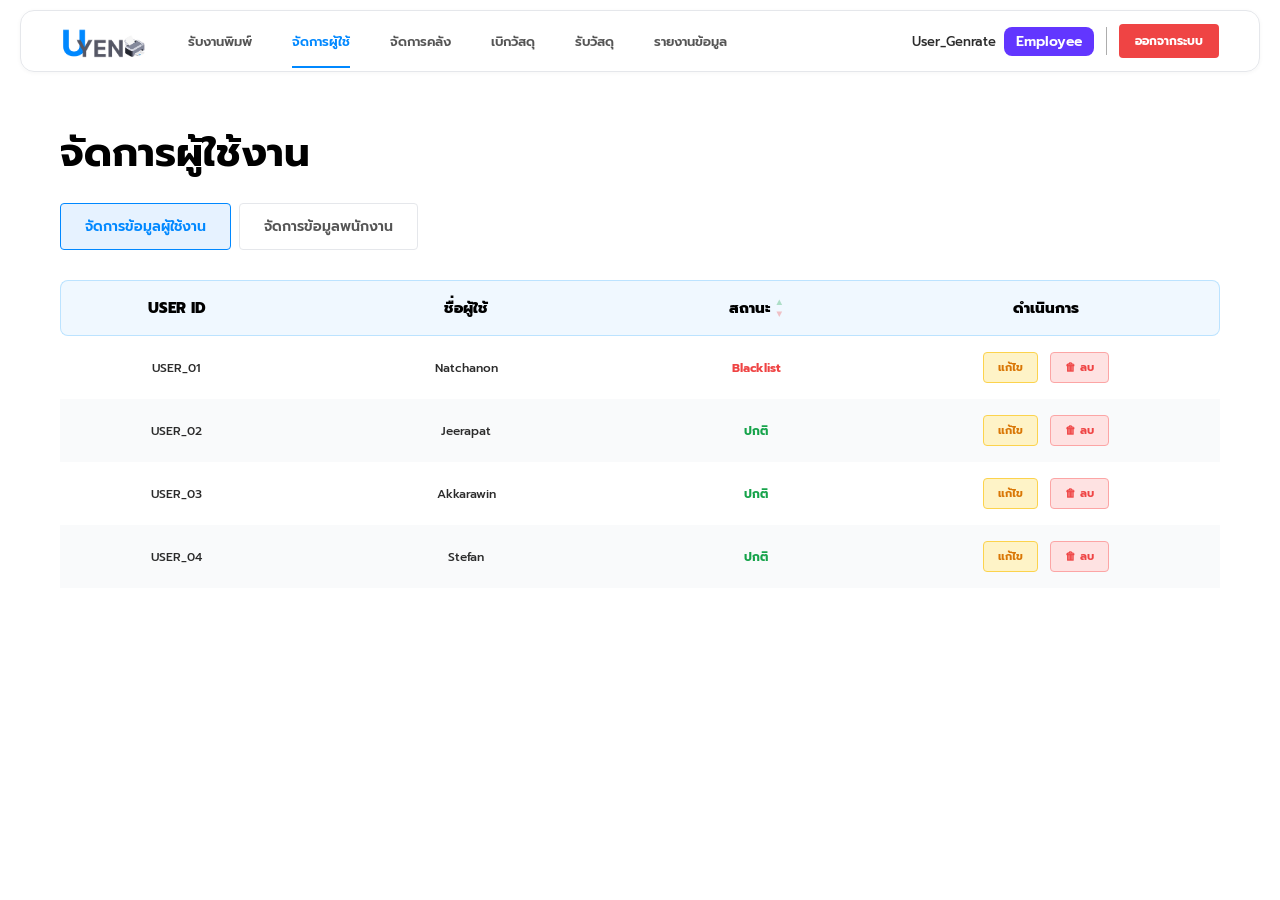
==== dashboard.html @ 2f2b1ad4 "Update code" ====
<!DOCTYPE html>
<html lang="th">

<head>
    <meta charset="UTF-8">
    <meta name="viewport" content="width=device-width, initial-scale=1.0">
    <title>UYEN - Dashboard</title>
    <!-- Fonts: Inter and Montserrat -->
    <link href="https://fonts.googleapis.com/css2?family=Prompt:wght@300;400;500;600;700;800&display=swap"
        rel="stylesheet">
    <link rel="stylesheet" href="./css/dashboard.css">
</head>

<body>
    <!-- Navbar -->
    <nav class="navbar">
        <div class="nav-left">
            <div class="nav-logo">
                <img src="Item/Group%20466.png" alt="logo" style="height: 40px;"
                    onerror="this.src='https://cdn-icons-png.flaticon.com/512/3214/3214341.png'">
            </div>
            <ul class="nav-links">
                <li><a href="receive-print.html">รับงานพิมพ์</a></li>
                <li class="active"><a href="dashboard.html">จัดการผู้ใช้</a></li>
                <li><a href="inventory.html">จัดการคลัง</a></li>
                <li><a href="withdraw.html">เบิกวัสดุ</a></li>
                <li><a href="receive-material.html">รับวัสดุ</a></li>

                <li><a href="report.html">รายงานข้อมูล</a></li>
            </ul>
        </div>
        <div class="nav-right" style="display: flex; align-items: center; gap: 12px;">
            <div style="display: flex; align-items: center; gap: 8px;">
                <span class="username" style="margin: 0; font-weight: 500;">User_Genrate</span>
                <span class="role-badge"
                    style="background-color: #6236FF; color: white; padding: 4px 12px; border-radius: 8px; font-size: 14px; font-weight: 600;">Employee</span>
            </div>
            <div style="width: 1px; height: 28px; background-color: #ADADAD;"></div>
            <button class="btn-logout" onclick="window.location.href='index.html'">ออกจากระบบ</button>
        </div>
    </nav>

    <!-- Main Content -->
    <main class="dashboard-main">
        <!-- Header -->
        <div class="page-header">
            <h1 id="page-title">จัดการผู้ใช้งาน</h1>
        </div>

        <!-- Controls (Tabs + Search) -->
        <div class="page-controls">
            <div class="tabs">
                <button class="tab-btn active" onclick="switchTab(1)" id="tab1-btn">จัดการข้อมูลผู้ใช้งาน</button>
                <button class="tab-btn" onclick="switchTab(2)" id="tab2-btn">จัดการข้อมูลพนักงาน</button>
            </div>
        </div>

        <!-- Table View 1 (Users) -->
        <div class="table-container" id="view-users">
            <table class="data-table">
                <thead>
                    <tr>
                        <th style="width: 20%;">USER ID</th>
                        <th style="width: 30%;">ชื่อผู้ใช้</th>
                        <th style="width: 20%;">
                            <div style="display: flex; align-items: center; justify-content: center; gap: 6px;">
                                สถานะ
                                <div style="display: flex; flex-direction: column; gap: 2px;">
                                    <button class="sort-up" onclick="sortByStatus('asc')" title="ปกติ">▲</button>
                                    <button class="sort-down" onclick="sortByStatus('desc')"
                                        title="Blacklist">▼</button>
                                </div>
                            </div>
                        </th>
                        <th style="width: 30%;">ดำเนินการ</th>
                    </tr>
                </thead>
                <tbody id="users-tbody">
                    <!-- Javascript will render rows here from state -->
                </tbody>
            </table>
        </div>

        <!-- Table View 2 (Employees) -->
        <div class="table-container" id="view-employees" style="display: none;">
            <table class="data-table">
                <thead>
                    <tr>
                        <th style="width: 15%;">USER ID</th>
                        <th style="width: 25%;">ชื่อผู้ใช้</th>
                        <th style="width: 20%;">ตำแหน่ง</th>
                        <th style="width: 15%;">เบอร์</th>
                        <th style="width: 25%;">ดำเนินการ</th>
                    </tr>
                </thead>
                <tbody id="employees-tbody">
                    <!-- Javascript will render rows here from state -->
                </tbody>
            </table>
        </div>
    </main>

    <!-- Modals -->

    <!-- Delete Modal -->
    <div class="modal-overlay" id="modal-delete" style="display: none;">
        <div class="modal delete-modal">
            <div class="modal-header modal-header-red">
                <h2>ยืนยันการลบ</h2>
            </div>
            <div class="modal-body delete-body">
                <p>คุณต้องการลบ ชื่อผู้ใช้ : <span id="delete-username-text" style="font-weight: 700;"></span> หรือไม่?
                </p>
                <div class="modal-actions-right">
                    <button class="btn-action btn-delete btn-delete-confirm" onclick="confirmDelete()">🗑 ลบ</button>
                    <button class="btn-action btn-cancel" onclick="closeModal('modal-delete')">ยกเลิก</button>
                </div>
            </div>
        </div>
    </div>

    <!-- Edit Modal -->
    <div class="modal-overlay" id="modal-edit" style="display: none;">
        <div class="modal" style="padding: 0; max-width: 600px;">
            <div class="modal-header modal-header-blue"
                style="background-color: #4f87ff; padding: 25px 30px; color: white;">
                <h2 id="edit-modal-title" style="font-size: 28px; font-weight: 700; margin-bottom: 5px;">Somyot</h2>
                <p id="edit-modal-subtitle" style="font-size: 14px; font-weight: 500;">แก้ไขผู้ใช้งาน</p>
            </div>
            <div class="modal-body" style="padding: 30px;">
                <form id="edit-form" class="form-grid" style="align-items: end;"
                    onsubmit="event.preventDefault(); confirmSaveUserData();">
                    <div class="input-group">
                        <label>Username</label>
                        <input type="text" id="edit-username" value="Somyot" placeholder="Username" maxlength="50"
                            oninput="validateUsername(this)">
                    </div>
                    <div class="input-group" id="group-role">
                        <label>ตำแหน่งงาน</label>
                        <div class="select-wrapper">
                            <select id="edit-role">
                                <option value="" disabled selected hidden>เลือกตำแหน่งงาน</option>
                                <option value="Admin">Admin</option>
                                <option value="พนักงาน">พนักงาน</option>
                                <option value="เจ้าของร้าน">เจ้าของร้าน</option>
                            </select>
                        </div>
                    </div>
                    <div class="input-group">
                        <label>Email</label>
                        <input type="text" id="edit-email" placeholder="example@email.com" maxlength="100"
                            autocomplete="off" required
                            pattern="^[a-zA-Z0-9\-_]+(\.[a-zA-Z0-9\-_]+)*@[a-zA-Z0-9\-_]+(\.[a-zA-Z0-9\-_]+)*$"
                            title="รูปแบบต้องมี @ และข้อความทั้งหน้าและหลัง @ โดยห้ามมีจุดติดกันหรือจุดหน้า @"
                            oninput="validateEmail(this)">
                    </div>
                    <div class="input-group">
                        <label>Phone No.</label>
                        <input type="tel" id="edit-phone" maxlength="16" placeholder="000 - 000 - 0000"
                            oninput="formatPhoneNumber(this)">
                    </div>
                    <div class="input-group">
                        <label>Password</label>
                        <input type="text" id="edit-password" placeholder="Password" maxlength="100" minlength="5"
                            oninput="validatePassword(this)">
                    </div>

                    <div class="edit-footer"
                        style="display: flex; justify-content: flex-end; align-items: flex-end; gap: 15px; height: 100%;">
                        <div class="input-group" id="status-group-container"
                            style="gap: 12px; margin-right: auto; flex-direction: row; align-items: center; display: none;">
                            <label style="font-size: 14px; color: #333; margin: 0;">สถานะ</label>
                            <div class="toggle-container" style="margin: 0;">
                                <button type="button" class="toggle-btn toggle-normal active"
                                    onclick="setToggle(this)">ปกติ</button>
                                <button type="button" class="toggle-btn toggle-blacklist"
                                    onclick="setToggle(this)">Blacklist</button>
                            </div>
                        </div>

                        <div class="modal-actions-right" style="margin-top: 0; display: flex; gap: 10px;">
                            <button type="submit" class="btn-action"
                                style="background-color: #dcfce7; color: #16a34a; border: 1px solid #22c55e; border-radius: 6px; padding: 8px 20px; font-weight: 700; font-size: 13px;">บันทึก</button>
                            <button type="button" class="btn-action" onclick="confirmCancelEdit()"
                                style="background-color: #fee2e2; color: #ef4444; border: 1px solid #ef4444; border-radius: 6px; padding: 8px 20px; font-weight: 700; font-size: 13px;">ปิด</button>
                        </div>
                    </div>
                </form>
            </div>
        </div>
    </div>



    <!-- Confirm Save Modal -->
    <div class="modal-overlay" id="modal-confirm-save" style="display: none; z-index: 2000;">
        <div class="modal" style="border-radius: 12px; overflow: hidden; border: none; max-width: 380px; padding: 0;">
            <div style="background-color: #26F977; padding: 20px 25px; color: white;">
                <h2 style="font-size: 20px; font-weight: 700; margin: 0;">ยืนยันการบันทึกข้อมูล</h2>
            </div>
            <div style="padding: 30px 25px; background-color: #fff; display: flex; flex-direction: column;">
                <h3
                    style="font-size: 16px; font-weight: 500; color: #000; margin-bottom: 30px; text-align: left; line-height: 1.6;">
                    คุณต้องการบันทึกข้อมูลของ <br> <span id="confirm-username"
                        style="color: #26F977; font-weight: 700;">Username</span> ใช่หรือไม่ ?
                </h3>
                <div class="modal-actions-right" style="display: flex; justify-content: flex-end; gap: 10px;">
                    <button class="btn-action"
                        style="background-color: #dcfce7; color: #16a34a; border: 1px solid #22c55e; border-radius: 6px; padding: 8px 16px; font-weight: 700; font-size: 13px;"
                        onclick="executeSaveUserData()">บันทึกข้อมูลผู้ใช้</button>
                    <button type="button" class="btn-action"
                        style="background-color: #fee2e2; color: #ef4444; border: 1px solid #ef4444; border-radius: 6px; padding: 8px 16px; font-weight: 700; font-size: 13px;"
                        onclick="abortSaveUserData()">ยกเลิก</button>
                </div>
            </div>
        </div>
    </div>

    <!-- Success Modal -->
    <div class="modal-overlay" id="modal-success" style="display: none; z-index: 2000;">
        <div class="modal"
            style="border-radius: 12px; overflow: hidden; border: none; max-width: 260px; text-align: center;">
            <div style="background-color: #26F977; padding: 15px; color: white;">
                <h2 style="font-size: 18px; font-weight: 700; margin: 0;">บันทึกข้อมูลสำเร็จ</h2>
            </div>
            <div
                style="padding: 30px 15px 25px; background-color: #fff; display: flex; flex-direction: column; align-items: center;">
                <div
                    style="width: 50px; height: 50px; border-radius: 50%; background-color: #26F977; display: flex; justify-content: center; align-items: center; margin-bottom: 20px;">
                    <div
                        style="width: 14px; height: 26px; border: solid white; border-width: 0 4px 4px 0; transform: rotate(45deg); margin-bottom: 6px;">
                    </div>
                </div>
                <h3 style="font-size: 16px; font-weight: 700; color: #1f2937; margin-bottom: 8px;">
                    ข้อมูลได้รับการบันทึกแล้ว</h3>
                <p style="color: #9ca3af; font-size: 12px; font-weight: 500;">หน้าต่างจะถูกปิดใน 2 วินาที</p>
            </div>
        </div>
    </div>

    <!-- Cancel Confirm Modal -->
    <div class="modal-overlay" id="modal-cancel-confirm" style="display: none; z-index: 2000;">
        <div class="modal" style="border-radius: 12px; overflow: hidden; border: none; max-width: 380px; padding: 0;">
            <div style="background-color: #F30606; padding: 20px 25px; color: white;">
                <h2 style="font-size: 20px; font-weight: 700; margin: 0;">ยืนยันการยกเลิกบันทึกข้อมูล</h2>
            </div>
            <div style="padding: 30px 25px; background-color: #fff; display: flex; flex-direction: column;">
                <h3
                    style="font-size: 16px; font-weight: 500; color: #000; margin-bottom: 30px; text-align: left; line-height: 1.6;">
                    คุณต้องยืนยันการยกเลิกบันทึกข้อมูลของ <br> <span id="cancel-confirm-username"
                        style="color: #F30606; font-weight: 700;">Username</span> ใช่หรือไม่ ?
                </h3>
                <div class="modal-actions-right" style="display: flex; justify-content: flex-end; gap: 10px;">
                    <button class="btn-action"
                        style="background-color: #fee2e2; color: #ef4444; border: 1px solid #ef4444; border-radius: 6px; padding: 8px 16px; font-weight: 700; font-size: 13px;"
                        onclick="executeCancelEdit()">ยกเลิกบันทึกข้อมูลผู้ใช้</button>
                    <button type="button" class="btn-action"
                        style="background-color: #fff; color: #ef4444; border: 1px solid #ef4444; border-radius: 6px; padding: 8px 16px; font-weight: 700; font-size: 13px;"
                        onclick="abortCancelEdit()">ยกเลิก</button>
                </div>
            </div>
        </div>
    </div>

    <!-- Cancel Success Modal -->
    <div class="modal-overlay" id="modal-cancel-success" style="display: none; z-index: 2000;">
        <div class="modal"
            style="border-radius: 12px; overflow: hidden; border: none; max-width: 260px; text-align: center;">
            <div style="background-color: #F30606; padding: 15px; color: white;">
                <h2 style="font-size: 18px; font-weight: 700; margin: 0;">ยกเลิกการบันทึกข้อมูลสำเร็จ</h2>
            </div>
            <div
                style="padding: 30px 15px 25px; background-color: #fff; display: flex; flex-direction: column; align-items: center;">
                <div
                    style="width: 50px; height: 50px; border-radius: 50%; background-color: #F30606; display: flex; justify-content: center; align-items: center; margin-bottom: 20px;">
                    <svg xmlns="http://www.w3.org/2000/svg" width="26" height="26" viewBox="0 0 24 24" fill="none"
                        stroke="white" stroke-width="2.5" stroke-linecap="round" stroke-linejoin="round">
                        <polyline points="23 4 23 10 17 10"></polyline>
                        <polyline points="1 20 1 14 7 14"></polyline>
                        <path d="M3.51 9a9 9 0 0 1 14.85-3.36L23 10M1 14l4.64 4.36A9 9 0 0 0 20.49 15"></path>
                    </svg>
                </div>
                <h3 style="font-size: 16px; font-weight: 700; color: #1f2937; margin-bottom: 8px;">
                    ยกเลิกการบันทึกข้อมูลสำเร็จ</h3>
                <p style="color: #9ca3af; font-size: 12px; font-weight: 500;">หน้าต่างจะถูกปิดใน 2 วินาที</p>
            </div>
        </div>
    </div>

    <!-- Delete Success Modal -->
    <div class="modal-overlay" id="modal-delete-success" style="display: none; z-index: 2000;">
        <div class="modal"
            style="border-radius: 12px; overflow: hidden; border: none; max-width: 260px; text-align: center;">
            <div style="background-color: #F30606; padding: 15px; color: white;">
                <h2 style="font-size: 18px; font-weight: 700; margin: 0;">ลบข้อมูลสำเร็จ</h2>
            </div>
            <div
                style="padding: 30px 15px 25px; background-color: #fff; display: flex; flex-direction: column; align-items: center;">
                <div
                    style="width: 50px; height: 50px; border-radius: 50%; background-color: #F30606; display: flex; justify-content: center; align-items: center; margin-bottom: 20px;">
                    <svg xmlns="http://www.w3.org/2000/svg" width="26" height="26" viewBox="0 0 24 24" fill="none"
                        stroke="white" stroke-width="2.5" stroke-linecap="round" stroke-linejoin="round">
                        <polyline points="23 4 23 10 17 10"></polyline>
                        <polyline points="1 20 1 14 7 14"></polyline>
                        <path d="M3.51 9a9 9 0 0 1 14.85-3.36L23 10M1 14l4.64 4.36A9 9 0 0 0 20.49 15"></path>
                    </svg>
                </div>
                <h3 style="font-size: 16px; font-weight: 700; color: #1f2937; margin-bottom: 8px;">ลบข้อมูลผู้ใช้สำเร็จ
                </h3>
                <p style="color: #9ca3af; font-size: 12px; font-weight: 500;">หน้าต่างจะถูกปิดใน 2 วินาที</p>
            </div>
        </div>
    </div>

    <!-- Scripts for Tab and Modal functionality -->
    <script>
        // dashboard.js - Javascript State Management (React-like data handling)

        // 1. Define State
        let users = [
            { id: 'USER_01', name: 'Natchanon', status: 'Blacklist', phone: '0622360567', email: 'natchanon@bumail.net', password: '12345' },
            { id: 'USER_02', name: 'Jeerapat', status: 'ปกติ', phone: '0621112222', email: 'jeerapat@bumail.net', password: '12345' },
            { id: 'USER_03', name: 'Akkarawin', status: 'ปกติ', phone: '0623334444', email: 'akkarawin@bumail.net', password: '12345' },
            { id: 'USER_04', name: 'Stefan', status: 'ปกติ', phone: '0625556666', email: 'stefan@bumail.net', password: '12345' }
        ];

        let employees = [
            { id: 'USER_01', name: 'Somporn', role: 'Admin', phone: '0871234550', email: 'somporn@bumail.net', password: '12345' },
            { id: 'USER_02', name: 'Pornchai', role: 'พนักงาน', phone: '0872223333', email: 'pornchai@bumail.net', password: '12345' },
            { id: 'USER_03', name: 'Anutin', role: 'พนักงาน', phone: '0874445555', email: 'anutin@bumail.net', password: '12345' },
            { id: 'USER_04', name: 'Prakob', role: 'พนักงาน', phone: '0876667777', email: 'prakob@bumail.net', password: '12345' }
        ];

        let currentUserEditId = null;
        let currentEditType = null; // 'user' or 'employee'

        // 2. Render Functions (Update UI from State)
        function renderTables() {
            // Render Users Table
            const usersTbody = document.querySelector('#view-users tbody');
            if (usersTbody) {
                usersTbody.innerHTML = '';
                users.forEach(u => {
                    const classStat = u.status === 'Blacklist' ? 'status-blacklist' : 'status-normal';
                    usersTbody.innerHTML += `
                <tr>
                    <td>${u.id}</td>
                    <td>${u.name}</td>
                    <td class="${classStat}">${u.status}</td>
                    <td>
                        <button class="btn-action btn-edit" onclick="openEditModal('user', '${u.id}')">แก้ไข</button>
                        <button class="btn-action btn-delete" onclick="openDeleteModal('user', '${u.id}')">🗑 ลบ</button>
                    </td>
                </tr>
            `;
                });
            }

            // Render Employees Table
            const empTbody = document.querySelector('#view-employees tbody');
            if (empTbody) {
                empTbody.innerHTML = '';
                employees.forEach(e => {
                    empTbody.innerHTML += `
                <tr>
                    <td>${e.id}</td>
                    <td>${e.name}</td>
                    <td>${e.role}</td>
                    <td style="color: #000; font-weight: 500;">
                        ${e.phone && e.phone.length === 10 ? e.phone.substring(0, 3) + ' - ' + e.phone.substring(3, 6) + ' - ' + e.phone.substring(6, 10) : e.phone}
                    </td>
                    <td>
                        <button class="btn-action btn-edit" onclick="openEditModal('employee', '${e.id}')">แก้ไข</button>
                        <button class="btn-action btn-delete" onclick="openDeleteModal('employee', '${e.id}')">🗑 ลบ</button>
                    </td>
                </tr>
            `;
                });
            }


        }

        // 3. Actions (Edit & Save Data)
        function openEditModal(type, id) {
            currentUserEditId = id;
            currentEditType = type;

            let person;
            if (type === 'user') {
                person = users.find(u => u.id === id);
            } else {
                person = employees.find(e => e.id === id);
            }

            if (!person) return;

            // Truncate name for header if > 20 chars
            let headerName = person.name;
            if (headerName.length > 20) {
                headerName = headerName.substring(0, 20) + '...';
            }
            document.getElementById('edit-modal-title').innerText = headerName;
            document.getElementById('edit-username').value = person.name;

            let phoneDigits = person.phone || '';
            if (phoneDigits.length === 10) {
                document.getElementById('edit-phone').value = phoneDigits.substring(0, 3) + ' - ' + phoneDigits.substring(3, 6) + ' - ' + phoneDigits.substring(6, 10);
            } else {
                document.getElementById('edit-phone').value = phoneDigits;
            }

            document.getElementById('edit-email').value = person.email || '';
            document.getElementById('edit-password').value = person.password || '12345';

            // Status Toggles logic section
            const toggleNormal = document.querySelector('.toggle-normal');
            const toggleBlacklist = document.querySelector('.toggle-blacklist');
            const statusGroup = document.getElementById('status-group-container');

            // Role selection
            const roleGroup = document.getElementById('group-role');
            const subtitle = document.getElementById('edit-modal-subtitle');

            if (type === 'user') {
                if (subtitle) subtitle.innerText = 'แก้ไขผู้ใช้งาน';
                if (roleGroup) roleGroup.style.display = 'none';

                if (person.status === 'Blacklist') {
                    toggleBlacklist.classList.add('active');
                    toggleNormal.classList.remove('active');
                } else {
                    toggleNormal.classList.add('active');
                    toggleBlacklist.classList.remove('active');
                }
                if (statusGroup) statusGroup.style.display = 'flex'; // Show status toggle

                // Let it span both columns for user mode
                const editFooter = document.querySelector('.edit-footer');
                if (editFooter) editFooter.style.gridColumn = '1 / -1';

            } else {
                if (subtitle) subtitle.innerText = 'แก้ไขพนักงาน';
                if (roleGroup) {
                    roleGroup.style.display = 'flex';
                    document.getElementById('edit-role').value = person.role || '';
                }
                if (statusGroup) statusGroup.style.display = 'none'; // Hide status toggle for employees

                // Put in the second column alongside the password for employee mode
                const editFooter = document.querySelector('.edit-footer');
                if (editFooter) editFooter.style.gridColumn = 'auto';
            }

            document.getElementById('modal-edit').style.display = 'flex';
        }

        function confirmSaveUserData() {
            if (!currentUserEditId || !currentEditType) return;

            let username = document.getElementById('edit-username').value;
            if (username.length > 20) {
                username = username.substring(0, 20) + '...';
            }
            document.getElementById('confirm-username').innerText = username;

            document.getElementById('modal-edit').style.display = 'none';
            document.getElementById('modal-confirm-save').style.display = 'flex';
        }

        function abortSaveUserData() {
            document.getElementById('modal-confirm-save').style.display = 'none';
            document.getElementById('modal-edit').style.display = 'flex';
        }

        function confirmCancelEdit() {
            if (!currentUserEditId || !currentEditType) return;

            let username = document.getElementById('edit-username').value;
            if (username.length > 20) {
                username = username.substring(0, 20) + '...';
            }
            document.getElementById('cancel-confirm-username').innerText = username;

            document.getElementById('modal-edit').style.display = 'none';
            document.getElementById('modal-cancel-confirm').style.display = 'flex';
        }

        function abortCancelEdit() {
            document.getElementById('modal-cancel-confirm').style.display = 'none';
            document.getElementById('modal-edit').style.display = 'flex';
        }

        function executeCancelEdit() {
            document.getElementById('modal-cancel-confirm').style.display = 'none';

            document.getElementById('modal-cancel-success').style.display = 'flex';
            setTimeout(() => {
                document.getElementById('modal-cancel-success').style.display = 'none';
            }, 2000);
        }

        function executeSaveUserData() {
            if (!currentUserEditId || !currentEditType) return;

            const newName = document.getElementById('edit-username').value;
            const newPhone = document.getElementById('edit-phone').value.replace(/\D/g, ''); // strip to digits before saving
            const newEmail = document.getElementById('edit-email').value;
            const newPass = document.getElementById('edit-password').value;

            let newStatus = 'ปกติ';
            if (document.querySelector('.toggle-blacklist') && document.querySelector('.toggle-blacklist').classList.contains('active')) {
                newStatus = 'Blacklist';
            }

            // Update State
            if (currentEditType === 'user') {
                const idx = users.findIndex(u => u.id === currentUserEditId);
                if (idx !== -1) {
                    users[idx].name = newName;
                    users[idx].phone = newPhone;
                    users[idx].email = newEmail;
                    users[idx].password = newPass;
                    users[idx].status = newStatus;
                }
            } else {
                const idx = employees.findIndex(e => e.id === currentUserEditId);
                if (idx !== -1) {
                    employees[idx].name = newName;
                    employees[idx].phone = newPhone;
                    employees[idx].email = newEmail;
                    employees[idx].password = newPass;
                    const roleEl = document.getElementById('edit-role');
                    if (roleEl && roleEl.value) {
                        employees[idx].role = roleEl.value;
                    }
                }
            }

            // Re-Render interface from state
            renderTables();

            // Close modals
            document.getElementById('modal-confirm-save').style.display = 'none';
            document.getElementById('modal-edit').style.display = 'none';

            // Show success modal
            document.getElementById('modal-success').style.display = 'flex';
            setTimeout(() => {
                document.getElementById('modal-success').style.display = 'none';
            }, 2000);
        }

        let currentDeleteId = null;
        let currentDeleteType = null;

        function openDeleteModal(type, id) {
            currentDeleteId = id;
            currentDeleteType = type;

            let person = type === 'user' ? users.find(u => u.id === id) : employees.find(e => e.id === id);
            if (!person) return;

            document.getElementById('delete-username-text').innerText = person.name;
            document.getElementById('modal-delete').style.display = 'flex';
        }

        function confirmDelete() {
            if (!currentDeleteId || !currentDeleteType) return;

            if (currentDeleteType === 'user') {
                users = users.filter(u => u.id !== currentDeleteId);
            } else {
                employees = employees.filter(e => e.id !== currentDeleteId);
            }

            renderTables();
            document.getElementById('modal-delete').style.display = 'none';

            document.getElementById('modal-delete-success').style.display = 'flex';
            setTimeout(() => {
                document.getElementById('modal-delete-success').style.display = 'none';
            }, 2000);

            currentDeleteId = null;
            currentDeleteType = null;
        }

        // 4. Initialize Data on Screen
        document.addEventListener('DOMContentLoaded', () => {
            renderTables();
        });

    </script>
    <script>
        function switchTab(tabIndex) {
            const btn1 = document.getElementById('tab1-btn');
            const btn2 = document.getElementById('tab2-btn');
            const view1 = document.getElementById('view-users');
            const view2 = document.getElementById('view-employees');
            const title = document.getElementById('page-title');

            if (tabIndex === 1) {
                btn1.classList.add('active');
                btn2.classList.remove('active');
                view1.style.display = 'block';
                view2.style.display = 'none';
                title.innerText = 'จัดการผู้ใช้งาน';
            } else {
                btn2.classList.add('active');
                btn1.classList.remove('active');
                view2.style.display = 'block';
                view1.style.display = 'none';
                title.innerText = 'จัดการข้อมูลพนักงาน';
            }
        }

        function openModal(modalId, username = '', role = '') {
            document.getElementById(modalId).style.display = 'flex';

            if (modalId === 'modal-delete' && username) {
                document.getElementById('delete-username-text').innerText = username;
            }
        }

        function setToggle(btn) {
            const container = btn.parentElement;
            const buttons = container.querySelectorAll('.toggle-btn');
            buttons.forEach(b => b.classList.remove('active'));
            btn.classList.add('active');
        }

        function closeModal(modalId) {
            document.getElementById(modalId).style.display = 'none';
        }

        function formatPhoneNumber(input) {
            let value = input.value.replace(/\D/g, '');
            if (value.length > 0 && value[0] !== '0') {
                value = '';
            }
            if (value.length > 10) {
                value = value.substring(0, 10);
            }
            let formatted = '';
            if (value.length > 0) formatted += value.substring(0, 3);
            if (value.length > 3) formatted += ' - ' + value.substring(3, 6);
            if (value.length > 6) formatted += ' - ' + value.substring(6, 10);
            input.value = formatted;
        }

        function validatePassword(input) {
            let value = input.value.replace(/[^a-zA-Z0-9@#$%&*®™©฿€¥+\-×÷=≠≤≥_ ().,"']/g, '');
            if (value.length > 100) {
                value = value.substring(0, 100);
            }
            input.value = value;
        }

        function validateEmail(input) {
            let value = input.value;

            value = value.replace(/[^a-zA-Z0-9\.@\-_]/g, '');

            // Prevent @ at the beginning
            value = value.replace(/^@/, '');

            const firstAt = value.indexOf('@');
            if (firstAt !== -1) {
                const beforeAt = value.substring(0, firstAt + 1);
                const afterAt = value.substring(firstAt + 1).replace(/@/g, '');
                value = beforeAt + afterAt;
            }

            value = value.replace(/\.{2,}/g, '.');
            value = value.replace(/^\./, '');
            value = value.replace(/\.@/g, '@');

            if (value.length > 100) {
                value = value.substring(0, 100);
            }

            input.value = value;
        }

        function validateUsername(input) {
            let value = input.value.replace(/[^a-zA-Z0-9]/g, '');
            if (value.length > 50) {
                value = value.substring(0, 50);
            }
            input.value = value;
        }

        let activeSortStatus = '';

        function sortByStatus(direction) {
            if (activeSortStatus === direction) {
                activeSortStatus = '';
                document.querySelectorAll('.sort-up, .sort-down').forEach(btn => btn.classList.remove('active'));
                // Restore original order by user ID
                users.sort((a, b) => a.id.localeCompare(b.id));
            } else {
                activeSortStatus = direction;
                document.querySelectorAll('.sort-up, .sort-down').forEach(btn => btn.classList.remove('active'));
                if (direction === 'asc') {
                    document.querySelector('.sort-up').classList.add('active');
                    users.sort((a, b) => {
                        if (a.status === b.status) return a.id.localeCompare(b.id);
                        return a.status === 'ปกติ' ? -1 : 1;
                    });
                } else if (direction === 'desc') {
                    document.querySelector('.sort-down').classList.add('active');
                    users.sort((a, b) => {
                        if (a.status === b.status) return a.id.localeCompare(b.id);
                        return a.status === 'Blacklist' ? -1 : 1;
                    });
                }
            }
            renderTables();
        }
    </script>
</body>

</html>
---- css/dashboard.css ----
:root {
    --primary-blue: #0088ff;
    --tab-bg-active: #e6f2ff;
    --tab-border-active: #0088ff;
    --text-dark: #2b2b2b;
    --text-muted: #555555;
    --bg-gray: #f9fafb;
    --border-gray: #e5e7eb;

    --btn-edit-text: #d97706;
    /* Orange/Amber */
    --btn-edit-bg: #fef3c7;
    --btn-edit-border: #fcd34d;

    --btn-delete-text: #ef4444;
    /* Red */
    --btn-delete-bg: #fee2e2;
    --btn-delete-border: #fca5a5;

    --btn-save-text: #16a34a;
    /* Green */
    --btn-save-bg: #dcfce7;
    --btn-save-border: #86efac;

    --table-header-bg: #f0f8ff;
    /* Light blue header */
    --table-header-border: #bce3ff;
}

/* Global Reset */
* {
    margin: 0;
    padding: 0;
    box-sizing: border-box;
    font-family: 'Prompt', sans-serif;
}

body {
    background-color: #ffffff;
    color: var(--text-dark);
}

/* Navbar */
.navbar {
    display: flex;
    justify-content: space-between;
    align-items: center;
    padding: 10px 40px;
    border: 1px solid var(--border-gray);
    margin: 10px 20px;
    border-radius: 14px;
    box-shadow: 0 1px 4px rgba(0, 0, 0, 0.04);
}

.nav-left,
.nav-right {
    display: flex;
    align-items: center;
    gap: 20px;
}

.nav-logo {
    display: flex;
    align-items: center;
    gap: 5px;
}

.nav-logo img {
    height: 30px;
}

.logo-text {
    font-size: 22px;
    font-weight: 800;
    color: #000;
    letter-spacing: 0.5px;
}

.nav-links {
    display: flex;
    list-style: none;
    gap: 40px;
    margin-left: 20px;
}

.nav-links li a {
    text-decoration: none;
    color: var(--text-muted);
    font-size: 13px;
    font-weight: 600;
    transition: color 0.2s;
}

.nav-links li a:hover {
    color: var(--primary-blue);
}

.nav-links li.active a {
    color: var(--primary-blue);
    border-bottom: 2px solid var(--primary-blue);
    padding-bottom: 15px;
}

.username {
    font-size: 13px;
    font-weight: 600;
    color: var(--text-dark);
}

.btn-logout {
    background-color: #ef4444;
    color: #fff;
    border: none;
    border-radius: 4px;
    padding: 8px 16px;
    font-size: 12px;
    font-weight: 700;
    cursor: pointer;
    transition: background-color 0.2s;
}

.btn-logout:hover {
    background-color: #dc2626;
}

/* Main Dashboard wrapper */
.dashboard-main {
    padding: 40px 60px;
    max-width: 1400px;
    margin: 0 auto;
}

/* Page Header */
.page-header {
    display: flex;
    justify-content: space-between;
    align-items: center;
    margin-bottom: 20px;
}

.page-header h1 {
    font-family: 'Prompt', sans-serif;
    font-size: 40px;
    font-weight: 700;
    color: #000;
}

/* Outline Green Button (Add Employee) */
.btn-outline-green {
    background-color: #f0fdf4;
    color: #16a34a;
    border: 1px solid #4ade80;
    border-radius: 4px;
    padding: 10px 24px;
    font-size: 14px;
    font-weight: 600;
    cursor: pointer;
    transition: all 0.2s;
}

.btn-outline-green:hover {
    background-color: #dcfce7;
}

/* Controls Section (Tabs + Search) */
.page-controls {
    display: flex;
    justify-content: space-between;
    align-items: flex-end;
    margin-bottom: 30px;
}

.tabs {
    display: flex;
    gap: 8px;
}

.tab-btn {
    background: transparent;
    border: 1px solid var(--border-gray);
    color: var(--text-muted);
    padding: 12px 24px;
    font-size: 14px;
    font-weight: 600;
    border-radius: 4px;
    cursor: pointer;
    transition: all 0.2s;
}

.tab-btn.active {
    background-color: var(--tab-bg-active);
    border-color: var(--tab-border-active);
    color: var(--primary-blue);
}


/* Table Styles */
.table-container {
    width: 100%;
    overflow-x: auto;
}

.data-table {
    width: 100%;
    border-collapse: separate;
    border-spacing: 0;
}

.data-table th {
    background-color: var(--table-header-bg);
    padding: 16px;
    font-size: 15px;
    font-weight: 800;
    text-align: center;
    color: #000;
    border-top: 1px solid var(--table-header-border);
    border-bottom: 1px solid var(--table-header-border);
}

.data-table th:first-child {
    border-top-left-radius: 8px;
    border-bottom-left-radius: 8px;
    border-left: 1px solid var(--table-header-border);
}

.data-table th:last-child {
    border-top-right-radius: 8px;
    border-bottom-right-radius: 8px;
    border-right: 1px solid var(--table-header-border);
}

/* Sort Arrows */
.sort-up,
.sort-down {
    background: none;
    border: none;
    cursor: pointer;
    font-size: 10px;
    line-height: 1;
    padding: 0;
    opacity: 0.3;
    transition: opacity 0.2s;
}

.sort-up {
    color: #16a34a;
}

.sort-down {
    color: #ef4444;
}

.sort-up:hover,
.sort-down:hover {
    opacity: 0.8;
}

.sort-up.active,
.sort-down.active {
    opacity: 1;
    transform: scale(1.2);
}

.data-table td {
    padding: 16px;
    font-size: 12px;
    font-weight: 500;
    text-align: center;
    color: var(--text-dark);
}

/* Alternating dark and light striping for table rows */
.data-table tbody tr:nth-child(even) {
    background-color: var(--bg-gray);
}

.status-normal {
    color: #16a34a !important;
    font-weight: 700 !important;
}

.status-blacklist {
    color: #ef4444 !important;
    font-weight: 700 !important;
}

/* Mini Action Buttons inside Table */
.btn-action {
    padding: 6px 14px;
    border-radius: 4px;
    font-size: 11px;
    font-weight: 700;
    cursor: pointer;
    background-color: #fff;
    margin: 0 4px;
    transition: filter 0.2s;
}

.btn-action:hover {
    filter: brightness(0.95);
}

.btn-edit {
    color: var(--btn-edit-text);
    border: 1px solid var(--btn-edit-border);
    background-color: var(--btn-edit-bg);
}

.btn-delete {
    color: var(--btn-delete-text);
    border: 1px solid var(--btn-delete-border);
    background-color: var(--btn-delete-bg);
}

/* Modals Overlay & Standard structure */
.modal-overlay {
    position: fixed;
    top: 0;
    left: 0;
    width: 100%;
    height: 100%;
    background-color: rgba(0, 0, 0, 0.5);
    display: flex;
    justify-content: center;
    align-items: center;
    z-index: 1000;
    backdrop-filter: blur(2px);
}

.modal {
    background-color: #fff;
    border-radius: 12px;
    width: 90%;
    max-width: 500px;
    overflow: hidden;
    box-shadow: 0 10px 30px rgba(0, 0, 0, 0.15);
}

.delete-modal {
    max-width: 420px;
}

/* Modal Headers */
.modal-header {
    padding: 24px 30px;
    color: #fff;
}

.modal-header-red {
    background-color: #ef4444;
}

.modal-header-blue {
    background-color: #3b82f6;
}

.modal-header h2 {
    font-size: 22px;
    font-weight: 800;
    margin-bottom: 4px;
}

.modal-header p {
    font-size: 13px;
    font-weight: 600;
    opacity: 0.9;
}

/* Modal Body */
.modal-body {
    padding: 30px;
}

/* Modal text for Deletion */
.delete-body p {
    font-size: 14px;
    font-weight: 500;
    margin-bottom: 30px;
    color: #333;
}

/* Form layout in Modals */
.form-grid {
    display: grid;
    grid-template-columns: 1fr 1fr;
    gap: 20px;
}

.input-group {
    display: flex;
    flex-direction: column;
    gap: 8px;
}

/* Make the footer span the entire bottom row */
.edit-footer {
    grid-column: 1 / -1;
    width: 100%;
}

.input-group label {
    font-size: 12px;
    font-weight: 700;
    color: #000;
}

.input-group input,
.input-group select {
    font-family: 'Prompt', sans-serif;
    width: 100%;
    padding: 10px 12px;
    border: 1px solid #e1e1e1;
    border-radius: 4px;
    font-size: 13px;
    color: var(--primary-blue);
    outline: none;
    background-color: #fff;
    appearance: none;
}

.input-group input:focus,
.input-group select:focus {
    border-color: var(--primary-blue);
}

.select-wrapper {
    position: relative;
}

.select-wrapper::after {
    content: '\25BC';
    position: absolute;
    top: 50%;
    right: 12px;
    transform: translateY(-50%);
    font-size: 10px;
    color: #888;
    pointer-events: none;
}

/* Save / Close buttons inside Modal footers */
.modal-actions-right {
    display: flex;
    justify-content: flex-end;
    gap: 12px;
}

.modal-actions-center {
    display: flex;
    justify-content: center;
    gap: 15px;
    margin-top: 30px;
}

/* Larger size for Save and Close Buttons */
.btn-save {
    color: var(--btn-save-text);
    border: 1px solid var(--btn-save-border);
    background-color: var(--btn-save-bg);
    padding: 10px 24px;
    font-size: 12px;
}

.btn-close {
    color: var(--btn-delete-text);
    border: 1px solid var(--btn-delete-border);
    background-color: var(--btn-delete-bg);
    padding: 10px 24px;
    font-size: 12px;
}

.btn-cancel {
    color: #333;
    border: 1px solid var(--border-gray);
    background-color: #fff;
    padding: 8px 24px;
    font-size: 12px;
}

.btn-delete-confirm {
    padding: 8px 24px;
}

/* Toggles */
.toggle-container {
    display: flex;
    background-color: #f3f4f6;
    /* Gray-100 */
    border-radius: 50px;
    padding: 3px;
    width: max-content;
}

.toggle-btn {
    border: 1px solid transparent;
    background: transparent;
    border-radius: 50px;
    padding: 8px 26px;
    font-size: 14px;
    font-weight: 700;
    color: #9ca3af;
    /* Gray-400 */
    cursor: pointer;
    transition: all 0.2s;
}

.toggle-normal.active {
    background-color: #dcfce7;
    color: #16a34a;
    border-color: #008714;
    /* Green border as per user request */
}

.toggle-blacklist.active {
    background-color: #fee2e2;
    color: #ef4444;
    border-color: #ef4444;
}

/* --- Responsive Design (Mobile Support) --- */
@media screen and (max-width: 900px) {
    .navbar {
        flex-direction: column;
        gap: 15px;
        padding: 15px;
        margin: 10px;
    }

    .nav-links {
        flex-wrap: wrap;
        justify-content: center;
        gap: 15px;
        margin-left: 0;
        padding: 0;
    }

    .nav-links li a {
        font-size: 13px;
    }

    .nav-right {
        width: 100%;
        justify-content: center;
        flex-wrap: wrap;
    }

    .dashboard-main {
        padding: 20px 15px;
    }

    .page-header {
        flex-direction: column;
        align-items: flex-start;
        gap: 15px;
    }

    .page-header h1 {
        font-size: 28px;
    }

    .page-controls {
        flex-direction: column;
        align-items: flex-start;
        gap: 15px;
        width: 100%;
    }

    .tabs {
        width: 100%;
        overflow-x: auto;
        padding-bottom: 5px;
    }

    .tab-btn {
        flex: 1;
        white-space: nowrap;
        text-align: center;
        font-size: 13px;
        padding: 10px;
    }

    .data-table th,
    .data-table td {
        padding: 10px;
        font-size: 11px;
    }

    .form-grid {
        grid-template-columns: 1fr;
    }

    .modal-actions-right,
    .edit-footer {
        flex-direction: column;
        width: 100%;
        align-items: stretch;
        gap: 10px;
    }

    .modal-actions-right button {
        width: 100%;
        margin: 0;
    }

    .modal-body {
        padding: 20px;
    }
}
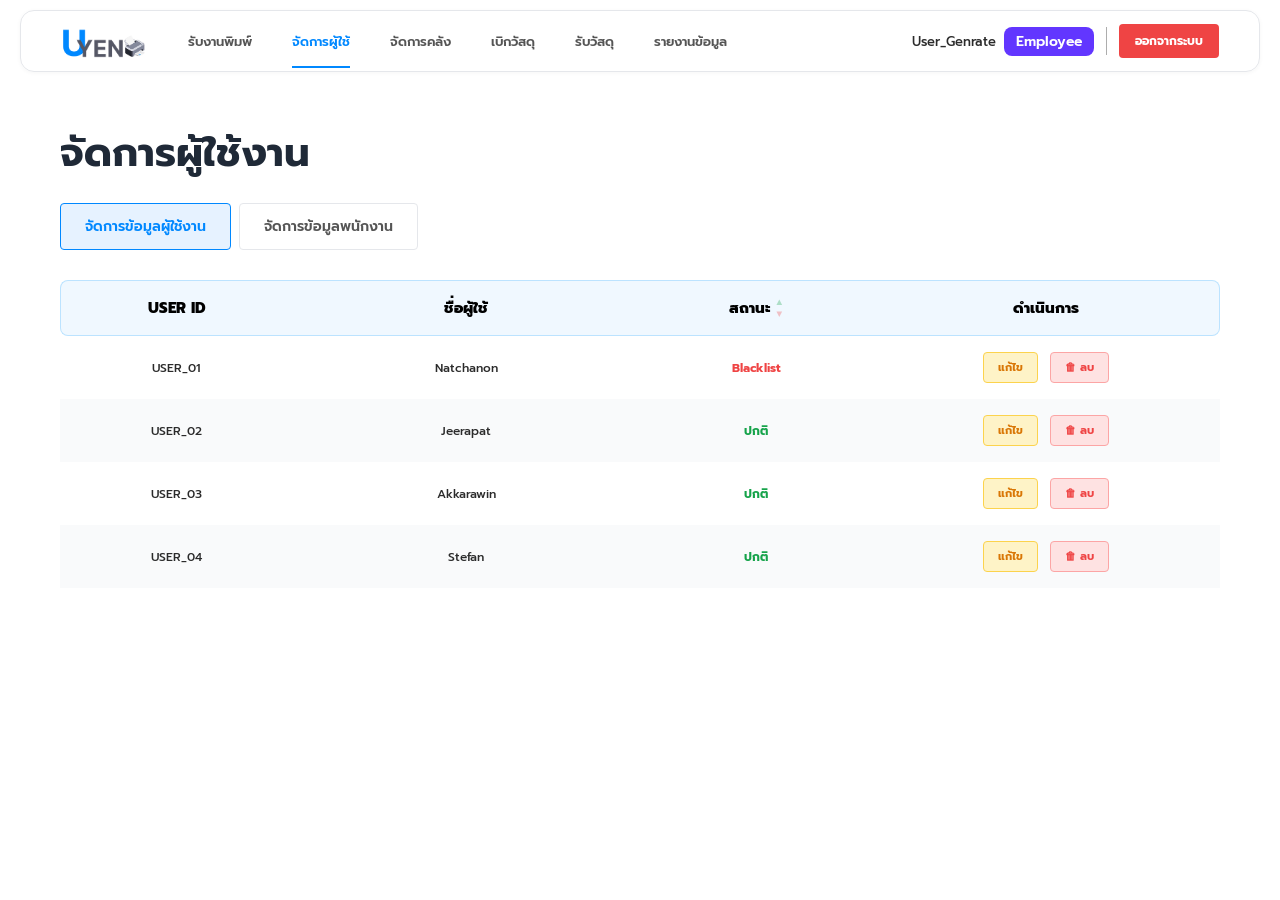
==== commit 02a15786: "Update SW Demo" ====
--- a/dashboard.html
+++ b/dashboard.html
@@ -149,9 +149,7 @@
                     <div class="input-group">
                         <label>Email</label>
                         <input type="text" id="edit-email" placeholder="example@email.com" maxlength="100"
-                            autocomplete="off" required
-                            pattern="^[a-zA-Z0-9\-_]+(\.[a-zA-Z0-9\-_]+)*@[a-zA-Z0-9\-_]+(\.[a-zA-Z0-9\-_]+)*$"
-                            title="รูปแบบต้องมี @ และข้อความทั้งหน้าและหลัง @ โดยห้ามมีจุดติดกันหรือจุดหน้า @"
+                            autocomplete="off"
                             oninput="validateEmail(this)">
                     </div>
                     <div class="input-group">
@@ -312,6 +310,9 @@
         </div>
     </div>
 
+    <!-- utils.js: showValidationError, isValidEmail, validateUsername, validatePassword,
+         validateEmail, formatPhoneNumber -->
+    <script src="utils.js"></script>
     <!-- Scripts for Tab and Modal functionality -->
     <script>
         // dashboard.js - Javascript State Management (React-like data handling)
@@ -458,11 +459,46 @@
         function confirmSaveUserData() {
             if (!currentUserEditId || !currentEditType) return;
 
-            let username = document.getElementById('edit-username').value;
-            if (username.length > 20) {
-                username = username.substring(0, 20) + '...';
-            }
-            document.getElementById('confirm-username').innerText = username;
+            const usernameEl  = document.getElementById('edit-username');
+            const passwordEl  = document.getElementById('edit-password');
+            const phoneEl     = document.getElementById('edit-phone');
+            const emailEl     = document.getElementById('edit-email');
+
+            const username = usernameEl.value.trim();
+            const password = passwordEl.value;
+            const phoneRaw = phoneEl.value.replace(/\D/g, '');
+            const email    = emailEl.value.trim();
+
+            const errors = [];
+
+            // 1. Username
+            if (username.length < 1)
+                errors.push({ input: usernameEl, label: 'Username', message: 'กรุณากรอกอย่างน้อย 1 ตัวอักษร' });
+
+            // 2. Password
+            if (password.length < 5)
+                errors.push({ input: passwordEl, label: 'Password', message: 'ต้องมีอย่างน้อย 5 ตัวอักษร' });
+            else if (password.length > 100)
+                errors.push({ input: passwordEl, label: 'Password', message: 'ยาวได้สูงสุด 100 ตัวอักษร' });
+
+            // 3. Phone (ถ้ากรอก ต้องครบ 10 หลัก)
+            if (phoneRaw.length > 0 && phoneRaw.length !== 10)
+                errors.push({ input: phoneEl,    label: 'Phone',    message: `ต้องมี 10 หลักพอดี (ปัจจุบัน ${phoneRaw.length} หลัก)` });
+
+            // 4. Email (ถ้ากรอก ต้องผ่าน isValidEmail)
+            if (email && !isValidEmail(email))
+                errors.push({ input: emailEl,    label: 'Email',    message: 'รูปแบบไม่ถูกต้อง (เช่น name@example.com)' });
+
+            if (errors.length > 0) {
+                showValidationModal(errors);
+                return;
+            }
+
+            let displayName = username;
+            if (displayName.length > 20) {
+                displayName = displayName.substring(0, 20) + '...';
+            }
+            document.getElementById('confirm-username').innerText = displayName;
 
             document.getElementById('modal-edit').style.display = 'none';
             document.getElementById('modal-confirm-save').style.display = 'flex';
@@ -634,63 +670,6 @@
             document.getElementById(modalId).style.display = 'none';
         }
 
-        function formatPhoneNumber(input) {
-            let value = input.value.replace(/\D/g, '');
-            if (value.length > 0 && value[0] !== '0') {
-                value = '';
-            }
-            if (value.length > 10) {
-                value = value.substring(0, 10);
-            }
-            let formatted = '';
-            if (value.length > 0) formatted += value.substring(0, 3);
-            if (value.length > 3) formatted += ' - ' + value.substring(3, 6);
-            if (value.length > 6) formatted += ' - ' + value.substring(6, 10);
-            input.value = formatted;
-        }
-
-        function validatePassword(input) {
-            let value = input.value.replace(/[^a-zA-Z0-9@#$%&*®™©฿€¥+\-×÷=≠≤≥_ ().,"']/g, '');
-            if (value.length > 100) {
-                value = value.substring(0, 100);
-            }
-            input.value = value;
-        }
-
-        function validateEmail(input) {
-            let value = input.value;
-
-            value = value.replace(/[^a-zA-Z0-9\.@\-_]/g, '');
-
-            // Prevent @ at the beginning
-            value = value.replace(/^@/, '');
-
-            const firstAt = value.indexOf('@');
-            if (firstAt !== -1) {
-                const beforeAt = value.substring(0, firstAt + 1);
-                const afterAt = value.substring(firstAt + 1).replace(/@/g, '');
-                value = beforeAt + afterAt;
-            }
-
-            value = value.replace(/\.{2,}/g, '.');
-            value = value.replace(/^\./, '');
-            value = value.replace(/\.@/g, '@');
-
-            if (value.length > 100) {
-                value = value.substring(0, 100);
-            }
-
-            input.value = value;
-        }
-
-        function validateUsername(input) {
-            let value = input.value.replace(/[^a-zA-Z0-9]/g, '');
-            if (value.length > 50) {
-                value = value.substring(0, 50);
-            }
-            input.value = value;
-        }
-
         let activeSortStatus = '';
 
         function sortByStatus(direction) {
--- a/css/dashboard.css
+++ b/css/dashboard.css
@@ -142,7 +142,7 @@
     font-family: 'Prompt', sans-serif;
     font-size: 40px;
     font-weight: 700;
-    color: #000;
+    color: #1f2937;
 }
 
 /* Outline Green Button (Add Employee) */
@@ -605,4 +605,22 @@
     .modal-body {
         padding: 20px;
     }
+}
+
+/* ─── Input Validation Error State ──────────────────────────────────────────── */
+@keyframes inputShake {
+    0%   { transform: translateX(0); }
+    20%  { transform: translateX(-5px); }
+    40%  { transform: translateX(5px); }
+    60%  { transform: translateX(-4px); }
+    80%  { transform: translateX(4px); }
+    100% { transform: translateX(0); }
+}
+
+.input-error {
+    border-color: #ef4444 !important;
+    box-shadow: 0 0 0 3px rgba(239, 68, 68, 0.2) !important;
+    background-color: #fff5f5 !important;
+    animation: inputShake 0.35s ease;
+    transition: border-color 0.2s, box-shadow 0.2s, background-color 0.2s;
 }
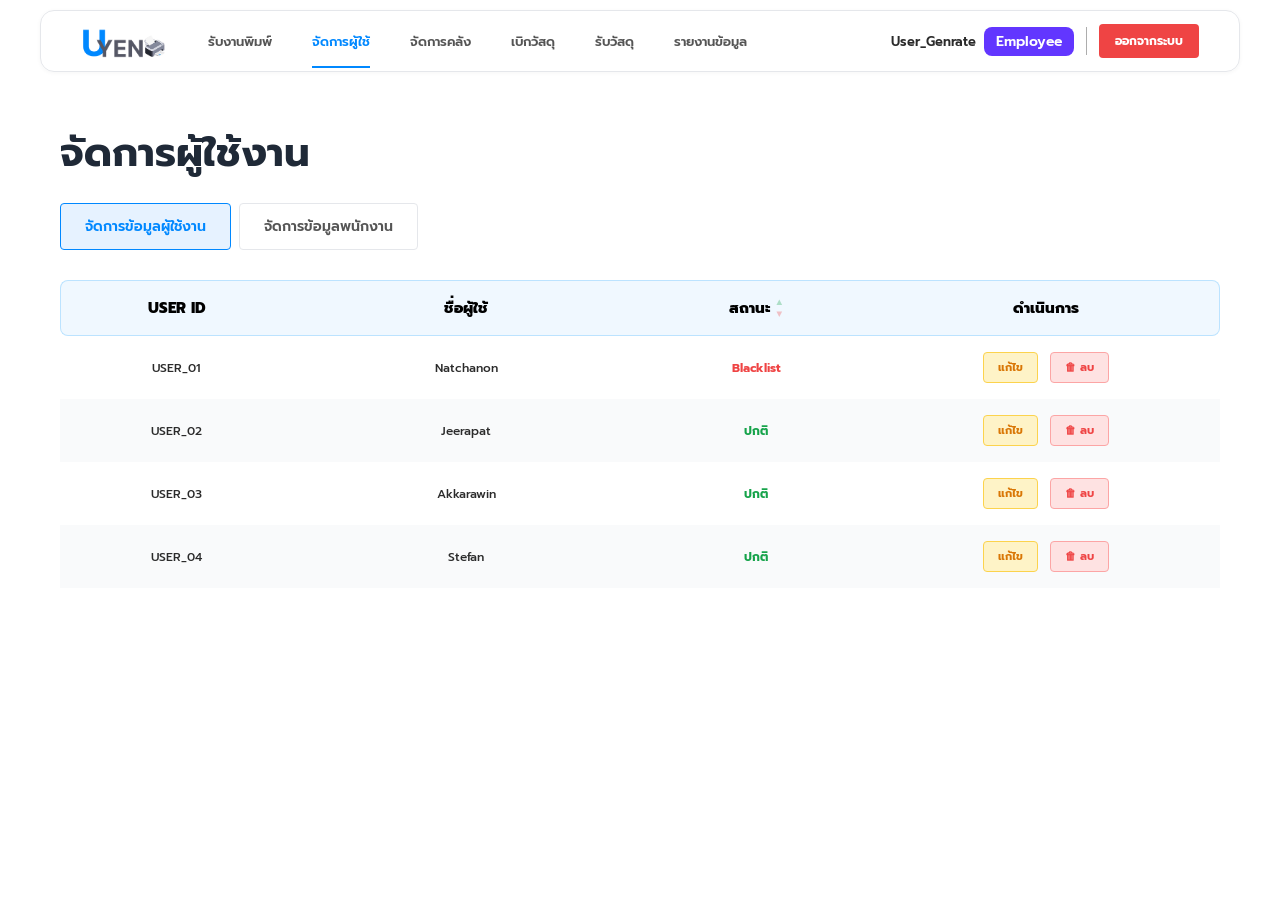
==== commit 85b1447d: "Repair File Highly interconnected and non-editable HTML files.  Repeated code copying: Navbar Modals" ====
--- a/dashboard.html
+++ b/dashboard.html
@@ -9,36 +9,11 @@
     <link href="https://fonts.googleapis.com/css2?family=Prompt:wght@300;400;500;600;700;800&display=swap"
         rel="stylesheet">
     <link rel="stylesheet" href="./css/dashboard.css">
+    <link rel="stylesheet" href="./css/styles.css">
 </head>
 
 <body>
-    <!-- Navbar -->
-    <nav class="navbar">
-        <div class="nav-left">
-            <div class="nav-logo">
-                <img src="Item/Group%20466.png" alt="logo" style="height: 40px;"
-                    onerror="this.src='https://cdn-icons-png.flaticon.com/512/3214/3214341.png'">
-            </div>
-            <ul class="nav-links">
-                <li><a href="receive-print.html">รับงานพิมพ์</a></li>
-                <li class="active"><a href="dashboard.html">จัดการผู้ใช้</a></li>
-                <li><a href="inventory.html">จัดการคลัง</a></li>
-                <li><a href="withdraw.html">เบิกวัสดุ</a></li>
-                <li><a href="receive-material.html">รับวัสดุ</a></li>
-
-                <li><a href="report.html">รายงานข้อมูล</a></li>
-            </ul>
-        </div>
-        <div class="nav-right" style="display: flex; align-items: center; gap: 12px;">
-            <div style="display: flex; align-items: center; gap: 8px;">
-                <span class="username" style="margin: 0; font-weight: 500;">User_Genrate</span>
-                <span class="role-badge"
-                    style="background-color: #6236FF; color: white; padding: 4px 12px; border-radius: 8px; font-size: 14px; font-weight: 600;">Employee</span>
-            </div>
-            <div style="width: 1px; height: 28px; background-color: #ADADAD;"></div>
-            <button class="btn-logout" onclick="window.location.href='index.html'">ออกจากระบบ</button>
-        </div>
-    </nav>
+    <div id="navbar-placeholder"></div>
 
     <!-- Main Content -->
     <main class="dashboard-main">
@@ -60,19 +35,19 @@
             <table class="data-table">
                 <thead>
                     <tr>
-                        <th style="width: 20%;">USER ID</th>
-                        <th style="width: 30%;">ชื่อผู้ใช้</th>
-                        <th style="width: 20%;">
-                            <div style="display: flex; align-items: center; justify-content: center; gap: 6px;">
+                        <th class="w-20">USER ID</th>
+                        <th class="w-30">ชื่อผู้ใช้</th>
+                        <th class="w-20">
+                            <div class="flex-center gap-6">
                                 สถานะ
-                                <div style="display: flex; flex-direction: column; gap: 2px;">
+                                <div class="flex-col gap-2">
                                     <button class="sort-up" onclick="sortByStatus('asc')" title="ปกติ">▲</button>
                                     <button class="sort-down" onclick="sortByStatus('desc')"
                                         title="Blacklist">▼</button>
                                 </div>
                             </div>
                         </th>
-                        <th style="width: 30%;">ดำเนินการ</th>
+                        <th class="w-30">ดำเนินการ</th>
                     </tr>
                 </thead>
                 <tbody id="users-tbody">
@@ -82,15 +57,15 @@
         </div>
 
         <!-- Table View 2 (Employees) -->
-        <div class="table-container" id="view-employees" style="display: none;">
+        <div class="table-container hidden" id="view-employees">
             <table class="data-table">
                 <thead>
                     <tr>
-                        <th style="width: 15%;">USER ID</th>
-                        <th style="width: 25%;">ชื่อผู้ใช้</th>
-                        <th style="width: 20%;">ตำแหน่ง</th>
-                        <th style="width: 15%;">เบอร์</th>
-                        <th style="width: 25%;">ดำเนินการ</th>
+                        <th class="w-15">USER ID</th>
+                        <th class="w-25">ชื่อผู้ใช้</th>
+                        <th class="w-20">ตำแหน่ง</th>
+                        <th class="w-15">เบอร์</th>
+                        <th class="w-25">ดำเนินการ</th>
                     </tr>
                 </thead>
                 <tbody id="employees-tbody">
@@ -103,13 +78,13 @@
     <!-- Modals -->
 
     <!-- Delete Modal -->
-    <div class="modal-overlay" id="modal-delete" style="display: none;">
+    <div class="modal-overlay hidden" id="modal-delete">
         <div class="modal delete-modal">
             <div class="modal-header modal-header-red">
                 <h2>ยืนยันการลบ</h2>
             </div>
             <div class="modal-body delete-body">
-                <p>คุณต้องการลบ ชื่อผู้ใช้ : <span id="delete-username-text" style="font-weight: 700;"></span> หรือไม่?
+                <p>คุณต้องการลบ ชื่อผู้ใช้ : <span id="delete-username-text" class="fw-700"></span> หรือไม่?
                 </p>
                 <div class="modal-actions-right">
                     <button class="btn-action btn-delete btn-delete-confirm" onclick="confirmDelete()">🗑 ลบ</button>
@@ -120,15 +95,14 @@
     </div>
 
     <!-- Edit Modal -->
-    <div class="modal-overlay" id="modal-edit" style="display: none;">
-        <div class="modal" style="padding: 0; max-width: 600px;">
-            <div class="modal-header modal-header-blue"
-                style="background-color: #4f87ff; padding: 25px 30px; color: white;">
-                <h2 id="edit-modal-title" style="font-size: 28px; font-weight: 700; margin-bottom: 5px;">Somyot</h2>
-                <p id="edit-modal-subtitle" style="font-size: 14px; font-weight: 500;">แก้ไขผู้ใช้งาน</p>
-            </div>
-            <div class="modal-body" style="padding: 30px;">
-                <form id="edit-form" class="form-grid" style="align-items: end;"
+    <div class="modal-overlay hidden" id="modal-edit">
+        <div class="modal modal-edit-large p-0">
+            <div class="modal-header modal-header-blue modal-edit-header">
+                <h2 id="edit-modal-title" class="modal-title-edit fw-700 mb-6">Somyot</h2>
+                <p id="edit-modal-subtitle" class="fw-500">แก้ไขผู้ใช้งาน</p>
+            </div>
+            <div class="modal-body p-30">
+                <form id="edit-form" class="form-grid flex-middle-end"
                     onsubmit="event.preventDefault(); confirmSaveUserData();">
                     <div class="input-group">
                         <label>Username</label>
@@ -163,12 +137,10 @@
                             oninput="validatePassword(this)">
                     </div>
 
-                    <div class="edit-footer"
-                        style="display: flex; justify-content: flex-end; align-items: flex-end; gap: 15px; height: 100%;">
-                        <div class="input-group" id="status-group-container"
-                            style="gap: 12px; margin-right: auto; flex-direction: row; align-items: center; display: none;">
-                            <label style="font-size: 14px; color: #333; margin: 0;">สถานะ</label>
-                            <div class="toggle-container" style="margin: 0;">
+                    <div class="edit-footer d-flex flex-middle-end gap-15 h-100">
+                        <div class="input-group edit-footer-status hidden" id="status-group-container">
+                            <label class="modal-label-status m-0">สถานะ</label>
+                            <div class="toggle-container m-0">
                                 <button type="button" class="toggle-btn toggle-normal active"
                                     onclick="setToggle(this)">ปกติ</button>
                                 <button type="button" class="toggle-btn toggle-blacklist"
@@ -176,11 +148,9 @@
                             </div>
                         </div>
 
-                        <div class="modal-actions-right" style="margin-top: 0; display: flex; gap: 10px;">
-                            <button type="submit" class="btn-action"
-                                style="background-color: #dcfce7; color: #16a34a; border: 1px solid #22c55e; border-radius: 6px; padding: 8px 20px; font-weight: 700; font-size: 13px;">บันทึก</button>
-                            <button type="button" class="btn-action" onclick="confirmCancelEdit()"
-                                style="background-color: #fee2e2; color: #ef4444; border: 1px solid #ef4444; border-radius: 6px; padding: 8px 20px; font-weight: 700; font-size: 13px;">ปิด</button>
+                        <div class="modal-actions-right mt-0 d-flex gap-10">
+                            <button type="submit" class="btn-action btn-save-success">บันทึก</button>
+                            <button type="button" class="btn-action btn-close-danger" onclick="confirmCancelEdit()">ปิด</button>
                         </div>
                     </div>
                 </form>
@@ -191,23 +161,20 @@
 
 
     <!-- Confirm Save Modal -->
-    <div class="modal-overlay" id="modal-confirm-save" style="display: none; z-index: 2000;">
-        <div class="modal" style="border-radius: 12px; overflow: hidden; border: none; max-width: 380px; padding: 0;">
-            <div style="background-color: #26F977; padding: 20px 25px; color: white;">
-                <h2 style="font-size: 20px; font-weight: 700; margin: 0;">ยืนยันการบันทึกข้อมูล</h2>
-            </div>
-            <div style="padding: 30px 25px; background-color: #fff; display: flex; flex-direction: column;">
-                <h3
-                    style="font-size: 16px; font-weight: 500; color: #000; margin-bottom: 30px; text-align: left; line-height: 1.6;">
+    <div class="modal-overlay hidden z-2000" id="modal-confirm-save">
+        <div class="modal modal-confirm-small p-0">
+            <div class="modal-header-confirm modal-header-save">
+                <h2 class="modal-title-confirm">ยืนยันการบันทึกข้อมูล</h2>
+            </div>
+            <div class="modal-body-standard d-flex flex-col">
+                <h3 class="modal-h3-confirm">
                     คุณต้องการบันทึกข้อมูลของ <br> <span id="confirm-username"
-                        style="color: #26F977; font-weight: 700;">Username</span> ใช่หรือไม่ ?
+                        class="text-save fw-700">Username</span> ใช่หรือไม่ ?
                 </h3>
-                <div class="modal-actions-right" style="display: flex; justify-content: flex-end; gap: 10px;">
-                    <button class="btn-action"
-                        style="background-color: #dcfce7; color: #16a34a; border: 1px solid #22c55e; border-radius: 6px; padding: 8px 16px; font-weight: 700; font-size: 13px;"
+                <div class="modal-actions-right d-flex gap-10">
+                    <button class="btn-action btn-save-action"
                         onclick="executeSaveUserData()">บันทึกข้อมูลผู้ใช้</button>
-                    <button type="button" class="btn-action"
-                        style="background-color: #fee2e2; color: #ef4444; border: 1px solid #ef4444; border-radius: 6px; padding: 8px 16px; font-weight: 700; font-size: 13px;"
+                    <button type="button" class="btn-action btn-close-danger-action"
                         onclick="abortSaveUserData()">ยกเลิก</button>
                 </div>
             </div>
@@ -215,45 +182,36 @@
     </div>
 
     <!-- Success Modal -->
-    <div class="modal-overlay" id="modal-success" style="display: none; z-index: 2000;">
-        <div class="modal"
-            style="border-radius: 12px; overflow: hidden; border: none; max-width: 260px; text-align: center;">
-            <div style="background-color: #26F977; padding: 15px; color: white;">
-                <h2 style="font-size: 18px; font-weight: 700; margin: 0;">บันทึกข้อมูลสำเร็จ</h2>
-            </div>
-            <div
-                style="padding: 30px 15px 25px; background-color: #fff; display: flex; flex-direction: column; align-items: center;">
-                <div
-                    style="width: 50px; height: 50px; border-radius: 50%; background-color: #26F977; display: flex; justify-content: center; align-items: center; margin-bottom: 20px;">
-                    <div
-                        style="width: 14px; height: 26px; border: solid white; border-width: 0 4px 4px 0; transform: rotate(45deg); margin-bottom: 6px;">
-                    </div>
-                </div>
-                <h3 style="font-size: 16px; font-weight: 700; color: #1f2937; margin-bottom: 8px;">
-                    ข้อมูลได้รับการบันทึกแล้ว</h3>
-                <p style="color: #9ca3af; font-size: 12px; font-weight: 500;">หน้าต่างจะถูกปิดใน 2 วินาที</p>
+    <div class="modal-overlay hidden z-2000" id="modal-success">
+        <div class="modal modal-status-mini">
+            <div class="modal-header-status-success modal-header-compact">
+                <h2 class="modal-title-status-smaller">บันทึกข้อมูลสำเร็จ</h2>
+            </div>
+            <div class="modal-body-status-compact">
+                <div class="modal-icon-circle-large-success mb-20">
+                    <div class="modal-checkmark-white"></div>
+                </div>
+                <h3 class="modal-h3-status fw-700">ข้อมูลได้รับการบันทึกแล้ว</h3>
+                <p class="modal-p-timer">หน้าต่างจะถูกปิดใน 2 วินาที</p>
             </div>
         </div>
     </div>
 
     <!-- Cancel Confirm Modal -->
-    <div class="modal-overlay" id="modal-cancel-confirm" style="display: none; z-index: 2000;">
-        <div class="modal" style="border-radius: 12px; overflow: hidden; border: none; max-width: 380px; padding: 0;">
-            <div style="background-color: #F30606; padding: 20px 25px; color: white;">
-                <h2 style="font-size: 20px; font-weight: 700; margin: 0;">ยืนยันการยกเลิกบันทึกข้อมูล</h2>
-            </div>
-            <div style="padding: 30px 25px; background-color: #fff; display: flex; flex-direction: column;">
-                <h3
-                    style="font-size: 16px; font-weight: 500; color: #000; margin-bottom: 30px; text-align: left; line-height: 1.6;">
+    <div class="modal-overlay hidden z-2000" id="modal-cancel-confirm">
+        <div class="modal modal-confirm-small p-0">
+            <div class="modal-header-confirm modal-header-cancel">
+                <h2 class="modal-title-confirm">ยืนยันการยกเลิกบันทึกข้อมูล</h2>
+            </div>
+            <div class="modal-body-standard d-flex flex-col">
+                <h3 class="modal-h3-confirm">
                     คุณต้องยืนยันการยกเลิกบันทึกข้อมูลของ <br> <span id="cancel-confirm-username"
-                        style="color: #F30606; font-weight: 700;">Username</span> ใช่หรือไม่ ?
+                        class="text-cancel fw-700">Username</span> ใช่หรือไม่ ?
                 </h3>
-                <div class="modal-actions-right" style="display: flex; justify-content: flex-end; gap: 10px;">
-                    <button class="btn-action"
-                        style="background-color: #fee2e2; color: #ef4444; border: 1px solid #ef4444; border-radius: 6px; padding: 8px 16px; font-weight: 700; font-size: 13px;"
+                <div class="modal-actions-right d-flex gap-10">
+                    <button class="btn-action btn-cancel-confirm-action"
                         onclick="executeCancelEdit()">ยกเลิกบันทึกข้อมูลผู้ใช้</button>
-                    <button type="button" class="btn-action"
-                        style="background-color: #fff; color: #ef4444; border: 1px solid #ef4444; border-radius: 6px; padding: 8px 16px; font-weight: 700; font-size: 13px;"
+                    <button type="button" class="btn-action btn-cancel-abort-action"
                         onclick="abortCancelEdit()">ยกเลิก</button>
                 </div>
             </div>
@@ -261,16 +219,13 @@
     </div>
 
     <!-- Cancel Success Modal -->
-    <div class="modal-overlay" id="modal-cancel-success" style="display: none; z-index: 2000;">
-        <div class="modal"
-            style="border-radius: 12px; overflow: hidden; border: none; max-width: 260px; text-align: center;">
-            <div style="background-color: #F30606; padding: 15px; color: white;">
-                <h2 style="font-size: 18px; font-weight: 700; margin: 0;">ยกเลิกการบันทึกข้อมูลสำเร็จ</h2>
-            </div>
-            <div
-                style="padding: 30px 15px 25px; background-color: #fff; display: flex; flex-direction: column; align-items: center;">
-                <div
-                    style="width: 50px; height: 50px; border-radius: 50%; background-color: #F30606; display: flex; justify-content: center; align-items: center; margin-bottom: 20px;">
+    <div class="modal-overlay hidden z-2000" id="modal-cancel-success">
+        <div class="modal modal-status-mini">
+            <div class="modal-header-status-error modal-header-compact">
+                <h2 class="modal-title-status-smaller">ยกเลิกการบันทึกข้อมูลสำเร็จ</h2>
+            </div>
+            <div class="modal-body-status-compact">
+                <div class="modal-icon-circle-large-error mb-20">
                     <svg xmlns="http://www.w3.org/2000/svg" width="26" height="26" viewBox="0 0 24 24" fill="none"
                         stroke="white" stroke-width="2.5" stroke-linecap="round" stroke-linejoin="round">
                         <polyline points="23 4 23 10 17 10"></polyline>
@@ -278,24 +233,20 @@
                         <path d="M3.51 9a9 9 0 0 1 14.85-3.36L23 10M1 14l4.64 4.36A9 9 0 0 0 20.49 15"></path>
                     </svg>
                 </div>
-                <h3 style="font-size: 16px; font-weight: 700; color: #1f2937; margin-bottom: 8px;">
-                    ยกเลิกการบันทึกข้อมูลสำเร็จ</h3>
-                <p style="color: #9ca3af; font-size: 12px; font-weight: 500;">หน้าต่างจะถูกปิดใน 2 วินาที</p>
+                <h3 class="modal-h3-status fw-700">ยกเลิกการบันทึกข้อมูลสำเร็จ</h3>
+                <p class="modal-p-timer">หน้าต่างจะถูกปิดใน 2 วินาที</p>
             </div>
         </div>
     </div>
 
     <!-- Delete Success Modal -->
-    <div class="modal-overlay" id="modal-delete-success" style="display: none; z-index: 2000;">
-        <div class="modal"
-            style="border-radius: 12px; overflow: hidden; border: none; max-width: 260px; text-align: center;">
-            <div style="background-color: #F30606; padding: 15px; color: white;">
-                <h2 style="font-size: 18px; font-weight: 700; margin: 0;">ลบข้อมูลสำเร็จ</h2>
-            </div>
-            <div
-                style="padding: 30px 15px 25px; background-color: #fff; display: flex; flex-direction: column; align-items: center;">
-                <div
-                    style="width: 50px; height: 50px; border-radius: 50%; background-color: #F30606; display: flex; justify-content: center; align-items: center; margin-bottom: 20px;">
+    <div class="modal-overlay hidden z-2000" id="modal-delete-success">
+        <div class="modal modal-status-mini">
+            <div class="modal-header-status-error modal-header-compact">
+                <h2 class="modal-title-status-smaller">ลบข้อมูลสำเร็จ</h2>
+            </div>
+            <div class="modal-body-status-compact">
+                <div class="modal-icon-circle-large-error mb-20">
                     <svg xmlns="http://www.w3.org/2000/svg" width="26" height="26" viewBox="0 0 24 24" fill="none"
                         stroke="white" stroke-width="2.5" stroke-linecap="round" stroke-linejoin="round">
                         <polyline points="23 4 23 10 17 10"></polyline>
@@ -303,9 +254,8 @@
                         <path d="M3.51 9a9 9 0 0 1 14.85-3.36L23 10M1 14l4.64 4.36A9 9 0 0 0 20.49 15"></path>
                     </svg>
                 </div>
-                <h3 style="font-size: 16px; font-weight: 700; color: #1f2937; margin-bottom: 8px;">ลบข้อมูลผู้ใช้สำเร็จ
-                </h3>
-                <p style="color: #9ca3af; font-size: 12px; font-weight: 500;">หน้าต่างจะถูกปิดใน 2 วินาที</p>
+                <h3 class="modal-h3-status fw-700">ลบข้อมูลผู้ใช้สำเร็จ</h3>
+                <p class="modal-p-timer">หน้าต่างจะถูกปิดใน 2 วินาที</p>
             </div>
         </div>
     </div>
@@ -313,391 +263,9 @@
     <!-- utils.js: showValidationError, isValidEmail, validateUsername, validatePassword,
          validateEmail, formatPhoneNumber -->
     <script src="utils.js"></script>
-    <!-- Scripts for Tab and Modal functionality -->
-    <script>
-        // dashboard.js - Javascript State Management (React-like data handling)
-
-        // 1. Define State
-        let users = [
-            { id: 'USER_01', name: 'Natchanon', status: 'Blacklist', phone: '0622360567', email: 'natchanon@bumail.net', password: '12345' },
-            { id: 'USER_02', name: 'Jeerapat', status: 'ปกติ', phone: '0621112222', email: 'jeerapat@bumail.net', password: '12345' },
-            { id: 'USER_03', name: 'Akkarawin', status: 'ปกติ', phone: '0623334444', email: 'akkarawin@bumail.net', password: '12345' },
-            { id: 'USER_04', name: 'Stefan', status: 'ปกติ', phone: '0625556666', email: 'stefan@bumail.net', password: '12345' }
-        ];
-
-        let employees = [
-            { id: 'USER_01', name: 'Somporn', role: 'Admin', phone: '0871234550', email: 'somporn@bumail.net', password: '12345' },
-            { id: 'USER_02', name: 'Pornchai', role: 'พนักงาน', phone: '0872223333', email: 'pornchai@bumail.net', password: '12345' },
-            { id: 'USER_03', name: 'Anutin', role: 'พนักงาน', phone: '0874445555', email: 'anutin@bumail.net', password: '12345' },
-            { id: 'USER_04', name: 'Prakob', role: 'พนักงาน', phone: '0876667777', email: 'prakob@bumail.net', password: '12345' }
-        ];
-
-        let currentUserEditId = null;
-        let currentEditType = null; // 'user' or 'employee'
-
-        // 2. Render Functions (Update UI from State)
-        function renderTables() {
-            // Render Users Table
-            const usersTbody = document.querySelector('#view-users tbody');
-            if (usersTbody) {
-                usersTbody.innerHTML = '';
-                users.forEach(u => {
-                    const classStat = u.status === 'Blacklist' ? 'status-blacklist' : 'status-normal';
-                    usersTbody.innerHTML += `
-                <tr>
-                    <td>${u.id}</td>
-                    <td>${u.name}</td>
-                    <td class="${classStat}">${u.status}</td>
-                    <td>
-                        <button class="btn-action btn-edit" onclick="openEditModal('user', '${u.id}')">แก้ไข</button>
-                        <button class="btn-action btn-delete" onclick="openDeleteModal('user', '${u.id}')">🗑 ลบ</button>
-                    </td>
-                </tr>
-            `;
-                });
-            }
-
-            // Render Employees Table
-            const empTbody = document.querySelector('#view-employees tbody');
-            if (empTbody) {
-                empTbody.innerHTML = '';
-                employees.forEach(e => {
-                    empTbody.innerHTML += `
-                <tr>
-                    <td>${e.id}</td>
-                    <td>${e.name}</td>
-                    <td>${e.role}</td>
-                    <td style="color: #000; font-weight: 500;">
-                        ${e.phone && e.phone.length === 10 ? e.phone.substring(0, 3) + ' - ' + e.phone.substring(3, 6) + ' - ' + e.phone.substring(6, 10) : e.phone}
-                    </td>
-                    <td>
-                        <button class="btn-action btn-edit" onclick="openEditModal('employee', '${e.id}')">แก้ไข</button>
-                        <button class="btn-action btn-delete" onclick="openDeleteModal('employee', '${e.id}')">🗑 ลบ</button>
-                    </td>
-                </tr>
-            `;
-                });
-            }
-
-
-        }
-
-        // 3. Actions (Edit & Save Data)
-        function openEditModal(type, id) {
-            currentUserEditId = id;
-            currentEditType = type;
-
-            let person;
-            if (type === 'user') {
-                person = users.find(u => u.id === id);
-            } else {
-                person = employees.find(e => e.id === id);
-            }
-
-            if (!person) return;
-
-            // Truncate name for header if > 20 chars
-            let headerName = person.name;
-            if (headerName.length > 20) {
-                headerName = headerName.substring(0, 20) + '...';
-            }
-            document.getElementById('edit-modal-title').innerText = headerName;
-            document.getElementById('edit-username').value = person.name;
-
-            let phoneDigits = person.phone || '';
-            if (phoneDigits.length === 10) {
-                document.getElementById('edit-phone').value = phoneDigits.substring(0, 3) + ' - ' + phoneDigits.substring(3, 6) + ' - ' + phoneDigits.substring(6, 10);
-            } else {
-                document.getElementById('edit-phone').value = phoneDigits;
-            }
-
-            document.getElementById('edit-email').value = person.email || '';
-            document.getElementById('edit-password').value = person.password || '12345';
-
-            // Status Toggles logic section
-            const toggleNormal = document.querySelector('.toggle-normal');
-            const toggleBlacklist = document.querySelector('.toggle-blacklist');
-            const statusGroup = document.getElementById('status-group-container');
-
-            // Role selection
-            const roleGroup = document.getElementById('group-role');
-            const subtitle = document.getElementById('edit-modal-subtitle');
-
-            if (type === 'user') {
-                if (subtitle) subtitle.innerText = 'แก้ไขผู้ใช้งาน';
-                if (roleGroup) roleGroup.style.display = 'none';
-
-                if (person.status === 'Blacklist') {
-                    toggleBlacklist.classList.add('active');
-                    toggleNormal.classList.remove('active');
-                } else {
-                    toggleNormal.classList.add('active');
-                    toggleBlacklist.classList.remove('active');
-                }
-                if (statusGroup) statusGroup.style.display = 'flex'; // Show status toggle
-
-                // Let it span both columns for user mode
-                const editFooter = document.querySelector('.edit-footer');
-                if (editFooter) editFooter.style.gridColumn = '1 / -1';
-
-            } else {
-                if (subtitle) subtitle.innerText = 'แก้ไขพนักงาน';
-                if (roleGroup) {
-                    roleGroup.style.display = 'flex';
-                    document.getElementById('edit-role').value = person.role || '';
-                }
-                if (statusGroup) statusGroup.style.display = 'none'; // Hide status toggle for employees
-
-                // Put in the second column alongside the password for employee mode
-                const editFooter = document.querySelector('.edit-footer');
-                if (editFooter) editFooter.style.gridColumn = 'auto';
-            }
-
-            document.getElementById('modal-edit').style.display = 'flex';
-        }
-
-        function confirmSaveUserData() {
-            if (!currentUserEditId || !currentEditType) return;
-
-            const usernameEl  = document.getElementById('edit-username');
-            const passwordEl  = document.getElementById('edit-password');
-            const phoneEl     = document.getElementById('edit-phone');
-            const emailEl     = document.getElementById('edit-email');
-
-            const username = usernameEl.value.trim();
-            const password = passwordEl.value;
-            const phoneRaw = phoneEl.value.replace(/\D/g, '');
-            const email    = emailEl.value.trim();
-
-            const errors = [];
-
-            // 1. Username
-            if (username.length < 1)
-                errors.push({ input: usernameEl, label: 'Username', message: 'กรุณากรอกอย่างน้อย 1 ตัวอักษร' });
-
-            // 2. Password
-            if (password.length < 5)
-                errors.push({ input: passwordEl, label: 'Password', message: 'ต้องมีอย่างน้อย 5 ตัวอักษร' });
-            else if (password.length > 100)
-                errors.push({ input: passwordEl, label: 'Password', message: 'ยาวได้สูงสุด 100 ตัวอักษร' });
-
-            // 3. Phone (ถ้ากรอก ต้องครบ 10 หลัก)
-            if (phoneRaw.length > 0 && phoneRaw.length !== 10)
-                errors.push({ input: phoneEl,    label: 'Phone',    message: `ต้องมี 10 หลักพอดี (ปัจจุบัน ${phoneRaw.length} หลัก)` });
-
-            // 4. Email (ถ้ากรอก ต้องผ่าน isValidEmail)
-            if (email && !isValidEmail(email))
-                errors.push({ input: emailEl,    label: 'Email',    message: 'รูปแบบไม่ถูกต้อง (เช่น name@example.com)' });
-
-            if (errors.length > 0) {
-                showValidationModal(errors);
-                return;
-            }
-
-            let displayName = username;
-            if (displayName.length > 20) {
-                displayName = displayName.substring(0, 20) + '...';
-            }
-            document.getElementById('confirm-username').innerText = displayName;
-
-            document.getElementById('modal-edit').style.display = 'none';
-            document.getElementById('modal-confirm-save').style.display = 'flex';
-        }
-
-        function abortSaveUserData() {
-            document.getElementById('modal-confirm-save').style.display = 'none';
-            document.getElementById('modal-edit').style.display = 'flex';
-        }
-
-        function confirmCancelEdit() {
-            if (!currentUserEditId || !currentEditType) return;
-
-            let username = document.getElementById('edit-username').value;
-            if (username.length > 20) {
-                username = username.substring(0, 20) + '...';
-            }
-            document.getElementById('cancel-confirm-username').innerText = username;
-
-            document.getElementById('modal-edit').style.display = 'none';
-            document.getElementById('modal-cancel-confirm').style.display = 'flex';
-        }
-
-        function abortCancelEdit() {
-            document.getElementById('modal-cancel-confirm').style.display = 'none';
-            document.getElementById('modal-edit').style.display = 'flex';
-        }
-
-        function executeCancelEdit() {
-            document.getElementById('modal-cancel-confirm').style.display = 'none';
-
-            document.getElementById('modal-cancel-success').style.display = 'flex';
-            setTimeout(() => {
-                document.getElementById('modal-cancel-success').style.display = 'none';
-            }, 2000);
-        }
-
-        function executeSaveUserData() {
-            if (!currentUserEditId || !currentEditType) return;
-
-            const newName = document.getElementById('edit-username').value;
-            const newPhone = document.getElementById('edit-phone').value.replace(/\D/g, ''); // strip to digits before saving
-            const newEmail = document.getElementById('edit-email').value;
-            const newPass = document.getElementById('edit-password').value;
-
-            let newStatus = 'ปกติ';
-            if (document.querySelector('.toggle-blacklist') && document.querySelector('.toggle-blacklist').classList.contains('active')) {
-                newStatus = 'Blacklist';
-            }
-
-            // Update State
-            if (currentEditType === 'user') {
-                const idx = users.findIndex(u => u.id === currentUserEditId);
-                if (idx !== -1) {
-                    users[idx].name = newName;
-                    users[idx].phone = newPhone;
-                    users[idx].email = newEmail;
-                    users[idx].password = newPass;
-                    users[idx].status = newStatus;
-                }
-            } else {
-                const idx = employees.findIndex(e => e.id === currentUserEditId);
-                if (idx !== -1) {
-                    employees[idx].name = newName;
-                    employees[idx].phone = newPhone;
-                    employees[idx].email = newEmail;
-                    employees[idx].password = newPass;
-                    const roleEl = document.getElementById('edit-role');
-                    if (roleEl && roleEl.value) {
-                        employees[idx].role = roleEl.value;
-                    }
-                }
-            }
-
-            // Re-Render interface from state
-            renderTables();
-
-            // Close modals
-            document.getElementById('modal-confirm-save').style.display = 'none';
-            document.getElementById('modal-edit').style.display = 'none';
-
-            // Show success modal
-            document.getElementById('modal-success').style.display = 'flex';
-            setTimeout(() => {
-                document.getElementById('modal-success').style.display = 'none';
-            }, 2000);
-        }
-
-        let currentDeleteId = null;
-        let currentDeleteType = null;
-
-        function openDeleteModal(type, id) {
-            currentDeleteId = id;
-            currentDeleteType = type;
-
-            let person = type === 'user' ? users.find(u => u.id === id) : employees.find(e => e.id === id);
-            if (!person) return;
-
-            document.getElementById('delete-username-text').innerText = person.name;
-            document.getElementById('modal-delete').style.display = 'flex';
-        }
-
-        function confirmDelete() {
-            if (!currentDeleteId || !currentDeleteType) return;
-
-            if (currentDeleteType === 'user') {
-                users = users.filter(u => u.id !== currentDeleteId);
-            } else {
-                employees = employees.filter(e => e.id !== currentDeleteId);
-            }
-
-            renderTables();
-            document.getElementById('modal-delete').style.display = 'none';
-
-            document.getElementById('modal-delete-success').style.display = 'flex';
-            setTimeout(() => {
-                document.getElementById('modal-delete-success').style.display = 'none';
-            }, 2000);
-
-            currentDeleteId = null;
-            currentDeleteType = null;
-        }
-
-        // 4. Initialize Data on Screen
-        document.addEventListener('DOMContentLoaded', () => {
-            renderTables();
-        });
-
-    </script>
-    <script>
-        function switchTab(tabIndex) {
-            const btn1 = document.getElementById('tab1-btn');
-            const btn2 = document.getElementById('tab2-btn');
-            const view1 = document.getElementById('view-users');
-            const view2 = document.getElementById('view-employees');
-            const title = document.getElementById('page-title');
-
-            if (tabIndex === 1) {
-                btn1.classList.add('active');
-                btn2.classList.remove('active');
-                view1.style.display = 'block';
-                view2.style.display = 'none';
-                title.innerText = 'จัดการผู้ใช้งาน';
-            } else {
-                btn2.classList.add('active');
-                btn1.classList.remove('active');
-                view2.style.display = 'block';
-                view1.style.display = 'none';
-                title.innerText = 'จัดการข้อมูลพนักงาน';
-            }
-        }
-
-        function openModal(modalId, username = '', role = '') {
-            document.getElementById(modalId).style.display = 'flex';
-
-            if (modalId === 'modal-delete' && username) {
-                document.getElementById('delete-username-text').innerText = username;
-            }
-        }
-
-        function setToggle(btn) {
-            const container = btn.parentElement;
-            const buttons = container.querySelectorAll('.toggle-btn');
-            buttons.forEach(b => b.classList.remove('active'));
-            btn.classList.add('active');
-        }
-
-        function closeModal(modalId) {
-            document.getElementById(modalId).style.display = 'none';
-        }
-
-        let activeSortStatus = '';
-
-        function sortByStatus(direction) {
-            if (activeSortStatus === direction) {
-                activeSortStatus = '';
-                document.querySelectorAll('.sort-up, .sort-down').forEach(btn => btn.classList.remove('active'));
-                // Restore original order by user ID
-                users.sort((a, b) => a.id.localeCompare(b.id));
-            } else {
-                activeSortStatus = direction;
-                document.querySelectorAll('.sort-up, .sort-down').forEach(btn => btn.classList.remove('active'));
-                if (direction === 'asc') {
-                    document.querySelector('.sort-up').classList.add('active');
-                    users.sort((a, b) => {
-                        if (a.status === b.status) return a.id.localeCompare(b.id);
-                        return a.status === 'ปกติ' ? -1 : 1;
-                    });
-                } else if (direction === 'desc') {
-                    document.querySelector('.sort-down').classList.add('active');
-                    users.sort((a, b) => {
-                        if (a.status === b.status) return a.id.localeCompare(b.id);
-                        return a.status === 'Blacklist' ? -1 : 1;
-                    });
-                }
-            }
-            renderTables();
-        }
-    </script>
+    <!-- Dashboard logic -->
+    <script src="dashboard.js"></script>
+    <script src="navbar.js"></script>
 </body>
 
 </html>
--- a/css/dashboard.css
+++ b/css/dashboard.css
@@ -38,6 +38,12 @@
 body {
     background-color: #ffffff;
     color: var(--text-dark);
+}
+
+/* Navbar Placeholder (prevents layout shift during load) */
+#navbar-placeholder {
+    min-height: 72px;
+    margin: 10px 20px;
 }
 
 /* Navbar */
--- a/css/styles.css
+++ b/css/styles.css
@@ -0,0 +1,2418 @@
+/* Base Layout */
+* {
+    margin: 0;
+    padding: 0;
+    box-sizing: border-box;
+    font-family: 'Prompt', sans-serif;
+}
+
+.login-body {
+    background-color: #f8fafc;
+    /* Slate 50 */
+    display: flex;
+    justify-content: center;
+    align-items: center;
+    min-height: 100vh;
+    padding: 20px;
+}
+
+.container {
+    width: 100%;
+    max-width: 480px;
+}
+
+.card {
+    background: #ffffff;
+    border-radius: 12px;
+    padding: 50px 40px;
+    box-shadow: 0 10px 25px rgba(0, 0, 0, 0.05);
+}
+
+.logo-section {
+    text-align: center;
+    margin-bottom: 35px;
+}
+
+.logo-img {
+    height: 70px;
+    object-fit: contain;
+}
+
+.subtitle {
+    display: flex;
+    align-items: center;
+    margin-top: 20px;
+}
+
+.line {
+    flex: 1;
+    height: 1px;
+    background-color: #e5e7eb;
+}
+
+.subtitle-text {
+    margin: 0 15px;
+    font-weight: 700;
+    color: #1f2937;
+    font-size: 14px;
+    letter-spacing: 0.5px;
+}
+
+.form {
+    display: flex;
+    flex-direction: column;
+    gap: 20px;
+}
+
+.input-group {
+    display: flex;
+    flex-direction: column;
+    gap: 8px;
+}
+
+.input-group label {
+    font-size: 12px;
+    font-weight: 700;
+    color: #4b5563;
+}
+
+.input-group input,
+.select-wrapper select {
+    width: 100%;
+    padding: 12px 15px;
+    border: 1px solid #d1d5db;
+    border-radius: 8px;
+    font-size: 14px;
+    outline: none;
+    transition: border-color 0.2s;
+    background-color: #f9fafb;
+    color: #1f2937;
+}
+
+.input-group input:focus,
+.select-wrapper select:focus {
+    border-color: #3b82f6;
+    background-color: #fff;
+}
+
+.password-wrapper {
+    position: relative;
+}
+
+.show-text {
+    position: absolute;
+    right: 15px;
+    top: 50%;
+    transform: translateY(-50%);
+    font-size: 12px;
+    font-weight: 800;
+    color: #6b7280;
+    cursor: pointer;
+    transition: color 0.2s;
+}
+
+.show-text:hover {
+    color: #3b82f6;
+}
+
+.select-wrapper {
+    position: relative;
+}
+
+.select-wrapper::after {
+    content: '\25BC';
+    position: absolute;
+    top: 50%;
+    right: 15px;
+    transform: translateY(-50%);
+    font-size: 10px;
+    color: #9ca3af;
+    pointer-events: none;
+}
+
+select {
+    appearance: none;
+}
+
+.btn-primary {
+    background-color: #3b82f6;
+    color: white;
+    padding: 15px;
+    border: none;
+    border-radius: 8px;
+    font-weight: 700;
+    font-size: 15px;
+    cursor: pointer;
+    transition: background-color 0.2s, transform 0.1s;
+    width: 100%;
+}
+
+.btn-primary:active {
+    transform: scale(0.98);
+}
+
+.btn-primary:hover {
+    background-color: #2563eb;
+}
+
+.divider {
+    border: none;
+    border-top: 1px solid #e5e7eb;
+    margin: 35px 0 25px 0;
+}
+
+.footer-link {
+    text-align: center;
+    font-size: 14px;
+    font-weight: 500;
+    color: #6b7280;
+}
+
+.footer-link a {
+    color: #3b82f6;
+    font-weight: 700;
+    text-decoration: none;
+    margin-left: 5px;
+}
+
+.footer-link a:hover {
+    text-decoration: underline;
+}
+
+/* Responsive Login/Signup */
+@media screen and (max-width: 600px) {
+    .card {
+        padding: 40px 25px;
+    }
+
+    .logo-img {
+        height: 50px;
+    }
+
+    .subtitle-text {
+        font-size: 12px;
+    }
+}
+
+/* Subtitle */
+.inventory-subtitle {
+    font-size: 20px;
+    font-weight: 800;
+    margin-top: 15px;
+    color: #000;
+}
+
+.inventory-subtitle span {
+    color: #0ea5e9;
+    /* Light blue number */
+}
+
+/* Filter Bar */
+.filter-bar {
+    display: flex;
+    justify-content: space-between;
+    align-items: center;
+    border: 1px solid #60a5fa;
+    /* Blueish border */
+    border-radius: 4px;
+    padding: 8px 16px;
+    margin-bottom: 30px;
+    background-color: #f8fafc;
+    /* faint grayish-blue */
+}
+
+.sort-section {
+    font-size: 14px;
+    font-weight: 500;
+    color: #000;
+}
+
+.sort-item {
+    color: #9ca3af;
+    /* Gray initially */
+    cursor: pointer;
+    margin-left: 20px;
+    transition: color 0.2s;
+    font-weight: 600;
+}
+
+.sort-item:hover {
+    color: #0ea5e9;
+    /* Turns blue on hover as per F(x) instruction */
+}
+
+.sort-arrows {
+    font-size: 11px;
+    opacity: 0.8;
+    margin-left: 4px;
+}
+
+/* Inventory Table specific overrides */
+.inventory-table th {
+    font-size: 14px !important;
+    font-weight: 700 !important;
+    color: #1f2937 !important;
+    padding: 15px 10px;
+    border-bottom: 1px solid #bae6fd !important;
+    text-align: center;
+}
+
+.inventory-table td {
+    padding: 15px 10px;
+    text-align: center;
+    font-size: 13px;
+    font-weight: 500;
+    /* Adjusted to 500 for normal consistent thickness */
+    color: #1f2937;
+    border-bottom: 1px solid #f8fafc;
+}
+
+.inventory-table tr:last-child td {
+    border-bottom: none;
+}
+
+.item-img {
+    width: 40px;
+    height: 40px;
+    object-fit: contain;
+    border: 1px solid #e5e7eb;
+    border-radius: 6px;
+    padding: 2px;
+}
+
+.item-name,
+.item-type,
+.item-unit,
+.item-price {
+    font-weight: 500;
+    color: #1f2937;
+}
+
+/* Data stylings */
+.qty-remaining {
+    font-size: 14px;
+    /* Slightly adjusted to match others better */
+    font-weight: 500;
+    color: #1f2937;
+}
+
+.status-instock {
+    color: #3b82f6 !important;
+    /* blue */
+    font-weight: 500 !important;
+}
+
+.status-low {
+    color: #f59e0b !important;
+    /* orange (ใกล้หมด) */
+    font-weight: 500 !important;
+}
+
+.status-out {
+    color: #ef4444 !important;
+    /* red (หมด) */
+    font-weight: 500 !important;
+}
+
+/* Utility Classes */
+.hidden { display: none !important; }
+.z-2000 { z-index: 2000 !important; }
+.p-30 { padding: 30px !important; }
+.gap-12 { gap: 12px !important; }
+.me-auto { margin-right: auto !important; }
+
+/* Dashboard Component Styles */
+.edit-footer-status {
+    gap: 12px;
+    margin-right: auto;
+    flex-direction: row;
+    align-items: center;
+}
+
+/* Inventory Component Styles (Moved from inventory.html) */
+.custom-table-row {
+    transition: all 0.2s;
+}
+
+.custom-table-row:hover {
+    background-color: #f1f5f9 !important;
+}
+
+.custom-btn-edit {
+    color: #f59e0b;
+    border: 1px solid #fcd34d;
+    background-color: #fff;
+    border-radius: 4px;
+    padding: 6px 16px;
+    font-weight: 700;
+    cursor: pointer;
+    margin-right: 5px;
+    transition: all 0.2s;
+}
+
+.custom-btn-edit:hover {
+    background-color: #fef3c7;
+}
+
+.custom-btn-delete {
+    color: #ef4444;
+    border: 1px solid #fca5a5;
+    background-color: #fff;
+    border-radius: 4px;
+    padding: 6px 16px;
+    font-weight: 700;
+    cursor: pointer;
+    transition: all 0.2s;
+}
+
+.custom-btn-delete:hover {
+    background-color: #fee2e2;
+}
+
+/* Buttons */
+.btn-del {
+    background-color: transparent;
+    border: 1px solid #fca5a5;
+    color: #ef4444;
+    padding: 6px 14px;
+    border-radius: 4px;
+    font-size: 13px;
+    font-weight: 500;
+    cursor: pointer;
+    transition: all 0.2s;
+}
+
+.btn-del:hover {
+    background-color: #fef2f2;
+}
+
+.settings-gear {
+    font-size: 20px;
+    cursor: pointer;
+    color: #1f2937;
+    display: inline-block;
+    transition: transform 0.2s;
+}
+
+.settings-gear:hover {
+    transform: rotate(45deg);
+}
+
+/* Image Upload Box */
+.img-upload-box {
+    border: 2px dashed #cbd5e1;
+    border-radius: 12px;
+    width: 100%;
+    margin: 0 auto 10px auto;
+    padding: 15px;
+    text-align: center;
+    position: relative;
+    background-color: #fff;
+    cursor: pointer;
+    min-height: 100px;
+    display: flex;
+    flex-direction: column;
+    justify-content: center;
+    align-items: center;
+}
+
+.img-upload-text {
+    font-size: 14px;
+    font-weight: 500;
+    color: #9ca3af;
+    margin-bottom: 4px;
+}
+
+.img-upload-subtext {
+    font-size: 12px;
+    color: #cbd5e1;
+}
+
+.btn-upload-edit {
+    padding: 6px 18px;
+    border: 1px solid #cbd5e1;
+    border-radius: 6px;
+    background-color: #f8fafc;
+    color: #64748b;
+    font-weight: 600;
+    font-size: 13px;
+    margin-top: 5px;
+    cursor: pointer;
+}
+
+/* Specific inputs for inventory modal */
+.inventory-modal-body {
+    padding: 15px 25px;
+}
+
+.inventory-form-group {
+    display: flex;
+    flex-direction: column;
+    gap: 4px;
+    margin-bottom: 10px;
+}
+
+.inventory-form-group label {
+    font-size: 13px;
+    font-weight: 700;
+    color: #000;
+}
+
+.inventory-form-group input.blue-input {
+    padding: 6px 12px;
+    height: 36px;
+    border: 1px solid #e2e8f0;
+    border-radius: 6px;
+    font-size: 14px;
+    color: #3b82f6;
+    /* Blue text */
+    outline: none;
+}
+
+.inventory-form-group input.blue-input:focus {
+    border-color: #3b82f6;
+}
+
+/* Status Modals */
+.status-modal {
+    width: 440px;
+    text-align: center;
+    border-radius: 12px;
+    overflow: hidden;
+    padding: 0;
+}
+
+.status-header {
+    padding: 25px;
+    color: #fff;
+}
+
+.status-header h2 {
+    font-size: 28px;
+    font-weight: 700;
+    margin: 0;
+}
+
+.bg-green {
+    background-color: #22c55e;
+}
+
+.bg-red {
+    background-color: #ef4444;
+}
+
+.bg-orange {
+    background-color: #f59e0b;
+}
+
+.status-body {
+    padding: 50px 20px 40px;
+    background-color: #fff;
+    display: flex;
+    flex-direction: column;
+    align-items: center;
+}
+
+.status-icon {
+    width: 90px;
+    height: 90px;
+    border-radius: 50%;
+    color: #fff;
+    font-size: 45px;
+    display: flex;
+    justify-content: center;
+    align-items: center;
+    margin-bottom: 25px;
+}
+
+/* Buttons for inventory modal (to override dashboard defaults if any) */
+.btn-outline-green {
+    border: 1px solid #22c55e;
+    color: #22c55e;
+    background-color: #fff;
+    border-radius: 4px;
+    cursor: pointer;
+    transition: all 0.2s;
+}
+
+.btn-outline-green:hover {
+    background-color: #f0fdf4;
+}
+
+.btn-outline-red {
+    border: 1px solid #ef4444;
+    color: #ef4444;
+    background-color: #fff;
+    border-radius: 4px;
+    cursor: pointer;
+    transition: all 0.2s;
+}
+
+.btn-outline-red:hover {
+    background-color: #fef2f2;
+}
+
+/* Delete Modal Styles */
+.modal-header-red {
+    background-color: #ef4444;
+    color: white;
+}
+
+.gray-input {
+    padding: 6px 12px;
+    height: 36px;
+    border: 1px solid #e2e8f0;
+    border-radius: 6px;
+    font-size: 14px;
+    color: #6b7280;
+    background-color: #f9fafb;
+    outline: none;
+}
+
+.btn-outline-gray {
+    border: 1px solid #d1d5db;
+    color: #6b7280;
+    background-color: #fff;
+    border-radius: 4px;
+    cursor: pointer;
+    transition: all 0.2s;
+}
+
+.btn-outline-gray:hover {
+    background-color: #f3f4f6;
+}
+
+/* --- Responsive Design --- */
+@media screen and (max-width: 900px) {
+    .filter-bar {
+        flex-direction: column;
+        align-items: flex-start;
+        gap: 10px;
+    }
+
+    .sort-section {
+        display: flex;
+        flex-direction: column;
+        gap: 10px;
+    }
+
+    .sort-item {
+        margin-left: 0;
+    }
+
+    .inventory-table {
+        display: block;
+        overflow-x: auto;
+        white-space: nowrap;
+    }
+
+    .img-upload-box {
+        min-height: 80px;
+    }
+
+    .status-modal,
+    .inventory-modal {
+        width: 90%;
+        margin: 0 auto;
+        text-align: center;
+    }
+}
+
+.receive-material-main,
+.receive-main {
+    display: flex !important;
+    flex-direction: row !important;
+    gap: 30px;
+    align-items: flex-start;
+    max-width: 100%;
+    margin: 0 auto;
+    padding: 20px 40px;
+}
+
+.receive-sidebar {
+    width: 380px;
+    background-color: #fff;
+    border: 1px solid #e2e8f0;
+    border-radius: 12px;
+    padding: 35px 25px;
+    box-shadow: 0 5px 15px rgba(0, 0, 0, 0.05);
+    flex-shrink: 0;
+}
+
+.receive-title {
+    font-size: 28px;
+    font-weight: 700;
+    margin-bottom: 25px;
+    color: #1f2937;
+}
+
+.receive-content {
+    flex: 1;
+    background-color: #fff;
+    border-radius: 12px;
+    padding: 10px 0;
+    min-width: 0;
+}
+
+.receive-table-title {
+    font-size: 32px;
+    font-weight: 700;
+    margin-bottom: 20px;
+    color: #1f2937;
+}
+
+.receive-form-group {
+    display: flex;
+    flex-direction: column;
+    gap: 8px;
+    margin-bottom: 20px;
+}
+
+.receive-form-group label {
+    font-size: 15px;
+    font-weight: 700;
+    color: #334155;
+}
+
+.receive-input,
+.receive-select {
+    padding: 12px 14px;
+    border: 1px solid #e2e8f0;
+    border-radius: 6px;
+    font-size: 16px;
+    outline: none;
+    background-color: #fff;
+    color: #1f2937;
+    transition: border-color 0.2s;
+}
+
+.receive-input.disabled {
+    background-color: #f8fafc;
+    color: #9ca3af;
+    cursor: not-allowed;
+}
+
+.receive-select {
+    appearance: none;
+    background-image: url('data:image/svg+xml;charset=US-ASCII,%3Csvg%20width%3D%2220%22%20height%3D%2220%22%20xmlns%3D%22http%3A%2F%2Fwww.w3.org%2F2000%2Fsvg%22%3E%3Cpath%20d%3D%22M5%208l5%205%205-5%22%20stroke%3D%22%239ca3af%22%20stroke-width%3D%222%22%20fill%3D%22none%22%20fill-rule%3D%22evenodd%22%20stroke-linecap%3D%22round%22%20stroke-linejoin%3D%22round%22%2F%3E%3C%2Fsvg%3E');
+    background-repeat: no-repeat;
+    background-position: right 10px center;
+    padding-right: 30px;
+    color: #3b82f6;
+    text-align-last: center;
+}
+
+.receive-input.blue-text {
+    color: #3b82f6;
+    border-color: #eef2ff;
+}
+
+.receive-input.red-text {
+    color: #ef4444;
+    border-color: #fef2f2;
+}
+
+.receive-input:focus,
+.receive-select:focus {
+    border-color: #3b82f6;
+}
+
+.receive-input.red-text:focus {
+    border-color: #ef4444;
+}
+
+/* Calendar Widget */
+.calendar-widget {
+    border: 1px solid #f1f5f9;
+    border-radius: 12px;
+    padding: 20px 15px;
+    background-color: #fff;
+    box-shadow: 0 2px 10px rgba(0, 0, 0, 0.02);
+}
+
+.calendar-header {
+    display: flex;
+    justify-content: space-between;
+    align-items: center;
+    margin-bottom: 20px;
+    padding: 0 5px;
+}
+
+.calendar-header .prev-month {
+    color: #ef4444;
+    font-size: 16px;
+    cursor: pointer;
+    font-weight: 500;
+}
+
+.calendar-header .next-month {
+    color: #3b82f6;
+    font-size: 16px;
+    cursor: pointer;
+    font-weight: 500;
+}
+
+.calendar-header .current-month {
+    font-size: 16px;
+    font-weight: 600;
+    color: #1e293b;
+}
+
+.calendar-grid {
+    display: grid;
+    grid-template-columns: repeat(7, 1fr);
+    text-align: center;
+    gap: 8px 4px;
+}
+
+.calendar-day-header {
+    font-size: 15px;
+    font-weight: 500;
+    color: #1e293b;
+    margin-bottom: 10px;
+}
+
+.calendar-day-header.sunday {
+    color: #ef4444;
+}
+
+.calendar-day {
+    font-size: 15px;
+    font-weight: 500;
+    color: #1e293b;
+    width: 32px;
+    height: 32px;
+    display: flex;
+    align-items: center;
+    justify-content: center;
+    margin: 0 auto;
+    border-radius: 50%;
+    cursor: pointer;
+}
+
+.calendar-day.sunday {
+    color: #ef4444;
+}
+
+.calendar-day.active {
+    background-color: #3b82f6;
+    color: white;
+}
+
+.btn-submit-receive {
+    width: 100%;
+    padding: 15px;
+    background-color: #f0fdf4;
+    color: #16a34a;
+    border: 1px solid #86efac;
+    border-radius: 8px;
+    font-size: 22px;
+    font-weight: 700;
+    cursor: pointer;
+    transition: all 0.2s;
+    margin-top: 20px;
+}
+
+.btn-submit-receive:hover {
+    background-color: #dcfce7;
+}
+
+/* Table */
+.receive-table-container {
+    width: 100%;
+    overflow-x: auto;
+}
+
+.receive-table {
+    width: 100%;
+    border-collapse: separate;
+    border-spacing: 0;
+}
+
+.receive-table th {
+    background-color: #f0f9ff;
+    color: #111827;
+    font-weight: 800;
+    padding: 15px 15px;
+    text-align: center;
+    font-size: 18px;
+    border-top: 1px solid #bae6fd;
+    border-bottom: 1px solid #bae6fd;
+}
+
+.receive-table th:first-child {
+    border-top-left-radius: 8px;
+    border-bottom-left-radius: 8px;
+    border-left: 1px solid #bae6fd;
+}
+
+.receive-table th:last-child {
+    border-top-right-radius: 8px;
+    border-bottom-right-radius: 8px;
+    border-right: 1px solid #bae6fd;
+}
+
+.receive-table td {
+    padding: 18px 15px;
+    text-align: center;
+    color: #4b5563;
+    font-size: 16px;
+    font-weight: 500;
+    border: none;
+}
+
+.receive-table td.dash-red {
+    color: #ef4444;
+}
+
+.receive-table tr {
+    background-color: #fff;
+}
+
+.receive-table tr.alt-row {
+    background-color: #f8fafc;
+}
+
+/* --- Responsive Design --- */
+@media screen and (max-width: 1000px) {
+    .receive-main {
+        flex-direction: column !important;
+        padding: 15px !important;
+    }
+
+    .receive-sidebar {
+        width: 100%;
+    }
+
+    .receive-content {
+        width: 100%;
+        padding-left: 0 !important;
+        margin-top: 30px;
+    }
+
+    .receive-table {
+        display: block;
+        overflow-x: auto;
+        white-space: nowrap;
+    }
+}
+
+/* Receive Print Job Specific Styles */
+
+/* Base Layout */
+.receive-print-main {
+    padding: 30px;
+}
+
+.page-header {
+    display: flex;
+    flex-direction: column;
+    align-items: flex-start;
+    margin-bottom: 20px;
+    margin-top: -10px;
+    /* ย้ายขึ้นไปข้างบนนิดนึงตามรีเควส */
+}
+
+.page-title {
+    font-size: 28px;
+    font-weight: 700;
+    margin-bottom: 12px;
+    /* ลด margin เพื่อให้ปุ่มอยู่ใกล้คำว่ารับงานพิมพ์ */
+    color: #1f2937;
+}
+
+/* Toggles Segmented Control */
+.toggle-group {
+    display: inline-flex;
+    background-color: #f1f5f9;
+    /* Slate 100 bg */
+    border-radius: 50px;
+    padding: 3px;
+    gap: 0;
+    /* ติดกัน */
+}
+
+.btn-toggle {
+    padding: 6px 30px;
+    border-radius: 50px;
+    font-weight: 500;
+    font-size: 15px;
+    cursor: pointer;
+    background: transparent;
+    transition: all 0.2s ease;
+    border: 1px solid transparent;
+    color: #94a3b8;
+    /* Slate 400 */
+}
+
+/* Online Theme Default Variables */
+:root {
+    --theme-primary: #3b82f6;
+    /* Blue */
+    --theme-light: #eff6ff;
+    --theme-border: #bfdbfe;
+    --theme-text: #2563eb;
+}
+
+/* Walk In Theme Override */
+body.theme-walkin {
+    --theme-primary: #f97316;
+    /* Orange */
+    --theme-light: #fff7ed;
+    --theme-border: #fdba74;
+    --theme-text: #ea580c;
+}
+
+/* Toggle Active States */
+body.theme-online .btn-toggle.online {
+    background-color: #ffffff;
+    color: var(--theme-text);
+    border-color: var(--theme-primary);
+    box-shadow: 0 1px 3px rgba(0, 0, 0, 0.05);
+}
+
+body.theme-online .btn-toggle.walkin {
+    color: #94a3b8;
+    border-color: transparent;
+}
+
+body.theme-walkin .btn-toggle.walkin {
+    background-color: #ffffff;
+    color: var(--theme-text);
+    border-color: var(--theme-primary);
+    box-shadow: 0 1px 3px rgba(0, 0, 0, 0.05);
+}
+
+body.theme-walkin .btn-toggle.online {
+    color: #94a3b8;
+    border-color: transparent;
+}
+
+/* Filters */
+.filters-row {
+    display: flex;
+    align-items: center;
+    justify-content: space-between;
+    margin-bottom: 25px;
+    font-size: 12px;
+}
+
+.filters-left {
+    display: flex;
+    align-items: center;
+    gap: 15px;
+}
+
+.filter-group {
+    display: flex;
+    align-items: center;
+    gap: 6px;
+}
+
+.filter-input,
+.filter-select {
+    border: 1px solid #e5e7eb;
+    border-radius: 6px;
+    padding: 6px 10px;
+    font-size: 12px;
+    color: #4b5563;
+    outline: none;
+}
+
+.filter-input[type="date"] {
+    padding: 5px 10px;
+}
+
+
+/* Job Cards */
+.job-card {
+    background: #fff;
+    border: 1px solid var(--theme-border);
+    border-radius: 8px;
+    margin-bottom: 20px;
+    overflow: hidden;
+}
+
+.job-header {
+    background-color: var(--theme-light);
+    padding: 12px 20px;
+    display: flex;
+    align-items: center;
+    gap: 15px;
+    border-bottom: 1px solid var(--theme-border);
+    font-size: 14px;
+}
+
+.job-header-item {
+    display: flex;
+    align-items: center;
+    font-weight: 500;
+}
+
+.job-header-label {
+    color: #1f2937;
+    margin-right: 8px;
+}
+
+.job-header-value {
+    color: var(--theme-text);
+}
+
+.job-header-divider {
+    width: 1px;
+    height: 15px;
+    background-color: #d1d5db;
+}
+
+.job-header-right {
+    margin-left: auto;
+}
+
+/* Job Table */
+.job-table {
+    width: 100%;
+    border-collapse: collapse;
+}
+
+.job-table th {
+    font-size: 13px;
+    font-weight: 600;
+    color: #1f2937;
+    text-align: center;
+    padding: 15px 10px;
+}
+
+.job-table td {
+    padding: 15px 10px;
+    text-align: center;
+    font-size: 13px;
+    font-weight: 400;
+    color: #1f2937;
+}
+
+.job-table td:last-child {
+    color: #ef4444;
+    position: relative;
+    max-width: 120px;
+}
+
+/* Remark content styling */
+.remark-content {
+    display: block;
+    white-space: nowrap;
+    overflow: hidden;
+    text-overflow: ellipsis;
+    cursor: pointer;
+}
+
+/* Tooltip Styling */
+.job-table td:last-child::after {
+    display: none;
+    content: attr(data-fulltext);
+    position: absolute;
+    top: 100%;
+    left: 50%;
+    transform: translateX(-50%);
+    background: #333;
+    color: #fff;
+    padding: 10px 14px;
+    border-radius: 8px;
+    font-size: 11px;
+    white-space: normal;
+    width: 250px;
+    z-index: 1000;
+    box-shadow: 0 5px 15px rgba(0, 0, 0, 0.3);
+    margin-top: 10px;
+    pointer-events: none;
+    line-height: 1.5;
+    text-align: left;
+}
+
+.job-table td:last-child.has-overflow:hover::after {
+    display: block;
+}
+
+/* Tooltip arrow */
+.job-table td:last-child::before {
+    display: none;
+    content: '';
+    position: absolute;
+    top: 100%;
+    left: 50%;
+    transform: translateX(-50%);
+    border: 8px solid transparent;
+    border-bottom-color: #333;
+    margin-top: -6px;
+    z-index: 1001;
+    pointer-events: none;
+}
+
+.job-table td:last-child.has-overflow:hover::before {
+    display: block;
+}
+
+/* Badges & Buttons */
+.badge-status {
+    padding: 4px 12px;
+    border-radius: 4px;
+    font-size: 12px;
+    color: white;
+}
+
+.bg-orange {
+    background-color: #f97316;
+}
+
+.bg-blue {
+    background-color: #3b82f6;
+}
+
+.bg-green {
+    background-color: #22c55e;
+}
+
+.btn-confirm-success {
+    background-color: #22c55e;
+    color: white;
+    border: none;
+    border-radius: 4px;
+    padding: 6px 15px;
+    font-weight: 500;
+    font-size: 13px;
+    cursor: pointer;
+}
+
+.btn-confirm-success:disabled {
+    background-color: #f3f4f6;
+    color: #9ca3af;
+    cursor: not-allowed;
+}
+
+.btn-download {
+    background-color: #9ca3af;
+    color: white;
+    border: none;
+    border-radius: 4px;
+    padding: 6px 12px;
+    font-weight: 700;
+    font-size: 12px;
+    cursor: pointer;
+    display: inline-flex;
+    align-items: center;
+    gap: 5px;
+}
+
+.btn-download.downloaded {
+    background-color: #22c55e;
+}
+
+.btn-download.finished {
+    background-color: #ef4444;
+    cursor: not-allowed;
+    pointer-events: none;
+}
+
+.text-color-green {
+    color: #22c55e;
+}
+
+.text-color-purple {
+    color: #a855f7;
+}
+
+.text-color-blue {
+    color: #3b82f6;
+}
+
+.text-color-red {
+    color: #ef4444;
+}
+
+/* --- Responsive Design --- */
+@media screen and (max-width: 900px) {
+    .receive-print-main {
+        padding: 15px;
+    }
+
+    .page-title {
+        font-size: 24px;
+    }
+
+    .filters-row {
+        flex-direction: column;
+        align-items: stretch;
+        gap: 15px;
+    }
+
+    .filters-left {
+        flex-direction: column;
+        align-items: stretch;
+        width: 100%;
+        gap: 10px;
+    }
+
+    .filter-group {
+        width: 100%;
+        flex-direction: column;
+        align-items: stretch;
+        gap: 5px;
+    }
+
+    .filter-input,
+    .filter-select {
+        width: 100%;
+    }
+
+    .job-header {
+        flex-direction: column;
+        align-items: flex-start;
+        gap: 10px;
+    }
+
+    .job-header-divider {
+        display: none;
+    }
+
+    .job-header-right {
+        margin-left: 0;
+        width: 100%;
+    }
+
+    .btn-confirm-success {
+        width: 100%;
+    }
+
+    .job-table {
+        display: block;
+        overflow-x: auto;
+        white-space: nowrap;
+    }
+
+    .job-table th,
+    .job-table td {
+        padding: 10px 5px;
+    }
+
+    .toggle-group {
+        width: 100%;
+        display: flex;
+    }
+
+    .btn-toggle {
+        flex: 1;
+        text-align: center;
+    }
+}
+
+/* Styling specific to the Reports Page */
+
+/* Tabs */
+.report-tabs {
+    display: flex;
+    gap: 8px;
+    margin-bottom: 25px;
+}
+
+.report-tab-btn {
+    padding: 10px 20px;
+    font-size: 15px;
+    font-weight: 400;
+    color: #9ca3af;
+    background-color: #fff;
+    border: 1px solid #d1d5db;
+    border-radius: 4px;
+    cursor: pointer;
+    transition: all 0.2s;
+    font-family: 'Prompt', sans-serif;
+}
+
+.report-tab-btn.active {
+    background-color: #eff6ff;
+    color: #3b82f6;
+    border-color: #3b82f6;
+    font-weight: 800;
+}
+
+/* Summary Row */
+.report-summary-bar {
+    display: flex;
+    justify-content: space-between;
+    align-items: center;
+    background-color: #f8fafc;
+    padding: 12px 20px;
+    border-radius: 8px;
+    margin-bottom: 20px;
+}
+
+.report-summary-text {
+    font-size: 16px;
+    font-weight: 700;
+    color: #1f2937;
+}
+
+.report-summary-value {
+    color: #3b82f6;
+    margin: 0 5px;
+}
+
+.summary-divider {
+    color: #d1d5db;
+    margin: 0 10px;
+}
+
+/* Print Button */
+.btn-print {
+    background-color: #fff;
+    border: 1px solid #4ade80;
+    color: #16a34a;
+    padding: 8px 16px;
+    border-radius: 4px;
+    font-size: 16px;
+    font-weight: 700;
+    cursor: pointer;
+    display: flex;
+    align-items: center;
+    gap: 8px;
+    transition: all 0.2s;
+}
+
+.btn-print:hover {
+    background-color: #f0fdf4;
+}
+
+/* Filters */
+.report-filter-row {
+    margin-bottom: 20px;
+    display: flex;
+    align-items: center;
+    gap: 15px;
+}
+
+.report-filter-label {
+    font-size: 20px;
+    font-weight: 700;
+    color: #1f2937;
+}
+
+.report-date-input,
+.report-select {
+    padding: 8px 12px;
+    border: 1px solid #d1d5db;
+    border-radius: 6px;
+    font-size: 18px;
+    font-weight: 700;
+    color: #1f2937;
+    font-family: 'Prompt', sans-serif;
+    outline: none;
+}
+
+.report-date-input {
+    padding: 6px 10px;
+    border: 1px solid #e5e7eb;
+    font-size: 13px;
+    font-weight: 400;
+    color: #4b5563;
+}
+
+/* Table */
+.report-table-wrapper {
+    border: 1px solid #bae6fd;
+    border-radius: 8px;
+    overflow: hidden;
+    background-color: #fff;
+}
+
+.report-table {
+    width: 100%;
+    border-collapse: collapse;
+}
+
+.report-table th {
+    background-color: #f0f9ff;
+    border-bottom: 1px solid #bae6fd;
+    padding: 15px 20px;
+    text-align: center;
+    font-size: 15px;
+    font-weight: 800;
+    color: #1f2937;
+}
+
+.report-table td {
+    padding: 20px;
+    text-align: center;
+    font-size: 13px;
+    font-weight: 500;
+    color: #1f2937;
+    border-bottom: 1px solid #f8fafc;
+}
+
+.report-table tr:last-child td {
+    border-bottom: none;
+}
+
+.text-blue {
+    color: #3b82f6;
+}
+
+.text-red {
+    color: #ef4444;
+}
+
+/* View Container */
+.report-view {
+    display: none;
+}
+
+.report-view.active {
+    display: block;
+}
+
+/* --- Responsive Design --- */
+@media screen and (max-width: 900px) {
+    .report-tabs {
+        flex-wrap: wrap;
+    }
+
+    .report-tab-btn {
+        flex: 1;
+        text-align: center;
+    }
+
+    .report-summary-bar {
+        flex-direction: column;
+        align-items: stretch;
+        gap: 10px;
+        text-align: center;
+    }
+
+    .btn-print {
+        justify-content: center;
+        width: 100%;
+    }
+
+    .report-filter-row {
+        flex-direction: column;
+        align-items: stretch;
+    }
+
+    .report-date-input,
+    .report-select {
+        width: 100%;
+    }
+
+    .report-table {
+        display: block;
+        overflow-x: auto;
+        white-space: nowrap;
+    }
+}
+
+.withdraw-main {
+    display: flex !important;
+    flex-direction: row !important;
+    gap: 30px;
+    align-items: flex-start;
+    max-width: 100%;
+    margin: 0 auto;
+    padding: 20px 40px;
+}
+
+.withdraw-sidebar {
+    width: 380px;
+    background-color: #fff;
+    border: 1px solid #e2e8f0;
+    border-radius: 12px;
+    padding: 35px 25px;
+    box-shadow: 0 5px 15px rgba(0, 0, 0, 0.05);
+    flex-shrink: 0;
+}
+
+.withdraw-title {
+    font-size: 28px;
+    font-weight: 700;
+    margin-bottom: 25px;
+    color: #1f2937;
+}
+
+.withdraw-content {
+    flex: 1;
+    background-color: #fff;
+    border-radius: 12px;
+    padding: 10px 0;
+    min-width: 0;
+}
+
+.withdraw-table-title {
+    font-size: 32px;
+    font-weight: 700;
+    margin-bottom: 20px;
+    color: #1f2937;
+}
+
+.withdraw-form-group {
+    display: flex;
+    flex-direction: column;
+    gap: 8px;
+    margin-bottom: 20px;
+}
+
+.withdraw-form-group label {
+    font-size: 13px;
+    font-weight: 700;
+    color: #4b5563;
+}
+
+.withdraw-input,
+.withdraw-select {
+    padding: 12px 14px;
+    border: 1px solid #fff1f2;
+    /* Faint pink/red border from mockup */
+    border-radius: 6px;
+    font-size: 14px;
+    outline: none;
+    background-color: #fcfcfc;
+    color: #1f2937;
+    transition: border-color 0.2s;
+}
+
+.withdraw-select {
+    appearance: none;
+    background-image: url('data:image/svg+xml;charset=US-ASCII,%3Csvg%20width%3D%2220%22%20height%3D%2220%22%20xmlns%3D%22http%3A%2F%2Fwww.w3.org%2F2000%2Fsvg%22%3E%3Cpath%20d%3D%22M5%208l5%205%205-5%22%20stroke%3D%22%239ca3af%22%20stroke-width%3D%222%22%20fill%3D%22none%22%20fill-rule%3D%22evenodd%22%20stroke-linecap%3D%22round%22%20stroke-linejoin%3D%22round%22%2F%3E%3C%2Fsvg%3E');
+    background-repeat: no-repeat;
+    background-position: right 10px center;
+    padding-right: 30px;
+}
+
+.withdraw-input.blue-text,
+.withdraw-select.blue-text {
+    color: #3b82f6;
+}
+
+.withdraw-input:focus,
+.withdraw-select:focus {
+    border-color: #3b82f6;
+}
+
+/* Summary Section */
+.withdraw-summary-section {
+    margin-top: 40px;
+}
+
+.summary-title {
+    text-align: center;
+    margin-bottom: 20px;
+    font-size: 20px;
+    font-weight: 700;
+    color: #4b5563;
+}
+
+.summary-grid {
+    display: flex;
+    justify-content: space-between;
+    align-items: flex-end;
+    margin-bottom: 25px;
+    gap: 15px;
+}
+
+.summary-left {
+    display: flex;
+    flex-direction: column;
+    align-items: center;
+    flex: 1;
+}
+
+.summary-right {
+    display: flex;
+    flex-direction: column;
+    align-items: center;
+    width: 40%;
+}
+
+.summary-label {
+    font-size: 14px;
+    font-weight: 700;
+    color: #1f2937;
+}
+
+.mt-10 {
+    margin-top: 15px;
+    margin-bottom: 5px;
+}
+
+.mb-5 {
+    margin-bottom: 10px;
+}
+
+.summary-box {
+    border: 1px solid #bfdbfe;
+    border-radius: 8px;
+    padding: 10px 15px;
+    font-size: 14px;
+    font-weight: 600;
+    color: #6b7280;
+    width: 100%;
+    text-align: center;
+    background-color: #eff6ff;
+}
+
+.unit-text {
+    font-size: 12px;
+    color: #3b82f6;
+}
+
+.qty-display-box {
+    border: 1px solid #93c5fd;
+    border-radius: 8px;
+    width: 100%;
+    height: 85px;
+    display: flex;
+    justify-content: center;
+    align-items: center;
+    font-size: 48px;
+    font-weight: 500;
+    color: #3b82f6;
+    background-color: #fff;
+}
+
+.btn-submit-withdraw {
+    width: 100%;
+    padding: 15px;
+    background-color: #dcfce7;
+    color: #16a34a;
+    border: 1px solid #86efac;
+    border-radius: 8px;
+    font-size: 18px;
+    font-weight: 700;
+    cursor: pointer;
+    transition: all 0.2s;
+}
+
+.btn-submit-withdraw:hover {
+    background-color: #bbf7d0;
+}
+
+
+.withdraw-table-container {
+    width: 100%;
+    overflow-x: auto;
+}
+
+.withdraw-table {
+    width: 100%;
+    /* Inherit border-collapse: separate from .data-table for border-radius */
+}
+
+.withdraw-table th {
+    background-color: #f0f9ff;
+    color: #111827;
+    font-weight: 800;
+    padding: 15px 15px;
+    text-align: center;
+    border: none;
+    font-size: 18px;
+    border-top: 1px solid #bae6fd;
+    border-bottom: 1px solid #bae6fd;
+}
+
+.withdraw-table th:first-child {
+    border-top-left-radius: 8px;
+    border-bottom-left-radius: 8px;
+    border-left: 1px solid #bae6fd;
+}
+
+.withdraw-table th:last-child {
+    border-top-right-radius: 8px;
+    border-bottom-right-radius: 8px;
+    border-right: 1px solid #bae6fd;
+}
+
+.withdraw-table th .arrow-icon {
+    color: #7dd3fc;
+    font-size: 12px;
+    margin-left: 5px;
+}
+
+.withdraw-table td {
+    padding: 18px 15px;
+    text-align: center;
+    color: #1f2937;
+    font-size: 16px;
+    border: none;
+    position: relative;
+}
+
+.mat-id {
+    font-weight: 700;
+    color: #4b5563;
+}
+
+.bold-text {
+    font-weight: 700;
+}
+
+.withdraw-table tr {
+    background-color: #fff;
+}
+
+.withdraw-table tr.alt-row {
+    background-color: #f9fafb;
+}
+
+.row-indicator {
+    position: absolute;
+    right: 0;
+    top: 15%;
+    bottom: 15%;
+    width: 5px;
+    background-color: #60a5fa;
+    border-radius: 4px;
+}
+
+/* Modals */
+.confirm-modal-body {
+    padding: 35px 50px;
+    text-align: left;
+}
+
+.gray-input {
+    width: 100%;
+    padding: 12px 15px;
+    border: 1px solid #e2e8f0;
+    border-radius: 6px;
+    font-size: 16px;
+    color: #9ca3af;
+    background-color: #f3f4f6;
+    outline: none;
+}
+
+/* --- Responsive Design --- */
+@media screen and (max-width: 900px) {
+    .withdraw-main {
+        flex-direction: column !important;
+        padding: 15px !important;
+    }
+
+    .withdraw-sidebar {
+        width: 100%;
+    }
+
+    .withdraw-content {
+        width: 100%;
+    }
+
+    .summary-grid {
+        flex-direction: column;
+        align-items: stretch;
+        gap: 15px;
+    }
+
+    .summary-right {
+        width: 100%;
+    }
+
+    .withdraw-table {
+        display: block;
+        overflow-x: auto;
+        white-space: nowrap;
+    }
+}
+
+/* ─── Input Validation Error State ──────────────────────────────────────────── */
+@keyframes inputShake {
+    0%   { transform: translateX(0); }
+    20%  { transform: translateX(-5px); }
+    40%  { transform: translateX(5px); }
+    60%  { transform: translateX(-4px); }
+    80%  { transform: translateX(4px); }
+    100% { transform: translateX(0); }
+}
+
+.input-error {
+    border-color: #ef4444 !important;
+    box-shadow: 0 0 0 3px rgba(239, 68, 68, 0.2) !important;
+    background-color: #fff5f5 !important;
+    animation: inputShake 0.35s ease;
+    transition: border-color 0.2s, box-shadow 0.2s, background-color 0.2s;
+}
+
+.withdraw-main {
+    display: flex !important;
+    flex-direction: row !important;
+    gap: 30px;
+    align-items: flex-start;
+    max-width: 100%;
+    margin: 0 auto;
+    padding: 20px 40px;
+}
+
+.withdraw-sidebar {
+    width: 380px;
+    background-color: #fff;
+    border: 1px solid #e2e8f0;
+    border-radius: 12px;
+    padding: 35px 25px;
+    box-shadow: 0 5px 15px rgba(0, 0, 0, 0.05);
+    flex-shrink: 0;
+}
+
+.withdraw-title {
+    font-size: 28px;
+    font-weight: 700;
+    margin-bottom: 25px;
+    color: #1f2937;
+}
+
+.withdraw-content {
+    flex: 1;
+    background-color: #fff;
+    border-radius: 12px;
+    padding: 10px 0;
+    min-width: 0;
+}
+
+.withdraw-table-title {
+    font-size: 32px;
+    font-weight: 700;
+    margin-bottom: 20px;
+    color: #1f2937;
+}
+
+.withdraw-form-group {
+    display: flex;
+    flex-direction: column;
+    gap: 8px;
+    margin-bottom: 20px;
+}
+
+.withdraw-form-group label {
+    font-size: 13px;
+    font-weight: 700;
+    color: #4b5563;
+}
+
+.withdraw-input,
+.withdraw-select {
+    padding: 12px 14px;
+    border: 1px solid #fff1f2;
+    /* Faint pink/red border from mockup */
+    border-radius: 6px;
+    font-size: 14px;
+    outline: none;
+    background-color: #fcfcfc;
+    color: #1f2937;
+    transition: border-color 0.2s;
+}
+
+.withdraw-select {
+    appearance: none;
+    background-image: url('data:image/svg+xml;charset=US-ASCII,%3Csvg%20width%3D%2220%22%20height%3D%2220%22%20xmlns%3D%22http%3A%2F%2Fwww.w3.org%2F2000%2Fsvg%22%3E%3Cpath%20d%3D%22M5%208l5%205%205-5%22%20stroke%3D%22%239ca3af%22%20stroke-width%3D%222%22%20fill%3D%22none%22%20fill-rule%3D%22evenodd%22%20stroke-linecap%3D%22round%22%20stroke-linejoin%3D%22round%22%2F%3E%3C%2Fsvg%3E');
+    background-repeat: no-repeat;
+    background-position: right 10px center;
+    padding-right: 30px;
+}
+
+.withdraw-input.blue-text,
+.withdraw-select.blue-text {
+    color: #3b82f6;
+}
+
+.withdraw-input:focus,
+.withdraw-select:focus {
+    border-color: #3b82f6;
+}
+
+/* Summary Section */
+.withdraw-summary-section {
+    margin-top: 40px;
+}
+
+.summary-title {
+    text-align: center;
+    margin-bottom: 20px;
+    font-size: 20px;
+    font-weight: 700;
+    color: #4b5563;
+}
+
+.summary-grid {
+    display: flex;
+    justify-content: space-between;
+    align-items: flex-end;
+    margin-bottom: 25px;
+    gap: 15px;
+}
+
+.summary-left {
+    display: flex;
+    flex-direction: column;
+    align-items: center;
+    flex: 1;
+}
+
+.summary-right {
+    display: flex;
+    flex-direction: column;
+    align-items: center;
+    width: 40%;
+}
+
+.summary-label {
+    font-size: 14px;
+    font-weight: 700;
+    color: #1f2937;
+}
+
+.mt-10 {
+    margin-top: 15px;
+    margin-bottom: 5px;
+}
+
+.mb-5 {
+    margin-bottom: 10px;
+}
+
+.summary-box {
+    border: 1px solid #bfdbfe;
+    border-radius: 8px;
+    padding: 10px 15px;
+    font-size: 14px;
+    font-weight: 600;
+    color: #6b7280;
+    width: 100%;
+    text-align: center;
+    background-color: #eff6ff;
+}
+
+.unit-text {
+    font-size: 12px;
+    color: #3b82f6;
+}
+
+.qty-display-box {
+    border: 1px solid #93c5fd;
+    border-radius: 8px;
+    width: 100%;
+    height: 85px;
+    display: flex;
+    justify-content: center;
+    align-items: center;
+    font-size: 48px;
+    font-weight: 500;
+    color: #3b82f6;
+    background-color: #fff;
+}
+
+.btn-submit-withdraw {
+    width: 100%;
+    padding: 15px;
+    background-color: #dcfce7;
+    color: #16a34a;
+    border: 1px solid #86efac;
+    border-radius: 8px;
+    font-size: 18px;
+    font-weight: 700;
+    cursor: pointer;
+    transition: all 0.2s;
+}
+
+.btn-submit-withdraw:hover {
+    background-color: #bbf7d0;
+}
+
+
+.withdraw-table-container {
+    width: 100%;
+    overflow-x: auto;
+}
+
+.withdraw-table {
+    width: 100%;
+    /* Inherit border-collapse: separate from .data-table for border-radius */
+}
+
+.withdraw-table th {
+    background-color: #f0f9ff;
+    color: #111827;
+    font-weight: 800;
+    padding: 15px 15px;
+    text-align: center;
+    border: none;
+    font-size: 18px;
+    border-top: 1px solid #bae6fd;
+    border-bottom: 1px solid #bae6fd;
+}
+
+.withdraw-table th:first-child {
+    border-top-left-radius: 8px;
+    border-bottom-left-radius: 8px;
+    border-left: 1px solid #bae6fd;
+}
+
+.withdraw-table th:last-child {
+    border-top-right-radius: 8px;
+    border-bottom-right-radius: 8px;
+    border-right: 1px solid #bae6fd;
+}
+
+.withdraw-table th .arrow-icon {
+    color: #7dd3fc;
+    font-size: 12px;
+    margin-left: 5px;
+}
+
+.withdraw-table td {
+    padding: 18px 15px;
+    text-align: center;
+    color: #1f2937;
+    font-size: 16px;
+    border: none;
+    position: relative;
+}
+
+.mat-id {
+    font-weight: 700;
+    color: #4b5563;
+}
+
+.bold-text {
+    font-weight: 700;
+}
+
+.withdraw-table tr {
+    background-color: #fff;
+}
+
+.withdraw-table tr.alt-row {
+    background-color: #f9fafb;
+}
+
+.row-indicator {
+    position: absolute;
+    right: 0;
+    top: 15%;
+    bottom: 15%;
+    width: 5px;
+    background-color: #60a5fa;
+    border-radius: 4px;
+}
+
+/* Modals */
+.confirm-modal-body {
+    padding: 35px 50px;
+    text-align: left;
+}
+
+.gray-input {
+    width: 100%;
+    padding: 12px 15px;
+    border: 1px solid #e2e8f0;
+    border-radius: 6px;
+    font-size: 16px;
+    color: #9ca3af;
+    background-color: #f3f4f6;
+    outline: none;
+}
+
+/* --- Responsive Design --- */
+@media screen and (max-width: 900px) {
+    .withdraw-main {
+        flex-direction: column !important;
+        padding: 15px !important;
+    }
+
+    .withdraw-sidebar {
+        width: 100%;
+    }
+
+    .withdraw-content {
+        width: 100%;
+    }
+
+    .summary-grid {
+        flex-direction: column;
+        align-items: stretch;
+        gap: 15px;
+    }
+
+    .summary-right {
+        width: 100%;
+    }
+/* --- Online / Walk-in Toggle Separation --- */
+.theme-online .job-walkin {
+    display: none;
+}
+
+.theme-walkin .job-online {
+    display: none;
+}
+
+/* Toggle Button Active States */
+.btn-toggle {
+    transition: all 0.2s;
+}
+
+.theme-online .btn-toggle.online {
+    background-color: #3b82f6;
+    color: white;
+}
+
+.theme-walkin .btn-toggle.walkin {
+    background-color: #3b82f6;
+    color: white;
+}
+
+    .withdraw-table {
+        display: block;
+        overflow-x: auto;
+        white-space: nowrap;
+    }
+}
+
+/* --- Utility Classes for Refactoring --- */
+.d-flex { display: flex; }
+.flex-middle { display: flex; align-items: center; }
+.flex-middle-start { display: flex; align-items: flex-start; }
+.flex-middle-end { display: flex; align-items: center; justify-content: flex-end; }
+.flex-center { display: flex; align-items: center; justify-content: center; }
+.flex-between { display: flex; justify-content: space-between; align-items: center; }
+.flex-baseline { display: flex; align-items: baseline; }
+.flex-col { display: flex; flex-direction: column; }
+.text-center { text-align: center; }
+.text-right { text-align: right; }
+
+.h-40 { height: 40px !important; }
+.h-100 { height: 100% !important; }
+.lh-1 { line-height: 1 !important; }
+
+.gap-1 { gap: 1px; }
+.gap-2 { gap: 2px; }
+.gap-4 { gap: 4px; }
+.gap-6 { gap: 6px; }
+.gap-8 { gap: 8px; }
+.gap-12 { gap: 12px; }
+.gap-15 { gap: 15px; }
+.gap-20 { gap: 20px; }
+
+.w-10 { width: 10%; }
+.w-15 { width: 15%; }
+.w-20 { width: 20%; }
+.w-25 { width: 25%; }
+.w-30 { width: 30%; }
+.w-35 { width: 35%; }
+.w-40 { width: 40%; }
+.w-45 { width: 45%; }
+.w-100 { width: 100%; }
+
+.m-0 { margin: 0 !important; }
+.mt-0 { margin-top: 0 !important; }
+.mt-20 { margin-top: 20px; }
+.mb-6 { margin-bottom: 6px; }
+.mb-10 { margin-bottom: 10px; }
+.mb-15 { margin-bottom: 15px; }
+.mb-20 { margin-bottom: 20px; }
+.mb-25 { margin-bottom: 25px; }
+.mb-30 { margin-bottom: 30px; }
+
+.fw-800 { font-weight: 800; }
+
+.f-11 { font-size: 11px; }
+.f-12 { font-size: 12px; }
+.f-13 { font-size: 13px; }
+.f-14 { font-size: 14px; }
+.f-30 { font-size: 30px; }
+
+.text-purple-accent { color: #460BF9; }
+.text-red { color: #ef4444; }
+.text-gray-muted { color: #9ca3af; }
+.text-white { color: #fff; }
+.text-blue { color: #3b82f6; }
+.text-orange { color: #f59e0b; }
+
+.bg-white { background-color: #fff; }
+.bg-red-light { background-color: #fff1f0; }
+
+.border-red { border: 1px solid #ff4d4f; }
+.border-gray-light { border: 1px solid #e2e8f0; }
+
+.cursor-pointer { cursor: pointer; }
+.nowrap { white-space: nowrap; }
+.relative { position: relative; }
+.absolute { position: absolute; }
+.box-border { box-sizing: border-box; }
+
+.right-8 { right: 8px; }
+.pr-28 { padding-right: 28px; }
+
+.inline-flex-middle { display: inline-flex; align-items: center; }
+.inline-flex-stretch { display: inline-flex; align-items: stretch; }
+
+.p-0 { padding: 0 !important; }
+
+/* Navbar Component Styles */
+.nav-right-container { display: flex; align-items: center; gap: 12px; }
+.nav-profile-info { display: flex; align-items: center; gap: 8px; }
+.nav-role-badge-purple { background-color: #6236FF; color: white; padding: 4px 12px; border-radius: 8px; font-size: 14px; font-weight: 600; }
+.nav-v-divider { width: 1px; height: 28px; background-color: #ADADAD; }
+
+/* Page Header Component */
+.inventory-header { display: flex; flex-direction: column; align-items: flex-start; margin-bottom: 25px; }
+.title-32 { font-size: 32px; margin-bottom: 5px; font-weight: 800; color: #1f2937; }
+.subtitle-11 { font-size: 11px; color: #6b7280; font-weight: 500; }
+
+/* Summary Component */
+.summary-count-group { display: flex; align-items: baseline; gap: 8px; }
+.text-20-bold { font-size: 20px; font-weight: 800; color: #1a1a1a; }
+.count-28-red { font-size: 28px; font-weight: 800; color: #ef4444; line-height: 1; }
+
+.btn-reset-outline { background-color: #ffffff; color: #ff4d4f; border: 1px solid #ff4d4f; border-radius: 6px; padding: 6px 12px; font-size: 12px; font-weight: 500; cursor: pointer; display: inline-flex; align-items: center; justify-content: center; gap: 4px; transition: all 0.2s; font-family: 'Prompt', sans-serif; white-space: nowrap; box-sizing: border-box; }
+.btn-reset-outline:hover { background-color: #fff1f0; }
+
+
+/* Table Components */
+.table-wrapper-blue { width: 100%; border: 1px solid #93c5fd; border-radius: 8px; overflow: hidden; background-color: #fff; }
+.table-inventory-header { background-color: #f0f9ff; border-bottom: 1px solid #93c5fd; }
+.table-th-inventory { color: #111827; font-size: 14px; padding-top: 15px; padding-bottom: 15px; }
+.table-th-left-30 { text-align: left; padding-left: 30px; }
+.table-td-left-30 { text-align: left; padding-left: 30px; word-break: break-word; overflow-wrap: break-word; }
+
+.sort-arrows-vertical { display: inline-flex; flex-direction: column; gap: 1px; line-height: 1; cursor: pointer; }
+.sort-arrow-up { font-size: 10px; color: #bbf7d0; cursor: pointer; user-select: none; transition: color 0.2s; }
+.sort-arrow-down { font-size: 10px; color: #fecaca; cursor: pointer; user-select: none; transition: color 0.2s; }
+.sort-arrow-blue { color: #bae6fd; }
+
+.item-name-bold { font-weight: 600; color: #111827; }
+.item-type-muted { font-weight: 600; color: #4b5563; }
+
+/* Modal specific for Inventory */
+.modal-header-blue-dark { background-color: #3b6592; padding: 25px 30px; color: white; }
+.modal-title-center-24 { font-size: 24px; font-weight: 700; margin: 0; text-align: center; }
+.modal-input-group-gap-20 { display: flex; flex-direction: column; gap: 20px; }
+.modal-input-wrapper-blue { display: flex; align-items: center; border: 1px solid #e2e8f0; border-radius: 6px; padding: 10px; background-color: #fff; box-sizing: border-box; }
+.modal-input-borderless-blue { border: none; outline: none; color: #0ea5e9; font-weight: 400; flex: 1; min-width: 0; }
+.modal-input-text-blue { color: #0ea5e9; font-weight: 400; width: 100%; border: 1px solid #e2e8f0; border-radius: 6px; padding: 10px; cursor: pointer; box-sizing: border-box; outline: none; background-color: white; }
+
+.dropdown-list-standard { display: none; position: absolute; top: 100%; left: 0; z-index: 9999; width: 100%; max-height: 280px; overflow-y: auto; background: white; border: 1px solid #cbd5e1; border-radius: 6px; box-shadow: 0 10px 15px -3px rgba(0,0,0,0.1); padding: 0; margin: 4px 0 0 0; list-style: none; }
+.modal-edit-large { width: 90%; max-width: 600px; border-radius: 12px; overflow: hidden; box-shadow: 0 10px 30px rgba(0,0,0,0.15); }
+.modal-confirm-small { width: 90%; max-width: 380px; border-radius: 12px; overflow: hidden; box-shadow: 0 10px 30px rgba(0,0,0,0.15); }
+.modal-status-mini { width: 90%; max-width: 260px; border-radius: 12px; overflow: hidden; text-align: center; box-shadow: 0 10px 30px rgba(0,0,0,0.15); }
+
+.modal-header-confirm { padding: 20px 25px; color: white; }
+.modal-header-save { background-color: #26F977; }
+.modal-header-cancel { background-color: #F30606; }
+.modal-header-error { background-color: #F30606; }
+.modal-header-blue { background-color: #3b82f6; color: white; }
+.modal-edit-header { background-color: #4f87ff; padding: 25px 30px; }
+
+.modal-header-status-success { background-color: #26F977; color: white; }
+.modal-header-status-error { background-color: #F30606; color: white; }
+.modal-header-compact { padding: 15px; }
+
+.modal-title-confirm { font-size: 20px; font-weight: 700; margin: 0; }
+.modal-title-edit { font-size: 28px; }
+.modal-title-status-smaller { font-size: 18px; font-weight: 700; margin: 0; }
+
+.modal-body-standard { background-color: #fff; padding: 30px 25px; }
+.modal-body-status-compact { padding: 30px 15px 25px; background-color: #fff; display: flex; flex-direction: column; align-items: center; }
+
+.modal-h3-confirm { font-size: 16px; font-weight: 500; color: #000; margin-bottom: 30px; text-align: left; line-height: 1.6; }
+.modal-h3-status { font-size: 16px; color: #1f2937; margin-bottom: 8px; }
+.modal-p-timer { color: #9ca3af; font-size: 12px; font-weight: 500; margin-bottom: 0; }
+
+.modal-label-standard { font-size: 12px; font-weight: 700; color: #1e293b; margin-bottom: 6px; display: block; }
+.modal-label-status { font-size: 14px; color: #333; }
+
+.modal-input-readonly-gray { width:100%; height: 38px; background-color: #f1f5f9; border: none; border-radius: 6px; padding: 0 15px; font-size: 13px; color: #94a3b8; }
+
+.modal-icon-circle-large-success { width: 50px; height: 50px; border-radius: 50%; background-color: #26F977; display: flex; justify-content: center; align-items: center; }
+.modal-icon-circle-large-error { width: 50px; height: 50px; border-radius: 50%; background-color: #F30606; display: flex; justify-content: center; align-items: center; }
+
+.modal-checkmark-white { width: 14px; height: 26px; border: solid white; border-width: 0 4px 4px 0; transform: rotate(45deg); margin-bottom: 6px; }
+
+.text-save { color: #26F977; }
+.text-cancel { color: #F30606; }
+
+/* Buttons in Modals */
+.btn-save-success { background-color: #dcfce7; color: #16a34a; border: 1px solid #22c55e; border-radius: 6px; padding: 8px 20px; font-weight: 700; font-size: 13px; transition: all 0.2s; }
+.btn-save-success:hover { background-color: #bbf7d0; }
+
+.btn-close-danger { background-color: #fee2e2; color: #ef4444; border: 1px solid #ef4444; border-radius: 6px; padding: 8px 20px; font-weight: 700; font-size: 13px; transition: all 0.2s; }
+.btn-close-danger:hover { background-color: #fecaca; }
+
+.btn-save-action { background-color: #dcfce7; color: #16a34a; border: 1px solid #22c55e; border-radius: 6px; padding: 8px 16px; font-weight: 700; font-size: 13px; }
+.btn-close-danger-action { background-color: #fee2e2; color: #ef4444; border: 1px solid #ef4444; border-radius: 6px; padding: 8px 16px; font-weight: 700; font-size: 13px; }
+
+.btn-cancel-confirm-action { background-color: #fee2e2; color: #ef4444; border: 1px solid #ef4444; border-radius: 6px; padding: 8px 16px; font-weight: 700; font-size: 13px; }
+.btn-cancel-abort-action { background-color: #fff; color: #ef4444; border: 1px solid #ef4444; border-radius: 6px; padding: 8px 16px; font-weight: 700; font-size: 13px; }
+
+/* Receive Material Component Styles */
+.receive-content-area { padding-left: 30px; }
+.modal-receive-header { background-color: #335e8d; color: white; padding: 20px; text-align: center; }
+.modal-receive-title { font-size: 22px; font-weight: 600; margin: 0; color: white; }
+.modal-receive-body { padding: 30px; background-color: white; }
+.modal-receive-footer { display: flex; justify-content: flex-end; gap: 12px; margin-top: 15px; }
+
+.btn-confirm-receive-action { background-color: #dcfce7; color: #16a34a; border: 1px solid #22c55e; border-radius: 6px; padding: 8px 30px; font-weight: 700; font-size: 14px; cursor: pointer; transition: background-color 0.2s; }
+.btn-confirm-receive-action:hover { background-color: #bbf7d0; }
+
+.btn-cancel-receive-action { background-color: white; color: #ef4444; border: 1px solid #ef4444; border-radius: 6px; padding: 8px 30px; font-weight: 700; font-size: 14px; cursor: pointer; transition: background-color 0.2s; }
+.btn-cancel-receive-action:hover { background-color: #fee2e2; }
+
+/* Report Component Styles */
+.report-header-container { flex-direction: column; align-items: flex-start; margin-bottom: 25px; }
+.report-page-title { font-size: 40px; margin-bottom: 20px; font-weight: 800; color: #1a1a1a; }
+.report-summary-bar-inline { background-color: transparent; padding: 0; }
+.report-filter-label-std { font-size: 14px; margin-right: 8px; }
+.report-date-container { display: inline-flex; align-items: stretch; gap: 8px; }
+.report-relative-flex { position: relative; display: inline-flex; align-items: center; }
+.report-date-input-std { width: 140px; padding-right: 28px; cursor: pointer; background-color: #fff; box-sizing: border-box; }
+.report-calendar-icon { position: absolute; right: 8px; color: #9ca3af; pointer-events: none; font-size: 13px; }
+
+.btn-report-reset { background-color: #ffffff; color: #ff4d4f; border: 1px solid #ff4d4f; border-radius: 6px; padding: 6px 12px; font-size: 12px; font-weight: 500; cursor: pointer; display: inline-flex; align-items: center; justify-content: center; gap: 4px; transition: all 0.2s; font-family: 'Prompt', sans-serif; white-space: nowrap; box-sizing: border-box; }
+.btn-report-reset:hover { background-color: #fff1f0; }
+.btn-report-reset .reset-icon { font-size: 13px; font-weight: bold; line-height: 1; }
+
+.report-th-left-padded { text-align: left; padding-left: 40px; }
+.report-td-left-padded { text-align: left; padding-left: 40px; }
+.report-th-left-wide-padded { text-align: left; padding-left: 60px; }
+.report-td-left-wide-padded { text-align: left; padding-left: 60px; }
+
+.report-checkbox-label { display: flex; align-items: center; gap: 8px; font-size: 15px; font-weight: 700; margin-left: 10px; cursor: pointer; }
+.report-checkbox-std { width: 18px; height: 18px; cursor: pointer; border: 1px solid #9ca3af; border-radius: 4px; }
+.report-select-std { width: 120px; font-size: 14px; font-weight: 500; color: #3b82f6; padding: 6px 12px; }
+
+
+
+/* Withdraw Component Styles */
+.withdraw-label-std { color: #334155; font-size: 15px; display: block; margin-bottom: 8px; }
+.withdraw-input-readonly { font-size: 16px; color: #9ca3af; background-color: #f8fafc; border: 1px solid #d1d5db; outline: none; cursor: not-allowed; }
+.withdraw-input-blue { font-size: 16px; color: #0088FF; background-color: #fff; border: 1px solid #e2e8f0; }
+.withdraw-select-center { text-align-last: center; }
+
+.withdraw-summary-inner { background-color: #F4FAFF; border-radius: 12px; padding: 25px 20px; }
+.withdraw-summary-box { border: 1px solid #0088FF; background-color: #fff; border-radius: 10px; padding: 15px; font-size: 18px; color: #1e293b; text-align: center; }
+.withdraw-summary-grid { display: flex; gap: 15px; align-items: flex-start; }
+.withdraw-summary-item { flex: 1; display: flex; flex-direction: column; align-items: center; }
+.withdraw-summary-label { font-size: 18px; font-weight: 800; color: #0f172a; margin-bottom: 12px; }
+.withdraw-stock-box { padding: 20px 10px; display: flex; flex-direction: column; align-items: center; justify-content: center; height: 120px; border: 1px solid #0088FF; border-radius: 10px; background-color: #fff; width: 100%; box-sizing: border-box; }
+.withdraw-qty-box { width: 100%; height: 120px; display: flex; justify-content: center; align-items: center; border: 1px solid #0088FF; border-radius: 10px; font-size: 56px; font-weight: 500; color: #0088FF; background-color: #fff; box-sizing: border-box; }
+
+.btn-withdraw-action { margin-top: 20px; background-color: #f0fdf4; color: #16a34a; border: 1px solid #22c55e; border-radius: 10px; font-size: 22px; font-weight: 800; padding: 15px; width: 100%; cursor: pointer; transition: all 0.2s; }
+.btn-withdraw-action:hover { background-color: #dcfce7; }
+
+/* Withdraw Table Styles */
+.withdraw-td-std { color: #4b5563; padding: 20px 10px; border-bottom: 1px solid #fff; }
+.withdraw-alt-td { border-bottom: 1px solid #f8fafc; }
+
+/* Withdraw Modals */
+.modal-withdraw-confirm { width: 90%; max-width: 450px; border-radius: 12px; overflow: hidden; box-shadow: 0 10px 25px rgba(0,0,0,0.1); }
+.modal-withdraw-header-blue { background-color: #335e8d; color: white; padding: 20px; text-align: center; }
+.modal-withdraw-title { font-size: 22px; font-weight: 600; margin: 0; color: white; }
+.modal-withdraw-body { padding: 30px; background-color: #fff; }
+.modal-withdraw-footer { display: flex; justify-content: flex-end; gap: 12px; margin-top: 15px; }
+
+.modal-status-large { width: 90%; max-width: 450px; border-radius: 12px; overflow: hidden; text-align: center; box-shadow: 0 10px 25px rgba(0,0,0,0.1); }
+.modal-status-body-large { padding: 40px 30px; background-color: #fff; }
+.modal-icon-circle-success-large { width: 100px; height: 100px; border-radius: 50%; background-color: #22c55e; color: white; display: flex; align-items: center; justify-content: center; font-size: 60px; font-weight: bold; margin: 0 auto 25px; }
+.modal-icon-circle-error-large { width: 100px; height: 100px; border-radius: 50%; background-color: #e60000; color: white; display: flex; align-items: center; justify-content: center; font-size: 60px; font-weight: bold; margin: 0 auto 25px; }
+.modal-status-title-large { font-size: 26px; font-weight: 700; margin: 0; color: white; }
+.modal-status-h3-large { font-size: 22px; font-weight: 700; color: #000; margin-bottom: 10px; }
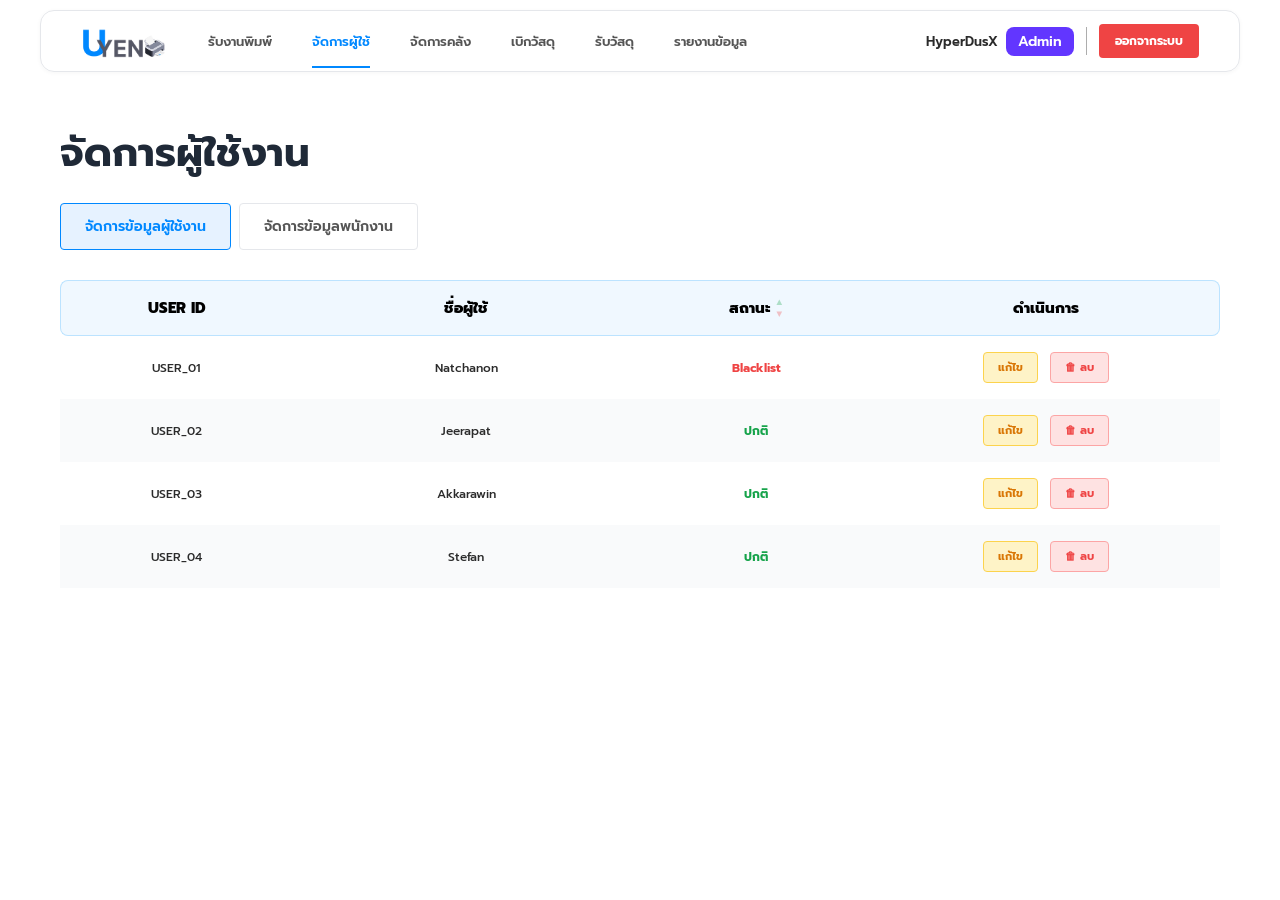
==== commit ba29aedf: "Pretest Demo WebApp" ====
--- a/dashboard.html
+++ b/dashboard.html
@@ -4,7 +4,7 @@
 <head>
     <meta charset="UTF-8">
     <meta name="viewport" content="width=device-width, initial-scale=1.0">
-    <title>UYEN - Dashboard</title>
+    <title>U-YEN | Dashboard</title>
     <!-- Fonts: Inter and Montserrat -->
     <link href="https://fonts.googleapis.com/css2?family=Prompt:wght@300;400;500;600;700;800&display=swap"
         rel="stylesheet">
--- a/css/styles.css
+++ b/css/styles.css
@@ -640,7 +640,7 @@
 }
 
 .receive-title {
-    font-size: 28px;
+    font-size: 40px;
     font-weight: 700;
     margin-bottom: 25px;
     color: #1f2937;
@@ -655,7 +655,7 @@
 }
 
 .receive-table-title {
-    font-size: 32px;
+    font-size: 40px;
     font-weight: 700;
     margin-bottom: 20px;
     color: #1f2937;
@@ -914,7 +914,7 @@
 }
 
 .page-title {
-    font-size: 28px;
+    font-size: 40px;
     font-weight: 700;
     margin-bottom: 12px;
     /* ลด margin เพื่อให้ปุ่มอยู่ใกล้คำว่ารับงานพิมพ์ */
@@ -1856,7 +1856,7 @@
 }
 
 .withdraw-title {
-    font-size: 28px;
+    font-size: 40px;
     font-weight: 700;
     margin-bottom: 25px;
     color: #1f2937;
@@ -1871,7 +1871,7 @@
 }
 
 .withdraw-table-title {
-    font-size: 32px;
+    font-size: 40px;
     font-weight: 700;
     margin-bottom: 20px;
     color: #1f2937;
@@ -2256,7 +2256,7 @@
 
 /* Page Header Component */
 .inventory-header { display: flex; flex-direction: column; align-items: flex-start; margin-bottom: 25px; }
-.title-32 { font-size: 32px; margin-bottom: 5px; font-weight: 800; color: #1f2937; }
+.title-32 { font-size: 40px; margin-bottom: 5px; font-weight: 800; color: #1f2937; }
 .subtitle-11 { font-size: 11px; color: #6b7280; font-weight: 500; }
 
 /* Summary Component */
@@ -2289,12 +2289,14 @@
 .modal-input-group-gap-20 { display: flex; flex-direction: column; gap: 20px; }
 .modal-input-wrapper-blue { display: flex; align-items: center; border: 1px solid #e2e8f0; border-radius: 6px; padding: 10px; background-color: #fff; box-sizing: border-box; }
 .modal-input-borderless-blue { border: none; outline: none; color: #0ea5e9; font-weight: 400; flex: 1; min-width: 0; }
-.modal-input-text-blue { color: #0ea5e9; font-weight: 400; width: 100%; border: 1px solid #e2e8f0; border-radius: 6px; padding: 10px; cursor: pointer; box-sizing: border-box; outline: none; background-color: white; }
-
-.dropdown-list-standard { display: none; position: absolute; top: 100%; left: 0; z-index: 9999; width: 100%; max-height: 280px; overflow-y: auto; background: white; border: 1px solid #cbd5e1; border-radius: 6px; box-shadow: 0 10px 15px -3px rgba(0,0,0,0.1); padding: 0; margin: 4px 0 0 0; list-style: none; }
-.modal-edit-large { width: 90%; max-width: 600px; border-radius: 12px; overflow: hidden; box-shadow: 0 10px 30px rgba(0,0,0,0.15); }
-.modal-confirm-small { width: 90%; max-width: 380px; border-radius: 12px; overflow: hidden; box-shadow: 0 10px 30px rgba(0,0,0,0.15); }
-.modal-status-mini { width: 90%; max-width: 260px; border-radius: 12px; overflow: hidden; text-align: center; box-shadow: 0 10px 30px rgba(0,0,0,0.15); }
+.modal-input-text-blue { color: #0ea5e9; font-weight: 400; width: 100%; border: 1px solid #e2e8f0; border-radius: 6px; padding: 10px; padding-right: 35px; cursor: pointer; box-sizing: border-box; outline: none; background-color: white; }
+.dropdown-arrow-icon { position: absolute; right: 12px; top: 72%; transform: translateY(-50%); pointer-events: none; transition: transform 0.2s; }
+.custom-dropdown-container.open .dropdown-arrow-icon { transform: translateY(-50%) rotate(180deg); }
+
+.dropdown-list-standard { position: absolute; top: 100%; left: 0; z-index: 9999; width: 100%; max-height: 280px; overflow-y: auto; background: white; border: 1px solid #cbd5e1; border-radius: 6px; box-shadow: 0 10px 15px -3px rgba(0,0,0,0.1); padding: 0; margin: 4px 0 0 0; list-style: none; }
+.modal-edit-large { width: 90%; max-width: 600px; border-radius: 12px; overflow: visible; box-shadow: 0 10px 30px rgba(0,0,0,0.15); }
+.modal-confirm-small { width: 90%; max-width: 380px; border-radius: 12px; overflow: visible; box-shadow: 0 10px 30px rgba(0,0,0,0.15); }
+.modal-status-mini { width: 90%; max-width: 260px; border-radius: 12px; overflow: visible; text-align: center; box-shadow: 0 10px 30px rgba(0,0,0,0.15); }
 
 .modal-header-confirm { padding: 20px 25px; color: white; }
 .modal-header-save { background-color: #26F977; }
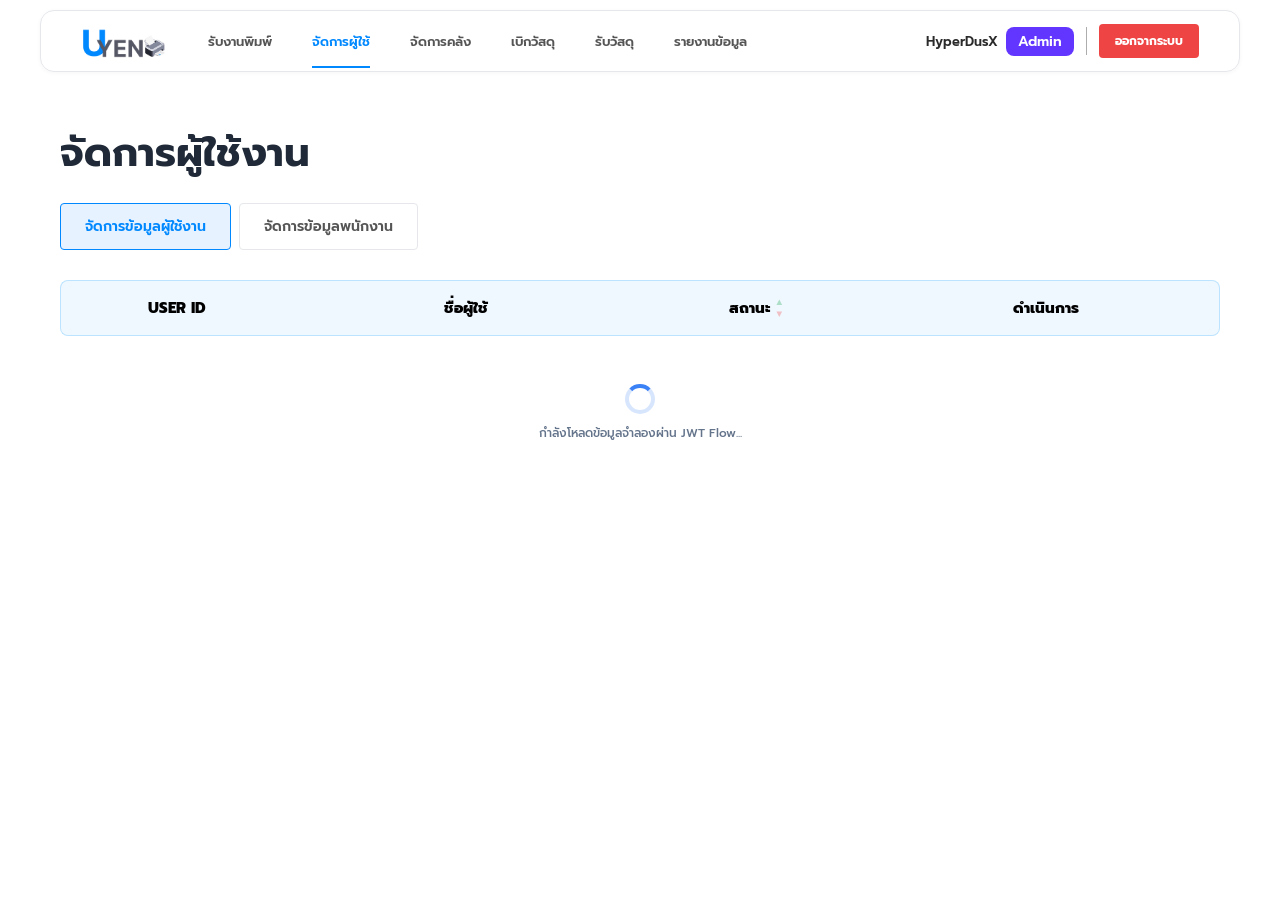
==== commit 466a1d1c: "Update HTML CSS JAVA V2 Hardcoded UI HTML files are highly interconnected and non-modifiable. There " ====
--- a/dashboard.html
+++ b/dashboard.html
@@ -99,47 +99,49 @@
         <div class="modal modal-edit-large p-0">
             <div class="modal-header modal-header-blue modal-edit-header">
                 <h2 id="edit-modal-title" class="modal-title-edit fw-700 mb-6">Somyot</h2>
-                <p id="edit-modal-subtitle" class="fw-500">แก้ไขผู้ใช้งาน</p>
+                <p id="edit-modal-subtitle" class="fw-500">แก้ไขข้อมูลผู้ใช้งาน</p>
             </div>
             <div class="modal-body p-30">
-                <form id="edit-form" class="form-grid flex-middle-end"
+                <form id="edit-form" class="form-grid"
                     onsubmit="event.preventDefault(); confirmSaveUserData();">
                     <div class="input-group">
-                        <label>Username</label>
-                        <input type="text" id="edit-username" value="Somyot" placeholder="Username" maxlength="50"
+                        <label for="edit-username">ชื่อผู้ใช้ (Username)</label>
+                        <input type="text" id="edit-username" value="Somyot" placeholder="กรอกชื่อผู้ใช้" maxlength="50"
                             oninput="validateUsername(this)">
                     </div>
+                    <div class="input-group">
+                        <label for="edit-email">อีเมล (Email)</label>
+                        <input type="text" id="edit-email" placeholder="example@email.com" maxlength="100"
+                            autocomplete="off"
+                            oninput="validateEmail(this)">
+                    </div>
+                    <div class="input-group">
+                        <label for="edit-phone">เบอร์โทรศัพท์ (Phone No.)</label>
+                        <input type="tel" id="edit-phone" maxlength="16" placeholder="000 - 000 - 0000"
+                            oninput="formatPhoneNumber(this)">
+                    </div>
+                    <div class="input-group">
+                        <label for="edit-password">รหัสผ่าน (Password)</label>
+                        <div class="password-wrapper">
+                            <input type="text" id="edit-password" placeholder="กรอกรหัสผ่านใหม่" maxlength="100" minlength="5"
+                                oninput="validatePassword(this)">
+                        </div>
+                    </div>
                     <div class="input-group" id="group-role">
-                        <label>ตำแหน่งงาน</label>
+                        <label for="edit-role">ตำแหน่งงาน (Role)</label>
                         <div class="select-wrapper">
                             <select id="edit-role">
                                 <option value="" disabled selected hidden>เลือกตำแหน่งงาน</option>
-                                <option value="Admin">Admin</option>
+
                                 <option value="พนักงาน">พนักงาน</option>
                                 <option value="เจ้าของร้าน">เจ้าของร้าน</option>
                             </select>
                         </div>
                     </div>
-                    <div class="input-group">
-                        <label>Email</label>
-                        <input type="text" id="edit-email" placeholder="example@email.com" maxlength="100"
-                            autocomplete="off"
-                            oninput="validateEmail(this)">
-                    </div>
-                    <div class="input-group">
-                        <label>Phone No.</label>
-                        <input type="tel" id="edit-phone" maxlength="16" placeholder="000 - 000 - 0000"
-                            oninput="formatPhoneNumber(this)">
-                    </div>
-                    <div class="input-group">
-                        <label>Password</label>
-                        <input type="text" id="edit-password" placeholder="Password" maxlength="100" minlength="5"
-                            oninput="validatePassword(this)">
-                    </div>
-
-                    <div class="edit-footer d-flex flex-middle-end gap-15 h-100">
+
+                    <div class="edit-footer d-flex flex-middle-between gap-15 mt-10">
                         <div class="input-group edit-footer-status hidden" id="status-group-container">
-                            <label class="modal-label-status m-0">สถานะ</label>
+                            <label class="modal-label-status m-0">สถานะการใช้งาน</label>
                             <div class="toggle-container m-0">
                                 <button type="button" class="toggle-btn toggle-normal active"
                                     onclick="setToggle(this)">ปกติ</button>
@@ -148,9 +150,9 @@
                             </div>
                         </div>
 
-                        <div class="modal-actions-right mt-0 d-flex gap-10">
-                            <button type="submit" class="btn-action btn-save-success">บันทึก</button>
-                            <button type="button" class="btn-action btn-close-danger" onclick="confirmCancelEdit()">ปิด</button>
+                        <div class="modal-actions-right d-flex gap-12">
+                            <button type="submit" class="btn-action btn-save-success">บันทึกข้อมูล</button>
+                            <button type="button" class="btn-action btn-close-danger" onclick="confirmCancelEdit()">ยกเลิก</button>
                         </div>
                     </div>
                 </form>
@@ -262,10 +264,11 @@
 
     <!-- utils.js: showValidationError, isValidEmail, validateUsername, validatePassword,
          validateEmail, formatPhoneNumber -->
-    <script src="utils.js"></script>
+    <script src="js/mock-api.js"></script>
+    <script src="js/utils.js"></script>
     <!-- Dashboard logic -->
-    <script src="dashboard.js"></script>
-    <script src="navbar.js"></script>
+    <script src="js/dashboard.js"></script>
+    <script src="js/navbar.js"></script>
 </body>
 
 </html>
--- a/css/dashboard.css
+++ b/css/dashboard.css
@@ -335,11 +335,15 @@
 
 .modal {
     background-color: #fff;
-    border-radius: 12px;
+    border-radius: 16px;
     width: 90%;
     max-width: 500px;
     overflow: hidden;
-    box-shadow: 0 10px 30px rgba(0, 0, 0, 0.15);
+    box-shadow: 0 20px 50px rgba(0, 0, 0, 0.15);
+}
+
+.modal-edit-large {
+    max-width: 650px;
 }
 
 .delete-modal {
@@ -357,7 +361,8 @@
 }
 
 .modal-header-blue {
-    background-color: #3b82f6;
+    background: linear-gradient(135deg, #3b82f6 0%, #1d4ed8 100%);
+    box-shadow: 0 4px 12px rgba(59, 130, 246, 0.3);
 }
 
 .modal-header h2 {
@@ -405,28 +410,36 @@
 }
 
 .input-group label {
-    font-size: 12px;
+    font-size: 13px;
     font-weight: 700;
-    color: #000;
+    color: #374151;
+    margin-bottom: 2px;
 }
 
 .input-group input,
 .input-group select {
     font-family: 'Prompt', sans-serif;
     width: 100%;
-    padding: 10px 12px;
-    border: 1px solid #e1e1e1;
-    border-radius: 4px;
-    font-size: 13px;
-    color: var(--primary-blue);
+    padding: 12px 14px;
+    border: 1px solid #d1d5db;
+    border-radius: 8px;
+    font-size: 14px;
+    color: #1f2937;
     outline: none;
-    background-color: #fff;
+    background-color: #f9fafb;
+    transition: all 0.2s cubic-bezier(0.4, 0, 0.2, 1);
     appearance: none;
 }
 
 .input-group input:focus,
 .input-group select:focus {
     border-color: var(--primary-blue);
+    background-color: #fff;
+    box-shadow: 0 0 0 4px rgba(0, 136, 255, 0.1);
+}
+
+.grid-full {
+    grid-column: 1 / -1;
 }
 
 .select-wrapper {
@@ -444,10 +457,24 @@
     pointer-events: none;
 }
 
+/* Utility Classes for Flex */
+.flex-middle-between {
+    display: flex;
+    justify-content: space-between;
+    align-items: center;
+}
+
+.flex-middle-end {
+    display: flex;
+    justify-content: flex-end;
+    align-items: center;
+}
+
 /* Save / Close buttons inside Modal footers */
 .modal-actions-right {
     display: flex;
     justify-content: flex-end;
+    align-items: center;
     gap: 12px;
 }
 
--- a/css/styles.css
+++ b/css/styles.css
@@ -833,11 +833,12 @@
     background-color: #f0f9ff;
     color: #111827;
     font-weight: 800;
-    padding: 15px 15px;
+    padding: 18px 15px; /* Increased to match td for even lines */
     text-align: center;
     font-size: 18px;
     border-top: 1px solid #bae6fd;
     border-bottom: 1px solid #bae6fd;
+    vertical-align: middle;
 }
 
 .receive-table th:first-child {
@@ -859,6 +860,7 @@
     font-size: 16px;
     font-weight: 500;
     border: none;
+    vertical-align: middle;
 }
 
 .receive-table td.dash-red {
@@ -2334,17 +2336,17 @@
 .text-cancel { color: #F30606; }
 
 /* Buttons in Modals */
-.btn-save-success { background-color: #dcfce7; color: #16a34a; border: 1px solid #22c55e; border-radius: 6px; padding: 8px 20px; font-weight: 700; font-size: 13px; transition: all 0.2s; }
+.btn-save-success { background-color: #dcfce7; color: #16a34a; border: 1px solid #22c55e; border-radius: 6px; padding: 8px 20px; font-weight: 700; font-size: 13px; transition: all 0.2s; cursor: pointer; }
 .btn-save-success:hover { background-color: #bbf7d0; }
 
-.btn-close-danger { background-color: #fee2e2; color: #ef4444; border: 1px solid #ef4444; border-radius: 6px; padding: 8px 20px; font-weight: 700; font-size: 13px; transition: all 0.2s; }
+.btn-close-danger { background-color: #fee2e2; color: #ef4444; border: 1px solid #ef4444; border-radius: 6px; padding: 8px 20px; font-weight: 700; font-size: 13px; transition: all 0.2s; cursor: pointer; }
 .btn-close-danger:hover { background-color: #fecaca; }
 
 .btn-save-action { background-color: #dcfce7; color: #16a34a; border: 1px solid #22c55e; border-radius: 6px; padding: 8px 16px; font-weight: 700; font-size: 13px; }
 .btn-close-danger-action { background-color: #fee2e2; color: #ef4444; border: 1px solid #ef4444; border-radius: 6px; padding: 8px 16px; font-weight: 700; font-size: 13px; }
 
-.btn-cancel-confirm-action { background-color: #fee2e2; color: #ef4444; border: 1px solid #ef4444; border-radius: 6px; padding: 8px 16px; font-weight: 700; font-size: 13px; }
-.btn-cancel-abort-action { background-color: #fff; color: #ef4444; border: 1px solid #ef4444; border-radius: 6px; padding: 8px 16px; font-weight: 700; font-size: 13px; }
+.btn-cancel-confirm-action { background-color: #fee2e2; color: #ef4444; border: 1px solid #ef4444; border-radius: 6px; padding: 8px 16px; font-weight: 700; font-size: 13px; cursor: pointer; }
+.btn-cancel-abort-action { background-color: #fff; color: #ef4444; border: 1px solid #ef4444; border-radius: 6px; padding: 8px 16px; font-weight: 700; font-size: 13px; cursor: pointer; }
 
 /* Receive Material Component Styles */
 .receive-content-area { padding-left: 30px; }
@@ -2417,4 +2419,101 @@
 .modal-icon-circle-success-large { width: 100px; height: 100px; border-radius: 50%; background-color: #22c55e; color: white; display: flex; align-items: center; justify-content: center; font-size: 60px; font-weight: bold; margin: 0 auto 25px; }
 .modal-icon-circle-error-large { width: 100px; height: 100px; border-radius: 50%; background-color: #e60000; color: white; display: flex; align-items: center; justify-content: center; font-size: 60px; font-weight: bold; margin: 0 auto 25px; }
 .modal-status-title-large { font-size: 26px; font-weight: 700; margin: 0; color: white; }
-.modal-status-h3-large { font-size: 22px; font-weight: 700; color: #000; margin-bottom: 10px; }+.modal-status-h3-large { font-size: 22px; font-weight: 700; color: #000; margin-bottom: 10px; }
+
+/* Custom Dropdown for Receive Material */
+.custom-dropdown-container {
+    position: relative;
+    width: 100%;
+}
+
+.custom-dropdown-box {
+    width: 100%;
+    padding: 12px 14px;
+    border: 1px solid #e2e8f0;
+    border-radius: 6px;
+    font-size: 16px;
+    background-color: #fff;
+    color: #3b82f6;
+    cursor: pointer;
+    display: flex;
+    justify-content: center;
+    align-items: center;
+    position: relative;
+    transition: border-color 0.2s, box-shadow 0.2s;
+    min-height: 48px;
+    text-align: center;
+}
+
+.custom-dropdown-box::after {
+    content: '\25BC';
+    position: absolute;
+    right: 15px;
+    top: 50%;
+    transform: translateY(-50%);
+    font-size: 10px;
+    color: #9ca3af;
+    transition: transform 0.2s;
+}
+
+.custom-dropdown-container.open .custom-dropdown-box {
+    border-color: #3b82f6;
+    box-shadow: 0 0 0 3px rgba(59, 130, 246, 0.1);
+}
+
+.custom-dropdown-container.open .custom-dropdown-box::after {
+    transform: translateY(-50%) rotate(180deg);
+}
+
+.custom-dropdown-list {
+    position: absolute;
+    top: calc(100% + 5px);
+    left: 0;
+    width: 100%;
+    background-color: #fff;
+    border: 1px solid #e2e8f0;
+    border-radius: 8px;
+    box-shadow: 0 10px 25px rgba(0, 0, 0, 0.1);
+    z-index: 1000;
+    max-height: 300px;
+    overflow-y: auto;
+    list-style: none;
+    padding: 5px 0;
+    margin: 0;
+    /* Ensure it opens downward */
+    transform-origin: top;
+    animation: dropdownFadeIn 0.2s ease-out;
+}
+
+@keyframes dropdownFadeIn {
+    from { opacity: 0; transform: translateY(-10px); }
+    to { opacity: 1; transform: translateY(0); }
+}
+
+.custom-dropdown-list li {
+    padding: 12px 20px;
+    font-size: 15px;
+    color: #1e293b;
+    cursor: pointer;
+    transition: background-color 0.2s, color 0.2s;
+    text-align: center;
+    font-weight: 500;
+}
+
+.custom-dropdown-list li:hover {
+    background-color: #eff6ff;
+    color: #3b82f6;
+}
+
+.custom-dropdown-list li.selected {
+    background-color: #3b82f6;
+    color: #fff;
+}
+
+.custom-dropdown-list li:not(:last-child) {
+    border-bottom: 1px solid #f1f5f9;
+}
+
+.hidden {
+    display: none !important;
+}
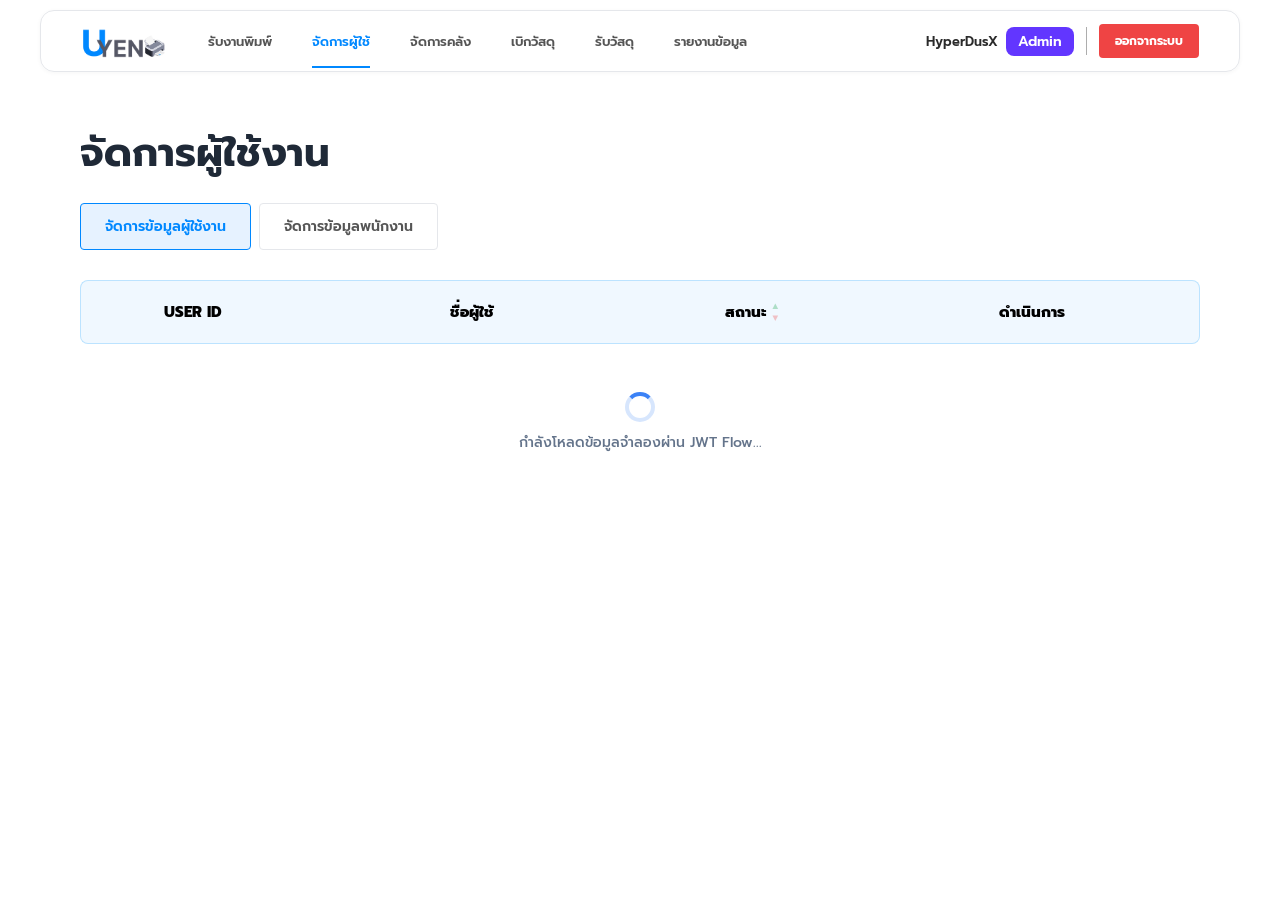
==== commit 57913b9b: "Bug Fixes UI/UX Modernization Workflow Efficiency Data Updates" ====
--- a/dashboard.html
+++ b/dashboard.html
@@ -28,6 +28,8 @@
                 <button class="tab-btn active" onclick="switchTab(1)" id="tab1-btn">จัดการข้อมูลผู้ใช้งาน</button>
                 <button class="tab-btn" onclick="switchTab(2)" id="tab2-btn">จัดการข้อมูลพนักงาน</button>
             </div>
+            <button class="btn-outline-green hidden" id="btn-add-employee"
+                onclick="showRegisterEmployeeModal()">ลงทะเบียนพนักงาน</button>
         </div>
 
         <!-- Table View 1 (Users) -->
@@ -79,16 +81,19 @@
 
     <!-- Delete Modal -->
     <div class="modal-overlay hidden" id="modal-delete">
-        <div class="modal delete-modal">
-            <div class="modal-header modal-header-red">
-                <h2>ยืนยันการลบ</h2>
-            </div>
-            <div class="modal-body delete-body">
-                <p>คุณต้องการลบ ชื่อผู้ใช้ : <span id="delete-username-text" class="fw-700"></span> หรือไม่?
-                </p>
-                <div class="modal-actions-right">
-                    <button class="btn-action btn-delete btn-delete-confirm" onclick="confirmDelete()">🗑 ลบ</button>
-                    <button class="btn-action btn-cancel" onclick="closeModal('modal-delete')">ยกเลิก</button>
+        <div class="modal modal-confirm-small p-0">
+            <div class="modal-header-confirm modal-header-cancel">
+                <h2 class="modal-title-confirm">ยืนยันการลบข้อมูล</h2>
+            </div>
+            <div class="modal-body-standard d-flex flex-col align-center text-center">
+                <h3 class="modal-h3-confirm" style="text-align: center;">
+                    คุณต้องการลบชื่อผู้ใช้ : <br>
+                    <span id="delete-username-text" class="text-cancel fw-700">Username</span> ใช่หรือไม่ ?
+                </h3>
+                <div class="modal-actions-center d-flex gap-10 mt-25">
+                    <button class="btn-action btn-close" onclick="confirmDelete()">ยืนยันการลบ</button>
+                    <button type="button" class="btn-action btn-cancel"
+                        onclick="closeModal('modal-delete')">ยกเลิก</button>
                 </div>
             </div>
         </div>
@@ -102,8 +107,7 @@
                 <p id="edit-modal-subtitle" class="fw-500">แก้ไขข้อมูลผู้ใช้งาน</p>
             </div>
             <div class="modal-body p-30">
-                <form id="edit-form" class="form-grid"
-                    onsubmit="event.preventDefault(); confirmSaveUserData();">
+                <form id="edit-form" class="form-grid" onsubmit="event.preventDefault(); confirmSaveUserData();">
                     <div class="input-group">
                         <label for="edit-username">ชื่อผู้ใช้ (Username)</label>
                         <input type="text" id="edit-username" value="Somyot" placeholder="กรอกชื่อผู้ใช้" maxlength="50"
@@ -112,8 +116,7 @@
                     <div class="input-group">
                         <label for="edit-email">อีเมล (Email)</label>
                         <input type="text" id="edit-email" placeholder="example@email.com" maxlength="100"
-                            autocomplete="off"
-                            oninput="validateEmail(this)">
+                            autocomplete="off" oninput="validateEmail(this)">
                     </div>
                     <div class="input-group">
                         <label for="edit-phone">เบอร์โทรศัพท์ (Phone No.)</label>
@@ -123,25 +126,15 @@
                     <div class="input-group">
                         <label for="edit-password">รหัสผ่าน (Password)</label>
                         <div class="password-wrapper">
-                            <input type="text" id="edit-password" placeholder="กรอกรหัสผ่านใหม่" maxlength="100" minlength="5"
-                                oninput="validatePassword(this)">
-                        </div>
-                    </div>
-                    <div class="input-group" id="group-role">
-                        <label for="edit-role">ตำแหน่งงาน (Role)</label>
-                        <div class="select-wrapper">
-                            <select id="edit-role">
-                                <option value="" disabled selected hidden>เลือกตำแหน่งงาน</option>
-
-                                <option value="พนักงาน">พนักงาน</option>
-                                <option value="เจ้าของร้าน">เจ้าของร้าน</option>
-                            </select>
-                        </div>
-                    </div>
-
-                    <div class="edit-footer d-flex flex-middle-between gap-15 mt-10">
-                        <div class="input-group edit-footer-status hidden" id="status-group-container">
-                            <label class="modal-label-status m-0">สถานะการใช้งาน</label>
+                            <input type="text" id="edit-password" placeholder="กรอกรหัสผ่านใหม่" maxlength="100"
+                                minlength="5" oninput="validatePassword(this)">
+                        </div>
+                    </div>
+                    <!-- Row 3: Role/Status (Left) + Buttons (Right) -->
+                    <div id="footer-left-side">
+                        <!-- Status Section (for Users) -->
+                        <div id="status-group-container" class="input-group hidden">
+                            <label class="modal-label-status">สถานะการใช้งาน</label>
                             <div class="toggle-container m-0">
                                 <button type="button" class="toggle-btn toggle-normal active"
                                     onclick="setToggle(this)">ปกติ</button>
@@ -150,9 +143,25 @@
                             </div>
                         </div>
 
-                        <div class="modal-actions-right d-flex gap-12">
+                        <!-- Role Section (for Employees) -->
+                        <div id="role-group-container" class="input-group hidden">
+                            <label class="modal-label-status">ตำแหน่งงาน (Role)</label>
+                            <div class="select-wrapper">
+                                <select id="edit-role" style="height: 45px;">
+                                    <option value="" disabled selected hidden>เลือกตำแหน่งงาน</option>
+                                    <option value="Admin">ผู้ดูแลระบบ (Admin)</option>
+                                    <option value="พนักงาน">พนักงาน</option>
+                                    <option value="เจ้าของร้าน">เจ้าของร้าน</option>
+                                </select>
+                            </div>
+                        </div>
+                    </div>
+
+                    <div id="footer-right-side" class="d-flex align-end justify-end">
+                        <div class="modal-actions-right d-flex gap-12" style="margin-top: 0;">
                             <button type="submit" class="btn-action btn-save-success">บันทึกข้อมูล</button>
-                            <button type="button" class="btn-action btn-close-danger" onclick="confirmCancelEdit()">ยกเลิก</button>
+                            <button type="button" class="btn-action btn-close-danger"
+                                onclick="confirmCancelEdit()">ยกเลิก</button>
                         </div>
                     </div>
                 </form>
@@ -168,15 +177,15 @@
             <div class="modal-header-confirm modal-header-save">
                 <h2 class="modal-title-confirm">ยืนยันการบันทึกข้อมูล</h2>
             </div>
-            <div class="modal-body-standard d-flex flex-col">
-                <h3 class="modal-h3-confirm">
-                    คุณต้องการบันทึกข้อมูลของ <br> <span id="confirm-username"
-                        class="text-save fw-700">Username</span> ใช่หรือไม่ ?
+            <div class="modal-body-standard d-flex flex-col align-center text-center">
+                <h3 class="modal-h3-confirm" style="text-align: center;">
+                    คุณต้องการบันทึกข้อมูลของ <br> <span id="confirm-username" class="text-save fw-700">Username</span>
+                    ใช่หรือไม่ ?
                 </h3>
-                <div class="modal-actions-right d-flex gap-10">
-                    <button class="btn-action btn-save-action"
+                <div class="modal-actions-center d-flex gap-10">
+                    <button class="btn-action btn-save"
                         onclick="executeSaveUserData()">บันทึกข้อมูลผู้ใช้</button>
-                    <button type="button" class="btn-action btn-close-danger-action"
+                    <button type="button" class="btn-action btn-cancel"
                         onclick="abortSaveUserData()">ยกเลิก</button>
                 </div>
             </div>
@@ -205,15 +214,15 @@
             <div class="modal-header-confirm modal-header-cancel">
                 <h2 class="modal-title-confirm">ยืนยันการยกเลิกบันทึกข้อมูล</h2>
             </div>
-            <div class="modal-body-standard d-flex flex-col">
-                <h3 class="modal-h3-confirm">
+            <div class="modal-body-standard d-flex flex-col align-center text-center">
+                <h3 class="modal-h3-confirm" style="text-align: center;">
                     คุณต้องยืนยันการยกเลิกบันทึกข้อมูลของ <br> <span id="cancel-confirm-username"
                         class="text-cancel fw-700">Username</span> ใช่หรือไม่ ?
                 </h3>
-                <div class="modal-actions-right d-flex gap-10">
-                    <button class="btn-action btn-cancel-confirm-action"
+                <div class="modal-actions-center d-flex gap-10">
+                    <button class="btn-action btn-close"
                         onclick="executeCancelEdit()">ยกเลิกบันทึกข้อมูลผู้ใช้</button>
-                    <button type="button" class="btn-action btn-cancel-abort-action"
+                    <button type="button" class="btn-action btn-cancel"
                         onclick="abortCancelEdit()">ยกเลิก</button>
                 </div>
             </div>
--- a/css/dashboard.css
+++ b/css/dashboard.css
@@ -131,8 +131,8 @@
 
 /* Main Dashboard wrapper */
 .dashboard-main {
-    padding: 40px 60px;
-    max-width: 1400px;
+    padding: 40px 80px;
+    max-width: 1700px;
     margin: 0 auto;
 }
 
@@ -214,7 +214,7 @@
 
 .data-table th {
     background-color: var(--table-header-bg);
-    padding: 16px;
+    padding: 20px 30px;
     font-size: 15px;
     font-weight: 800;
     text-align: center;
@@ -268,8 +268,8 @@
 }
 
 .data-table td {
-    padding: 16px;
-    font-size: 12px;
+    padding: 22px 30px;
+    font-size: 14px;
     font-weight: 500;
     text-align: center;
     color: var(--text-dark);
@@ -357,12 +357,18 @@
 }
 
 .modal-header-red {
-    background-color: #ef4444;
+    background: linear-gradient(135deg, #ef4444 0%, #dc2626 100%);
+    box-shadow: 0 4px 12px rgba(239, 68, 68, 0.2);
 }
 
 .modal-header-blue {
     background: linear-gradient(135deg, #3b82f6 0%, #1d4ed8 100%);
     box-shadow: 0 4px 12px rgba(59, 130, 246, 0.3);
+}
+
+.modal-header-save {
+    background: linear-gradient(135deg, #22c55e 0%, #16a34a 100%);
+    box-shadow: 0 4px 12px rgba(34, 197, 94, 0.2);
 }
 
 .modal-header h2 {
@@ -487,31 +493,41 @@
 
 /* Larger size for Save and Close Buttons */
 .btn-save {
-    color: var(--btn-save-text);
-    border: 1px solid var(--btn-save-border);
-    background-color: var(--btn-save-bg);
-    padding: 10px 24px;
-    font-size: 12px;
+    color: #fff;
+    border: none;
+    background-color: #22c55e;
+    padding: 10px 28px;
+    font-size: 14px;
+    border-radius: 8px;
+    box-shadow: 0 4px 12px rgba(34, 197, 94, 0.3);
 }
 
 .btn-close {
-    color: var(--btn-delete-text);
-    border: 1px solid var(--btn-delete-border);
-    background-color: var(--btn-delete-bg);
-    padding: 10px 24px;
-    font-size: 12px;
+    color: #fff;
+    border: none;
+    background-color: #ef4444;
+    padding: 10px 28px;
+    font-size: 14px;
+    border-radius: 8px;
+    box-shadow: 0 4px 12px rgba(239, 68, 68, 0.3);
 }
 
 .btn-cancel {
-    color: #333;
-    border: 1px solid var(--border-gray);
-    background-color: #fff;
-    padding: 8px 24px;
-    font-size: 12px;
+    color: #475569;
+    border: none;
+    background-color: #f1f5f9;
+    padding: 10px 28px;
+    font-size: 14px;
+    border-radius: 8px;
 }
 
 .btn-delete-confirm {
-    padding: 8px 24px;
+    padding: 10px 28px;
+    background-color: #ef4444;
+    color: #fff;
+    border: none;
+    border-radius: 8px;
+    box-shadow: 0 4px 12px rgba(239, 68, 68, 0.3);
 }
 
 /* Toggles */
@@ -656,4 +672,17 @@
     background-color: #fff5f5 !important;
     animation: inputShake 0.35s ease;
     transition: border-color 0.2s, box-shadow 0.2s, background-color 0.2s;
+}
+
+/* Utility Classes */
+.align-center {
+    align-items: center !important;
+}
+
+.text-center {
+    text-align: center !important;
+}
+
+.justify-center {
+    justify-content: center !important;
 }
--- a/css/styles.css
+++ b/css/styles.css
@@ -85,7 +85,7 @@
     font-size: 14px;
     outline: none;
     transition: border-color 0.2s;
-    background-color: #f9fafb;
+    background-color: #ffffff;
     color: #1f2937;
 }
 
@@ -315,11 +315,25 @@
 }
 
 /* Utility Classes */
-.hidden { display: none !important; }
-.z-2000 { z-index: 2000 !important; }
-.p-30 { padding: 30px !important; }
-.gap-12 { gap: 12px !important; }
-.me-auto { margin-right: auto !important; }
+.hidden {
+    display: none !important;
+}
+
+.z-2000 {
+    z-index: 2000 !important;
+}
+
+.p-30 {
+    padding: 30px !important;
+}
+
+.gap-12 {
+    gap: 12px !important;
+}
+
+.me-auto {
+    margin-right: auto !important;
+}
 
 /* Dashboard Component Styles */
 .edit-footer-status {
@@ -833,7 +847,8 @@
     background-color: #f0f9ff;
     color: #111827;
     font-weight: 800;
-    padding: 18px 15px; /* Increased to match td for even lines */
+    padding: 18px 15px;
+    /* Increased to match td for even lines */
     text-align: center;
     font-size: 18px;
     border-top: 1px solid #bae6fd;
@@ -956,6 +971,19 @@
     --theme-text: #2563eb;
 }
 
+body.theme-online .btn-toggle.online {
+    background-color: #ffffff;
+    color: var(--theme-text);
+    border-color: var(--theme-primary);
+    box-shadow: 0 1px 3px rgba(0, 0, 0, 0.05);
+}
+
+body.theme-online .btn-toggle.walkin,
+body.theme-online .btn-toggle.record {
+    color: #94a3b8;
+    border-color: transparent;
+}
+
 /* Walk In Theme Override */
 body.theme-walkin {
     --theme-primary: #f97316;
@@ -965,17 +993,130 @@
     --theme-text: #ea580c;
 }
 
-/* Toggle Active States */
-body.theme-online .btn-toggle.online {
+body.theme-walkin .btn-toggle.walkin {
     background-color: #ffffff;
     color: var(--theme-text);
     border-color: var(--theme-primary);
     box-shadow: 0 1px 3px rgba(0, 0, 0, 0.05);
 }
 
-body.theme-online .btn-toggle.walkin {
+body.theme-walkin .btn-toggle.online,
+body.theme-walkin .btn-toggle.record {
     color: #94a3b8;
     border-color: transparent;
+}
+
+/* Record Theme Override (Pink/Red) */
+body.theme-record {
+    --theme-primary: #f43f5e;
+    /* Rose 500 */
+    --theme-light: #fff1f2;
+    --theme-border: #fecdd3;
+    --theme-text: #e11d48;
+}
+
+body.theme-record .btn-toggle.record {
+    background-color: #ffffff;
+    /* Rose 100 background */
+    color: #e11d48;
+    /* Rose 600 text */
+    border: 1px solid #fda4af;
+    box-shadow: 0 1px 3px rgba(0, 0, 0, 0.05);
+}
+
+body.theme-record .btn-toggle.online,
+body.theme-record .btn-toggle.walkin {
+    color: #94a3b8;
+    border-color: transparent;
+}
+
+/* Record View Layout */
+.record-container {
+    display: grid;
+    grid-template-columns: 350px 1fr;
+    gap: 30px;
+    align-items: flex-start;
+    margin-top: 10px;
+}
+
+.record-form-card {
+    background: #fff;
+    border: 1px solid #e2e8f0;
+    border-radius: 24px;
+    padding: 35px 25px;
+    box-shadow: 0 4px 15px rgba(0, 0, 0, 0.03);
+}
+
+.record-title {
+    font-size: 28px;
+    font-weight: 700;
+    margin-bottom: 25px;
+    color: #1f2937;
+}
+
+.record-form-grid {
+    display: flex;
+    flex-direction: column;
+    gap: 15px;
+}
+
+.record-form-grid .full-width {
+    grid-column: 1 / -1;
+}
+
+.record-form-grid textarea {
+    width: 100%;
+    min-height: 120px;
+    padding: 12px 14px;
+    border: 1px solid #e2e8f0;
+    border-radius: 8px;
+    font-size: 14px;
+    font-family: inherit;
+    resize: none;
+    background-color: #fff;
+    outline: none;
+}
+
+.record-form-grid textarea:focus {
+    border-color: #3b82f6;
+}
+
+.btn-record-submit {
+    width: max-content;
+    padding: 10px 24px;
+    border-radius: 8px;
+    border: 1px solid #22c55e;
+    background-color: #f0fdf4;
+    color: #16a34a;
+    font-size: 16px;
+    font-weight: 700;
+    cursor: pointer;
+    transition: all 0.2s;
+}
+
+.btn-record-submit:hover {
+    background-color: #dcfce7;
+}
+
+.record-form-footer {
+    display: flex;
+    justify-content: flex-end;
+    margin-top: 10px;
+}
+
+.history-table-container {
+    background: #fff;
+    border-radius: 12px;
+}
+
+.history-table th {
+    background-color: #f0f9ff !important;
+    border-top: 1px solid #bae6fd !important;
+    border-bottom: 1px solid #bae6fd !important;
+}
+
+.history-table td {
+    border-bottom: 1px solid #f1f5f9;
 }
 
 body.theme-walkin .btn-toggle.walkin {
@@ -1821,12 +1962,29 @@
 
 /* ─── Input Validation Error State ──────────────────────────────────────────── */
 @keyframes inputShake {
-    0%   { transform: translateX(0); }
-    20%  { transform: translateX(-5px); }
-    40%  { transform: translateX(5px); }
-    60%  { transform: translateX(-4px); }
-    80%  { transform: translateX(4px); }
-    100% { transform: translateX(0); }
+    0% {
+        transform: translateX(0);
+    }
+
+    20% {
+        transform: translateX(-5px);
+    }
+
+    40% {
+        transform: translateX(5px);
+    }
+
+    60% {
+        transform: translateX(-4px);
+    }
+
+    80% {
+        transform: translateX(4px);
+    }
+
+    100% {
+        transform: translateX(0);
+    }
 }
 
 .input-error {
@@ -2139,29 +2297,30 @@
     .summary-right {
         width: 100%;
     }
-/* --- Online / Walk-in Toggle Separation --- */
-.theme-online .job-walkin {
-    display: none;
-}
-
-.theme-walkin .job-online {
-    display: none;
-}
-
-/* Toggle Button Active States */
-.btn-toggle {
-    transition: all 0.2s;
-}
-
-.theme-online .btn-toggle.online {
-    background-color: #3b82f6;
-    color: white;
-}
-
-.theme-walkin .btn-toggle.walkin {
-    background-color: #3b82f6;
-    color: white;
-}
+
+    /* --- Online / Walk-in Toggle Separation --- */
+    .theme-online .job-walkin {
+        display: none;
+    }
+
+    .theme-walkin .job-online {
+        display: none;
+    }
+
+    /* Toggle Button Active States */
+    .btn-toggle {
+        transition: all 0.2s;
+    }
+
+    .theme-online .btn-toggle.online {
+        background-color: #3b82f6;
+        color: white;
+    }
+
+    .theme-walkin .btn-toggle.walkin {
+        background-color: #3b82f6;
+        color: white;
+    }
 
     .withdraw-table {
         display: block;
@@ -2171,255 +2330,1254 @@
 }
 
 /* --- Utility Classes for Refactoring --- */
-.d-flex { display: flex; }
-.flex-middle { display: flex; align-items: center; }
-.flex-middle-start { display: flex; align-items: flex-start; }
-.flex-middle-end { display: flex; align-items: center; justify-content: flex-end; }
-.flex-center { display: flex; align-items: center; justify-content: center; }
-.flex-between { display: flex; justify-content: space-between; align-items: center; }
-.flex-baseline { display: flex; align-items: baseline; }
-.flex-col { display: flex; flex-direction: column; }
-.text-center { text-align: center; }
-.text-right { text-align: right; }
-
-.h-40 { height: 40px !important; }
-.h-100 { height: 100% !important; }
-.lh-1 { line-height: 1 !important; }
-
-.gap-1 { gap: 1px; }
-.gap-2 { gap: 2px; }
-.gap-4 { gap: 4px; }
-.gap-6 { gap: 6px; }
-.gap-8 { gap: 8px; }
-.gap-12 { gap: 12px; }
-.gap-15 { gap: 15px; }
-.gap-20 { gap: 20px; }
-
-.w-10 { width: 10%; }
-.w-15 { width: 15%; }
-.w-20 { width: 20%; }
-.w-25 { width: 25%; }
-.w-30 { width: 30%; }
-.w-35 { width: 35%; }
-.w-40 { width: 40%; }
-.w-45 { width: 45%; }
-.w-100 { width: 100%; }
-
-.m-0 { margin: 0 !important; }
-.mt-0 { margin-top: 0 !important; }
-.mt-20 { margin-top: 20px; }
-.mb-6 { margin-bottom: 6px; }
-.mb-10 { margin-bottom: 10px; }
-.mb-15 { margin-bottom: 15px; }
-.mb-20 { margin-bottom: 20px; }
-.mb-25 { margin-bottom: 25px; }
-.mb-30 { margin-bottom: 30px; }
-
-.fw-800 { font-weight: 800; }
-
-.f-11 { font-size: 11px; }
-.f-12 { font-size: 12px; }
-.f-13 { font-size: 13px; }
-.f-14 { font-size: 14px; }
-.f-30 { font-size: 30px; }
-
-.text-purple-accent { color: #460BF9; }
-.text-red { color: #ef4444; }
-.text-gray-muted { color: #9ca3af; }
-.text-white { color: #fff; }
-.text-blue { color: #3b82f6; }
-.text-orange { color: #f59e0b; }
-
-.bg-white { background-color: #fff; }
-.bg-red-light { background-color: #fff1f0; }
-
-.border-red { border: 1px solid #ff4d4f; }
-.border-gray-light { border: 1px solid #e2e8f0; }
-
-.cursor-pointer { cursor: pointer; }
-.nowrap { white-space: nowrap; }
-.relative { position: relative; }
-.absolute { position: absolute; }
-.box-border { box-sizing: border-box; }
-
-.right-8 { right: 8px; }
-.pr-28 { padding-right: 28px; }
-
-.inline-flex-middle { display: inline-flex; align-items: center; }
-.inline-flex-stretch { display: inline-flex; align-items: stretch; }
-
-.p-0 { padding: 0 !important; }
+.d-flex {
+    display: flex;
+}
+
+.flex-middle {
+    display: flex;
+    align-items: center;
+}
+
+.flex-middle-start {
+    display: flex;
+    align-items: flex-start;
+}
+
+.flex-middle-end {
+    display: flex;
+    align-items: center;
+    justify-content: flex-end;
+}
+
+.flex-center {
+    display: flex;
+    align-items: center;
+    justify-content: center;
+}
+
+.flex-between {
+    display: flex;
+    justify-content: space-between;
+    align-items: center;
+}
+
+.flex-baseline {
+    display: flex;
+    align-items: baseline;
+}
+
+.flex-col {
+    display: flex;
+    flex-direction: column;
+}
+
+.text-center {
+    text-align: center;
+}
+
+.text-right {
+    text-align: right;
+}
+
+.h-40 {
+    height: 40px !important;
+}
+
+.h-100 {
+    height: 100% !important;
+}
+
+.lh-1 {
+    line-height: 1 !important;
+}
+
+.gap-1 {
+    gap: 1px;
+}
+
+.gap-2 {
+    gap: 2px;
+}
+
+.gap-4 {
+    gap: 4px;
+}
+
+.gap-6 {
+    gap: 6px;
+}
+
+.gap-8 {
+    gap: 8px;
+}
+
+.gap-12 {
+    gap: 12px;
+}
+
+.gap-15 {
+    gap: 15px;
+}
+
+.gap-20 {
+    gap: 20px;
+}
+
+.w-10 {
+    width: 10%;
+}
+
+.w-15 {
+    width: 15%;
+}
+
+.w-20 {
+    width: 20%;
+}
+
+.w-25 {
+    width: 25%;
+}
+
+.w-30 {
+    width: 30%;
+}
+
+.w-35 {
+    width: 35%;
+}
+
+.w-40 {
+    width: 40%;
+}
+
+.w-45 {
+    width: 45%;
+}
+
+.w-100 {
+    width: 100%;
+}
+
+.m-0 {
+    margin: 0 !important;
+}
+
+.mt-0 {
+    margin-top: 0 !important;
+}
+
+.mt-20 {
+    margin-top: 20px;
+}
+
+.mb-6 {
+    margin-bottom: 6px;
+}
+
+.mb-10 {
+    margin-bottom: 10px;
+}
+
+.mb-15 {
+    margin-bottom: 15px;
+}
+
+.mb-20 {
+    margin-bottom: 20px;
+}
+
+.mb-25 {
+    margin-bottom: 25px;
+}
+
+.mb-30 {
+    margin-bottom: 30px;
+}
+
+.fw-800 {
+    font-weight: 800;
+}
+
+.f-11 {
+    font-size: 11px;
+}
+
+.f-12 {
+    font-size: 12px;
+}
+
+.f-13 {
+    font-size: 13px;
+}
+
+.f-14 {
+    font-size: 14px;
+}
+
+.f-30 {
+    font-size: 30px;
+}
+
+.text-purple-accent {
+    color: #460BF9;
+}
+
+.text-red {
+    color: #ef4444;
+}
+
+.text-gray-muted {
+    color: #9ca3af;
+}
+
+.text-white {
+    color: #fff;
+}
+
+.text-blue {
+    color: #3b82f6;
+}
+
+.text-orange {
+    color: #f59e0b;
+}
+
+.bg-white {
+    background-color: #fff;
+}
+
+.bg-red-light {
+    background-color: #fff1f0;
+}
+
+.border-red {
+    border: 1px solid #ff4d4f;
+}
+
+.border-gray-light {
+    border: 1px solid #e2e8f0;
+}
+
+.cursor-pointer {
+    cursor: pointer;
+}
+
+.nowrap {
+    white-space: nowrap;
+}
+
+.relative {
+    position: relative;
+}
+
+.absolute {
+    position: absolute;
+}
+
+.box-border {
+    box-sizing: border-box;
+}
+
+.right-8 {
+    right: 8px;
+}
+
+.pr-28 {
+    padding-right: 28px;
+}
+
+.inline-flex-middle {
+    display: inline-flex;
+    align-items: center;
+}
+
+.inline-flex-stretch {
+    display: inline-flex;
+    align-items: stretch;
+}
+
+.p-0 {
+    padding: 0 !important;
+}
 
 /* Navbar Component Styles */
-.nav-right-container { display: flex; align-items: center; gap: 12px; }
-.nav-profile-info { display: flex; align-items: center; gap: 8px; }
-.nav-role-badge-purple { background-color: #6236FF; color: white; padding: 4px 12px; border-radius: 8px; font-size: 14px; font-weight: 600; }
-.nav-v-divider { width: 1px; height: 28px; background-color: #ADADAD; }
+.nav-right-container {
+    display: flex;
+    align-items: center;
+    gap: 12px;
+}
+
+.nav-profile-info {
+    display: flex;
+    align-items: center;
+    gap: 8px;
+}
+
+.nav-role-badge-purple {
+    background-color: #6236FF;
+    color: white;
+    padding: 4px 12px;
+    border-radius: 8px;
+    font-size: 14px;
+    font-weight: 600;
+}
+
+.nav-v-divider {
+    width: 1px;
+    height: 28px;
+    background-color: #ADADAD;
+}
 
 /* Page Header Component */
-.inventory-header { display: flex; flex-direction: column; align-items: flex-start; margin-bottom: 25px; }
-.title-32 { font-size: 40px; margin-bottom: 5px; font-weight: 800; color: #1f2937; }
-.subtitle-11 { font-size: 11px; color: #6b7280; font-weight: 500; }
+.inventory-header {
+    display: flex;
+    flex-direction: column;
+    align-items: flex-start;
+    margin-bottom: 25px;
+}
+
+.title-32 {
+    font-size: 40px;
+    margin-bottom: 5px;
+    font-weight: 800;
+    color: #1f2937;
+}
+
+.subtitle-11 {
+    font-size: 11px;
+    color: #6b7280;
+    font-weight: 500;
+}
 
 /* Summary Component */
-.summary-count-group { display: flex; align-items: baseline; gap: 8px; }
-.text-20-bold { font-size: 20px; font-weight: 800; color: #1a1a1a; }
-.count-28-red { font-size: 28px; font-weight: 800; color: #ef4444; line-height: 1; }
-
-.btn-reset-outline { background-color: #ffffff; color: #ff4d4f; border: 1px solid #ff4d4f; border-radius: 6px; padding: 6px 12px; font-size: 12px; font-weight: 500; cursor: pointer; display: inline-flex; align-items: center; justify-content: center; gap: 4px; transition: all 0.2s; font-family: 'Prompt', sans-serif; white-space: nowrap; box-sizing: border-box; }
-.btn-reset-outline:hover { background-color: #fff1f0; }
+.summary-count-group {
+    display: flex;
+    align-items: baseline;
+    gap: 8px;
+}
+
+.text-20-bold {
+    font-size: 20px;
+    font-weight: 800;
+    color: #1a1a1a;
+}
+
+.count-28-red {
+    font-size: 28px;
+    font-weight: 800;
+    color: #ef4444;
+    line-height: 1;
+}
+
+.btn-reset-outline {
+    background-color: #ffffff;
+    color: #ff4d4f;
+    border: 1px solid #ff4d4f;
+    border-radius: 6px;
+    padding: 6px 12px;
+    font-size: 12px;
+    font-weight: 500;
+    cursor: pointer;
+    display: inline-flex;
+    align-items: center;
+    justify-content: center;
+    gap: 4px;
+    transition: all 0.2s;
+    font-family: 'Prompt', sans-serif;
+    white-space: nowrap;
+    box-sizing: border-box;
+}
+
+.btn-reset-outline:hover {
+    background-color: #fff1f0;
+}
 
 
 /* Table Components */
-.table-wrapper-blue { width: 100%; border: 1px solid #93c5fd; border-radius: 8px; overflow: hidden; background-color: #fff; }
-.table-inventory-header { background-color: #f0f9ff; border-bottom: 1px solid #93c5fd; }
-.table-th-inventory { color: #111827; font-size: 14px; padding-top: 15px; padding-bottom: 15px; }
-.table-th-left-30 { text-align: left; padding-left: 30px; }
-.table-td-left-30 { text-align: left; padding-left: 30px; word-break: break-word; overflow-wrap: break-word; }
-
-.sort-arrows-vertical { display: inline-flex; flex-direction: column; gap: 1px; line-height: 1; cursor: pointer; }
-.sort-arrow-up { font-size: 10px; color: #bbf7d0; cursor: pointer; user-select: none; transition: color 0.2s; }
-.sort-arrow-down { font-size: 10px; color: #fecaca; cursor: pointer; user-select: none; transition: color 0.2s; }
-.sort-arrow-blue { color: #bae6fd; }
-
-.item-name-bold { font-weight: 600; color: #111827; }
-.item-type-muted { font-weight: 600; color: #4b5563; }
+.table-wrapper-blue {
+    width: 100%;
+    border: 1px solid #93c5fd;
+    border-radius: 8px;
+    overflow: hidden;
+    background-color: #fff;
+}
+
+.table-inventory-header {
+    background-color: #f0f9ff;
+    border-bottom: 1px solid #93c5fd;
+}
+
+.table-th-inventory {
+    color: #111827;
+    font-size: 15px;
+    padding-top: 20px;
+    padding-bottom: 20px;
+    padding-left: 15px;
+    padding-right: 15px;
+}
+
+.table-th-left-30 {
+    text-align: left;
+    padding-left: 45px;
+}
+
+.table-td-left-30 {
+    text-align: left;
+    padding-left: 45px;
+    word-break: break-word;
+    overflow-wrap: break-word;
+}
+
+.sort-arrows-vertical {
+    display: inline-flex;
+    flex-direction: column;
+    gap: 1px;
+    line-height: 1;
+    cursor: pointer;
+}
+
+.sort-arrow-up {
+    font-size: 10px;
+    color: #bbf7d0;
+    cursor: pointer;
+    user-select: none;
+    transition: color 0.2s;
+}
+
+.sort-arrow-down {
+    font-size: 10px;
+    color: #fecaca;
+    cursor: pointer;
+    user-select: none;
+    transition: color 0.2s;
+}
+
+.sort-arrow-blue {
+    color: #bae6fd;
+}
+
+.item-name-bold {
+    font-weight: 600;
+    color: #111827;
+}
+
+.item-type-muted {
+    font-weight: 600;
+    color: #4b5563;
+}
+
+/* Action Buttons Wrapper */
+.table-td-actions {
+    padding-right: 45px !important;
+    text-align: right !important;
+}
+
+.action-buttons-wrapper {
+    display: flex;
+    align-items: center;
+    justify-content: flex-end;
+    gap: 12px;
+}
+
+.custom-btn-edit {
+    background-color: #fffbeb;
+    color: #d97706;
+    border: 1px solid #fcd34d;
+    padding: 0;
+    height: 40px;
+    width: 130px;
+    display: inline-flex;
+    align-items: center;
+    justify-content: center;
+    border-radius: 6px;
+    font-size: 14px;
+    font-weight: 700;
+    cursor: pointer;
+    transition: all 0.2s;
+    white-space: nowrap;
+}
+
+.custom-btn-edit:hover {
+    background-color: #fef3c7;
+    border-color: #fbbf24;
+}
+
+.custom-btn-delete {
+    background-color: #fef2f2;
+    color: #ef4444;
+    border: 1px solid #fca5a5;
+    padding: 0;
+    height: 40px;
+    width: 130px;
+    display: inline-flex;
+    align-items: center;
+    justify-content: center;
+    border-radius: 6px;
+    font-size: 14px;
+    font-weight: 700;
+    cursor: pointer;
+    transition: all 0.2s;
+    white-space: nowrap;
+}
+
+.custom-btn-delete:hover {
+    background-color: #fee2e2;
+    border-color: #f87171;
+}
 
 /* Modal specific for Inventory */
-.modal-header-blue-dark { background-color: #3b6592; padding: 25px 30px; color: white; }
-.modal-title-center-24 { font-size: 24px; font-weight: 700; margin: 0; text-align: center; }
-.modal-input-group-gap-20 { display: flex; flex-direction: column; gap: 20px; }
-.modal-input-wrapper-blue { display: flex; align-items: center; border: 1px solid #e2e8f0; border-radius: 6px; padding: 10px; background-color: #fff; box-sizing: border-box; }
-.modal-input-borderless-blue { border: none; outline: none; color: #0ea5e9; font-weight: 400; flex: 1; min-width: 0; }
-.modal-input-text-blue { color: #0ea5e9; font-weight: 400; width: 100%; border: 1px solid #e2e8f0; border-radius: 6px; padding: 10px; padding-right: 35px; cursor: pointer; box-sizing: border-box; outline: none; background-color: white; }
-.dropdown-arrow-icon { position: absolute; right: 12px; top: 72%; transform: translateY(-50%); pointer-events: none; transition: transform 0.2s; }
-.custom-dropdown-container.open .dropdown-arrow-icon { transform: translateY(-50%) rotate(180deg); }
-
-.dropdown-list-standard { position: absolute; top: 100%; left: 0; z-index: 9999; width: 100%; max-height: 280px; overflow-y: auto; background: white; border: 1px solid #cbd5e1; border-radius: 6px; box-shadow: 0 10px 15px -3px rgba(0,0,0,0.1); padding: 0; margin: 4px 0 0 0; list-style: none; }
-.modal-edit-large { width: 90%; max-width: 600px; border-radius: 12px; overflow: visible; box-shadow: 0 10px 30px rgba(0,0,0,0.15); }
-.modal-confirm-small { width: 90%; max-width: 380px; border-radius: 12px; overflow: visible; box-shadow: 0 10px 30px rgba(0,0,0,0.15); }
-.modal-status-mini { width: 90%; max-width: 260px; border-radius: 12px; overflow: visible; text-align: center; box-shadow: 0 10px 30px rgba(0,0,0,0.15); }
-
-.modal-header-confirm { padding: 20px 25px; color: white; }
-.modal-header-save { background-color: #26F977; }
-.modal-header-cancel { background-color: #F30606; }
-.modal-header-error { background-color: #F30606; }
-.modal-header-blue { background-color: #3b82f6; color: white; }
-.modal-edit-header { background-color: #4f87ff; padding: 25px 30px; }
-
-.modal-header-status-success { background-color: #26F977; color: white; }
-.modal-header-status-error { background-color: #F30606; color: white; }
-.modal-header-compact { padding: 15px; }
-
-.modal-title-confirm { font-size: 20px; font-weight: 700; margin: 0; }
-.modal-title-edit { font-size: 28px; }
-.modal-title-status-smaller { font-size: 18px; font-weight: 700; margin: 0; }
-
-.modal-body-standard { background-color: #fff; padding: 30px 25px; }
-.modal-body-status-compact { padding: 30px 15px 25px; background-color: #fff; display: flex; flex-direction: column; align-items: center; }
-
-.modal-h3-confirm { font-size: 16px; font-weight: 500; color: #000; margin-bottom: 30px; text-align: left; line-height: 1.6; }
-.modal-h3-status { font-size: 16px; color: #1f2937; margin-bottom: 8px; }
-.modal-p-timer { color: #9ca3af; font-size: 12px; font-weight: 500; margin-bottom: 0; }
-
-.modal-label-standard { font-size: 12px; font-weight: 700; color: #1e293b; margin-bottom: 6px; display: block; }
-.modal-label-status { font-size: 14px; color: #333; }
-
-.modal-input-readonly-gray { width:100%; height: 38px; background-color: #f1f5f9; border: none; border-radius: 6px; padding: 0 15px; font-size: 13px; color: #94a3b8; }
-
-.modal-icon-circle-large-success { width: 50px; height: 50px; border-radius: 50%; background-color: #26F977; display: flex; justify-content: center; align-items: center; }
-.modal-icon-circle-large-error { width: 50px; height: 50px; border-radius: 50%; background-color: #F30606; display: flex; justify-content: center; align-items: center; }
-
-.modal-checkmark-white { width: 14px; height: 26px; border: solid white; border-width: 0 4px 4px 0; transform: rotate(45deg); margin-bottom: 6px; }
-
-.text-save { color: #26F977; }
-.text-cancel { color: #F30606; }
+.modal-header-blue-dark {
+    background: linear-gradient(135deg, #3b6592, #2c4b6d);
+    padding: 25px 30px;
+    color: white;
+}
+
+.modal-title-center-24 {
+    font-size: 24px;
+    font-weight: 700;
+    margin: 0;
+    text-align: center;
+}
+
+.modal-input-group-gap-20 {
+    display: flex;
+    flex-direction: column;
+    gap: 20px;
+}
+
+.modal-input-wrapper-blue {
+    display: flex;
+    align-items: center;
+    border: 1px solid #e2e8f0;
+    border-radius: 6px;
+    padding: 10px;
+    background-color: #fff;
+    box-sizing: border-box;
+}
+
+.modal-input-borderless-blue {
+    border: none;
+    outline: none;
+    color: #0ea5e9;
+    font-weight: 400;
+    flex: 1;
+    min-width: 0;
+}
+
+.modal-input-text-blue {
+    color: #0ea5e9;
+    font-weight: 400;
+    width: 100%;
+    border: 1px solid #e2e8f0;
+    border-radius: 6px;
+    padding: 10px;
+    padding-right: 35px;
+    cursor: pointer;
+    box-sizing: border-box;
+    outline: none;
+    background-color: white;
+}
+
+.modal-input-readonly {
+    background-color: #f1f5f9 !important;
+    color: #64748b !important;
+    cursor: default !important;
+    border-color: #e2e8f0 !important;
+    pointer-events: none;
+}
+
+.dropdown-arrow-icon {
+    position: absolute;
+    right: 12px;
+    top: 72%;
+    transform: translateY(-50%);
+    pointer-events: none;
+    transition: transform 0.2s;
+}
+
+.custom-dropdown-container.open .dropdown-arrow-icon {
+    transform: translateY(-50%) rotate(180deg);
+}
+
+.dropdown-list-standard {
+    position: absolute;
+    top: 100%;
+    left: 0;
+    z-index: 9999;
+    width: 100%;
+    max-height: 280px;
+    overflow-y: auto;
+    background: white;
+    border: 1px solid #cbd5e1;
+    border-radius: 6px;
+    box-shadow: 0 10px 15px -3px rgba(0, 0, 0, 0.1);
+    padding: 0;
+    margin: 4px 0 0 0;
+    list-style: none;
+}
+
+.modal-edit-large {
+    width: 90%;
+    max-width: 600px;
+    border-radius: 12px;
+    overflow: visible;
+    box-shadow: 0 10px 30px rgba(0, 0, 0, 0.15);
+}
+
+.modal-confirm-small {
+    width: 95%;
+    max-width: 500px;
+    border-radius: 16px;
+    overflow: hidden;
+    box-shadow: 0 25px 50px -12px rgba(0, 0, 0, 0.25);
+}
+
+.modal-status-mini {
+    width: 90%;
+    max-width: 260px;
+    border-radius: 12px;
+    overflow: visible;
+    text-align: center;
+    box-shadow: 0 10px 30px rgba(0, 0, 0, 0.15);
+}
+
+.modal-header-confirm {
+    padding: 20px 25px;
+    color: white;
+}
+
+.modal-header-save {
+    background-color: #26F977;
+}
+
+.modal-header-cancel {
+    background-color: #F30606;
+}
+
+.modal-header-error {
+    background-color: #F30606;
+}
+
+.modal-header-blue {
+    background-color: #3b82f6;
+    color: white;
+}
+
+.modal-edit-header {
+    background-color: #4f87ff;
+    padding: 25px 30px;
+}
+
+.modal-header-status-success {
+    background-color: #26F977;
+    color: white;
+}
+
+.modal-header-status-error {
+    background-color: #F30606;
+    color: white;
+}
+
+.modal-header-compact {
+    padding: 15px;
+}
+
+.modal-title-confirm {
+    font-size: 20px;
+    font-weight: 700;
+    margin: 0;
+}
+
+.modal-title-edit {
+    font-size: 28px;
+}
+
+.modal-title-status-smaller {
+    font-size: 18px;
+    font-weight: 700;
+    margin: 0;
+}
+
+.modal-body-standard {
+    background-color: #fff;
+    padding: 30px 25px;
+}
+
+.modal-body-status-compact {
+    padding: 30px 15px 25px;
+    background-color: #fff;
+    display: flex;
+    flex-direction: column;
+    align-items: center;
+}
+
+.modal-h3-confirm {
+    font-size: 16px;
+    font-weight: 500;
+    color: #000;
+    margin-bottom: 30px;
+    text-align: left;
+    line-height: 1.6;
+}
+
+.modal-h3-status {
+    font-size: 16px;
+    color: #1f2937;
+    margin-bottom: 8px;
+}
+
+.modal-p-timer {
+    color: #9ca3af;
+    font-size: 12px;
+    font-weight: 500;
+    margin-bottom: 0;
+}
+
+.modal-label-standard {
+    font-size: 12px;
+    font-weight: 700;
+    color: #1e293b;
+    margin-bottom: 6px;
+    display: block;
+}
+
+.modal-label-status {
+    font-size: 14px;
+    color: #333;
+}
+
+.modal-input-readonly-gray {
+    width: 100%;
+    height: 38px;
+    background-color: #f1f5f9;
+    border: none;
+    border-radius: 6px;
+    padding: 0 15px;
+    font-size: 13px;
+    color: #94a3b8;
+}
+
+.modal-icon-circle-large-success {
+    width: 50px;
+    height: 50px;
+    border-radius: 50%;
+    background-color: #26F977;
+    display: flex;
+    justify-content: center;
+    align-items: center;
+}
+
+.modal-icon-circle-large-error {
+    width: 50px;
+    height: 50px;
+    border-radius: 50%;
+    background-color: #F30606;
+    display: flex;
+    justify-content: center;
+    align-items: center;
+}
+
+.modal-checkmark-white {
+    width: 14px;
+    height: 26px;
+    border: solid white;
+    border-width: 0 4px 4px 0;
+    transform: rotate(45deg);
+    margin-bottom: 6px;
+}
+
+.text-save {
+    color: #26F977;
+}
+
+.text-cancel {
+    color: #F30606;
+}
 
 /* Buttons in Modals */
-.btn-save-success { background-color: #dcfce7; color: #16a34a; border: 1px solid #22c55e; border-radius: 6px; padding: 8px 20px; font-weight: 700; font-size: 13px; transition: all 0.2s; cursor: pointer; }
-.btn-save-success:hover { background-color: #bbf7d0; }
-
-.btn-close-danger { background-color: #fee2e2; color: #ef4444; border: 1px solid #ef4444; border-radius: 6px; padding: 8px 20px; font-weight: 700; font-size: 13px; transition: all 0.2s; cursor: pointer; }
-.btn-close-danger:hover { background-color: #fecaca; }
-
-.btn-save-action { background-color: #dcfce7; color: #16a34a; border: 1px solid #22c55e; border-radius: 6px; padding: 8px 16px; font-weight: 700; font-size: 13px; }
-.btn-close-danger-action { background-color: #fee2e2; color: #ef4444; border: 1px solid #ef4444; border-radius: 6px; padding: 8px 16px; font-weight: 700; font-size: 13px; }
-
-.btn-cancel-confirm-action { background-color: #fee2e2; color: #ef4444; border: 1px solid #ef4444; border-radius: 6px; padding: 8px 16px; font-weight: 700; font-size: 13px; cursor: pointer; }
-.btn-cancel-abort-action { background-color: #fff; color: #ef4444; border: 1px solid #ef4444; border-radius: 6px; padding: 8px 16px; font-weight: 700; font-size: 13px; cursor: pointer; }
+.btn-save-success {
+    background-color: #dcfce7;
+    color: #16a34a;
+    border: 1px solid #22c55e;
+    border-radius: 8px;
+    padding: 12px 35px;
+    font-weight: 800;
+    font-size: 16px;
+    transition: all 0.2s;
+    cursor: pointer;
+    box-shadow: 0 2px 4px rgba(34, 197, 94, 0.1);
+}
+
+.btn-save-success:hover {
+    background-color: #bbf7d0;
+    transform: translateY(-1px);
+    box-shadow: 0 4px 6px rgba(34, 197, 94, 0.15);
+}
+
+.btn-close-danger {
+    background-color: #fee2e2;
+    color: #ef4444;
+    border: 1px solid #ef4444;
+    border-radius: 6px;
+    padding: 8px 20px;
+    font-weight: 700;
+    font-size: 13px;
+    transition: all 0.2s;
+    cursor: pointer;
+}
+
+.btn-close-danger:hover {
+    background-color: #fecaca;
+}
+
+.btn-save-action {
+    background-color: #dcfce7;
+    color: #16a34a;
+    border: 1px solid #22c55e;
+    border-radius: 6px;
+    padding: 8px 16px;
+    font-weight: 700;
+    font-size: 13px;
+}
+
+.btn-close-danger-action {
+    background-color: #fee2e2;
+    color: #ef4444;
+    border: 1px solid #ef4444;
+    border-radius: 6px;
+    padding: 8px 16px;
+    font-weight: 700;
+    font-size: 13px;
+}
+
+.btn-cancel-confirm-action {
+    background-color: #fee2e2;
+    color: #ef4444;
+    border: 1px solid #ef4444;
+    border-radius: 6px;
+    padding: 8px 16px;
+    font-weight: 700;
+    font-size: 13px;
+    cursor: pointer;
+}
+
+.btn-cancel-abort-action {
+    background-color: #fff;
+    color: #ef4444;
+    border: 1px solid #ef4444;
+    border-radius: 6px;
+    padding: 8px 16px;
+    font-weight: 700;
+    font-size: 13px;
+    cursor: pointer;
+}
 
 /* Receive Material Component Styles */
-.receive-content-area { padding-left: 30px; }
-.modal-receive-header { background-color: #335e8d; color: white; padding: 20px; text-align: center; }
-.modal-receive-title { font-size: 22px; font-weight: 600; margin: 0; color: white; }
-.modal-receive-body { padding: 30px; background-color: white; }
-.modal-receive-footer { display: flex; justify-content: flex-end; gap: 12px; margin-top: 15px; }
-
-.btn-confirm-receive-action { background-color: #dcfce7; color: #16a34a; border: 1px solid #22c55e; border-radius: 6px; padding: 8px 30px; font-weight: 700; font-size: 14px; cursor: pointer; transition: background-color 0.2s; }
-.btn-confirm-receive-action:hover { background-color: #bbf7d0; }
-
-.btn-cancel-receive-action { background-color: white; color: #ef4444; border: 1px solid #ef4444; border-radius: 6px; padding: 8px 30px; font-weight: 700; font-size: 14px; cursor: pointer; transition: background-color 0.2s; }
-.btn-cancel-receive-action:hover { background-color: #fee2e2; }
+.receive-content-area {
+    padding-left: 30px;
+}
+
+.modal-receive-header {
+    background-color: #335e8d;
+    color: white;
+    padding: 20px;
+    text-align: center;
+}
+
+.modal-receive-title {
+    font-size: 22px;
+    font-weight: 600;
+    margin: 0;
+    color: white;
+}
+
+.modal-receive-body {
+    padding: 30px;
+    background-color: white;
+}
+
+.modal-receive-footer {
+    display: flex;
+    justify-content: flex-end;
+    gap: 12px;
+    margin-top: 15px;
+}
+
+.btn-confirm-receive-action {
+    background-color: #dcfce7;
+    color: #16a34a;
+    border: 1px solid #22c55e;
+    border-radius: 6px;
+    padding: 8px 30px;
+    font-weight: 700;
+    font-size: 14px;
+    cursor: pointer;
+    transition: background-color 0.2s;
+}
+
+.btn-confirm-receive-action:hover {
+    background-color: #bbf7d0;
+}
+
+.btn-cancel-receive-action {
+    background-color: white;
+    color: #ef4444;
+    border: 1px solid #ef4444;
+    border-radius: 6px;
+    padding: 8px 30px;
+    font-weight: 700;
+    font-size: 14px;
+    cursor: pointer;
+    transition: background-color 0.2s;
+}
+
+.btn-cancel-receive-action:hover {
+    background-color: #fee2e2;
+}
 
 /* Report Component Styles */
-.report-header-container { flex-direction: column; align-items: flex-start; margin-bottom: 25px; }
-.report-page-title { font-size: 40px; margin-bottom: 20px; font-weight: 800; color: #1a1a1a; }
-.report-summary-bar-inline { background-color: transparent; padding: 0; }
-.report-filter-label-std { font-size: 14px; margin-right: 8px; }
-.report-date-container { display: inline-flex; align-items: stretch; gap: 8px; }
-.report-relative-flex { position: relative; display: inline-flex; align-items: center; }
-.report-date-input-std { width: 140px; padding-right: 28px; cursor: pointer; background-color: #fff; box-sizing: border-box; }
-.report-calendar-icon { position: absolute; right: 8px; color: #9ca3af; pointer-events: none; font-size: 13px; }
-
-.btn-report-reset { background-color: #ffffff; color: #ff4d4f; border: 1px solid #ff4d4f; border-radius: 6px; padding: 6px 12px; font-size: 12px; font-weight: 500; cursor: pointer; display: inline-flex; align-items: center; justify-content: center; gap: 4px; transition: all 0.2s; font-family: 'Prompt', sans-serif; white-space: nowrap; box-sizing: border-box; }
-.btn-report-reset:hover { background-color: #fff1f0; }
-.btn-report-reset .reset-icon { font-size: 13px; font-weight: bold; line-height: 1; }
-
-.report-th-left-padded { text-align: left; padding-left: 40px; }
-.report-td-left-padded { text-align: left; padding-left: 40px; }
-.report-th-left-wide-padded { text-align: left; padding-left: 60px; }
-.report-td-left-wide-padded { text-align: left; padding-left: 60px; }
-
-.report-checkbox-label { display: flex; align-items: center; gap: 8px; font-size: 15px; font-weight: 700; margin-left: 10px; cursor: pointer; }
-.report-checkbox-std { width: 18px; height: 18px; cursor: pointer; border: 1px solid #9ca3af; border-radius: 4px; }
-.report-select-std { width: 120px; font-size: 14px; font-weight: 500; color: #3b82f6; padding: 6px 12px; }
+.report-header-container {
+    flex-direction: column;
+    align-items: flex-start;
+    margin-bottom: 25px;
+}
+
+.report-page-title {
+    font-size: 40px;
+    margin-bottom: 20px;
+    font-weight: 800;
+    color: #1a1a1a;
+}
+
+.report-summary-bar-inline {
+    background-color: transparent;
+    padding: 0;
+}
+
+.report-filter-label-std {
+    font-size: 14px;
+    margin-right: 8px;
+}
+
+.report-date-container {
+    display: inline-flex;
+    align-items: stretch;
+    gap: 8px;
+}
+
+.report-relative-flex {
+    position: relative;
+    display: inline-flex;
+    align-items: center;
+}
+
+.report-date-input-std {
+    width: 140px;
+    padding-right: 28px;
+    cursor: pointer;
+    background-color: #fff;
+    box-sizing: border-box;
+}
+
+.report-calendar-icon {
+    position: absolute;
+    right: 8px;
+    color: #9ca3af;
+    pointer-events: none;
+    font-size: 13px;
+}
+
+.btn-report-reset {
+    background-color: #ffffff;
+    color: #ff4d4f;
+    border: 1px solid #ff4d4f;
+    border-radius: 6px;
+    padding: 6px 12px;
+    font-size: 12px;
+    font-weight: 500;
+    cursor: pointer;
+    display: inline-flex;
+    align-items: center;
+    justify-content: center;
+    gap: 4px;
+    transition: all 0.2s;
+    font-family: 'Prompt', sans-serif;
+    white-space: nowrap;
+    box-sizing: border-box;
+}
+
+.btn-report-reset:hover {
+    background-color: #fff1f0;
+}
+
+.btn-report-reset .reset-icon {
+    font-size: 13px;
+    font-weight: bold;
+    line-height: 1;
+}
+
+.report-th-left-padded {
+    text-align: left;
+    padding-left: 40px;
+}
+
+.report-td-left-padded {
+    text-align: left;
+    padding-left: 40px;
+}
+
+.report-th-left-wide-padded {
+    text-align: left;
+    padding-left: 60px;
+}
+
+.report-td-left-wide-padded {
+    text-align: left;
+    padding-left: 60px;
+}
+
+.report-checkbox-label {
+    display: flex;
+    align-items: center;
+    gap: 8px;
+    font-size: 15px;
+    font-weight: 700;
+    margin-left: 10px;
+    cursor: pointer;
+}
+
+.report-checkbox-std {
+    width: 18px;
+    height: 18px;
+    cursor: pointer;
+    border: 1px solid #9ca3af;
+    border-radius: 4px;
+}
+
+.report-select-std {
+    width: 120px;
+    font-size: 14px;
+    font-weight: 500;
+    color: #3b82f6;
+    padding: 6px 12px;
+}
 
 
 
 /* Withdraw Component Styles */
-.withdraw-label-std { color: #334155; font-size: 15px; display: block; margin-bottom: 8px; }
-.withdraw-input-readonly { font-size: 16px; color: #9ca3af; background-color: #f8fafc; border: 1px solid #d1d5db; outline: none; cursor: not-allowed; }
-.withdraw-input-blue { font-size: 16px; color: #0088FF; background-color: #fff; border: 1px solid #e2e8f0; }
-.withdraw-select-center { text-align-last: center; }
-
-.withdraw-summary-inner { background-color: #F4FAFF; border-radius: 12px; padding: 25px 20px; }
-.withdraw-summary-box { border: 1px solid #0088FF; background-color: #fff; border-radius: 10px; padding: 15px; font-size: 18px; color: #1e293b; text-align: center; }
-.withdraw-summary-grid { display: flex; gap: 15px; align-items: flex-start; }
-.withdraw-summary-item { flex: 1; display: flex; flex-direction: column; align-items: center; }
-.withdraw-summary-label { font-size: 18px; font-weight: 800; color: #0f172a; margin-bottom: 12px; }
-.withdraw-stock-box { padding: 20px 10px; display: flex; flex-direction: column; align-items: center; justify-content: center; height: 120px; border: 1px solid #0088FF; border-radius: 10px; background-color: #fff; width: 100%; box-sizing: border-box; }
-.withdraw-qty-box { width: 100%; height: 120px; display: flex; justify-content: center; align-items: center; border: 1px solid #0088FF; border-radius: 10px; font-size: 56px; font-weight: 500; color: #0088FF; background-color: #fff; box-sizing: border-box; }
-
-.btn-withdraw-action { margin-top: 20px; background-color: #f0fdf4; color: #16a34a; border: 1px solid #22c55e; border-radius: 10px; font-size: 22px; font-weight: 800; padding: 15px; width: 100%; cursor: pointer; transition: all 0.2s; }
-.btn-withdraw-action:hover { background-color: #dcfce7; }
+.withdraw-label-std {
+    color: #334155;
+    font-size: 15px;
+    display: block;
+    margin-bottom: 8px;
+}
+
+.withdraw-input-readonly {
+    font-size: 16px;
+    color: #9ca3af;
+    background-color: #f8fafc;
+    border: 1px solid #d1d5db;
+    outline: none;
+    cursor: not-allowed;
+}
+
+.withdraw-input-blue {
+    font-size: 16px;
+    color: #0088FF;
+    background-color: #fff;
+    border: 1px solid #e2e8f0;
+}
+
+.withdraw-select-center {
+    text-align-last: center;
+}
+
+.withdraw-summary-inner {
+    background-color: #F4FAFF;
+    border-radius: 12px;
+    padding: 25px 20px;
+}
+
+.withdraw-summary-box {
+    border: 1px solid #0088FF;
+    background-color: #fff;
+    border-radius: 10px;
+    padding: 15px;
+    font-size: 18px;
+    color: #1e293b;
+    text-align: center;
+}
+
+.withdraw-summary-grid {
+    display: flex;
+    gap: 15px;
+    align-items: flex-start;
+}
+
+.withdraw-summary-item {
+    flex: 1;
+    display: flex;
+    flex-direction: column;
+    align-items: center;
+}
+
+.withdraw-summary-label {
+    font-size: 18px;
+    font-weight: 800;
+    color: #0f172a;
+    margin-bottom: 12px;
+}
+
+.withdraw-stock-box {
+    padding: 20px 10px;
+    display: flex;
+    flex-direction: column;
+    align-items: center;
+    justify-content: center;
+    height: 120px;
+    border: 1px solid #0088FF;
+    border-radius: 10px;
+    background-color: #fff;
+    width: 100%;
+    box-sizing: border-box;
+}
+
+.withdraw-qty-box {
+    width: 100%;
+    height: 120px;
+    display: flex;
+    justify-content: center;
+    align-items: center;
+    border: 1px solid #0088FF;
+    border-radius: 10px;
+    font-size: 56px;
+    font-weight: 500;
+    color: #0088FF;
+    background-color: #fff;
+    box-sizing: border-box;
+}
+
+.btn-withdraw-action {
+    margin-top: 20px;
+    background-color: #f0fdf4;
+    color: #16a34a;
+    border: 1px solid #22c55e;
+    border-radius: 10px;
+    font-size: 22px;
+    font-weight: 800;
+    padding: 15px;
+    width: 100%;
+    cursor: pointer;
+    transition: all 0.2s;
+}
+
+.btn-withdraw-action:hover {
+    background-color: #dcfce7;
+}
 
 /* Withdraw Table Styles */
-.withdraw-td-std { color: #4b5563; padding: 20px 10px; border-bottom: 1px solid #fff; }
-.withdraw-alt-td { border-bottom: 1px solid #f8fafc; }
+.withdraw-td-std {
+    color: #4b5563;
+    padding: 20px 10px;
+    border-bottom: 1px solid #fff;
+}
+
+.withdraw-alt-td {
+    border-bottom: 1px solid #f8fafc;
+}
 
 /* Withdraw Modals */
-.modal-withdraw-confirm { width: 90%; max-width: 450px; border-radius: 12px; overflow: hidden; box-shadow: 0 10px 25px rgba(0,0,0,0.1); }
-.modal-withdraw-header-blue { background-color: #335e8d; color: white; padding: 20px; text-align: center; }
-.modal-withdraw-title { font-size: 22px; font-weight: 600; margin: 0; color: white; }
-.modal-withdraw-body { padding: 30px; background-color: #fff; }
-.modal-withdraw-footer { display: flex; justify-content: flex-end; gap: 12px; margin-top: 15px; }
-
-.modal-status-large { width: 90%; max-width: 450px; border-radius: 12px; overflow: hidden; text-align: center; box-shadow: 0 10px 25px rgba(0,0,0,0.1); }
-.modal-status-body-large { padding: 40px 30px; background-color: #fff; }
-.modal-icon-circle-success-large { width: 100px; height: 100px; border-radius: 50%; background-color: #22c55e; color: white; display: flex; align-items: center; justify-content: center; font-size: 60px; font-weight: bold; margin: 0 auto 25px; }
-.modal-icon-circle-error-large { width: 100px; height: 100px; border-radius: 50%; background-color: #e60000; color: white; display: flex; align-items: center; justify-content: center; font-size: 60px; font-weight: bold; margin: 0 auto 25px; }
-.modal-status-title-large { font-size: 26px; font-weight: 700; margin: 0; color: white; }
-.modal-status-h3-large { font-size: 22px; font-weight: 700; color: #000; margin-bottom: 10px; }
+.modal-withdraw-confirm {
+    width: 90%;
+    max-width: 450px;
+    border-radius: 12px;
+    overflow: hidden;
+    box-shadow: 0 10px 25px rgba(0, 0, 0, 0.1);
+}
+
+.modal-withdraw-header-blue {
+    background-color: #335e8d;
+    color: white;
+    padding: 20px;
+    text-align: center;
+}
+
+.modal-withdraw-title {
+    font-size: 22px;
+    font-weight: 600;
+    margin: 0;
+    color: white;
+}
+
+.modal-withdraw-body {
+    padding: 30px;
+    background-color: #fff;
+}
+
+.modal-withdraw-footer {
+    display: flex;
+    justify-content: flex-end;
+    gap: 12px;
+    margin-top: 15px;
+}
+
+.modal-status-large {
+    width: 90%;
+    max-width: 450px;
+    border-radius: 12px;
+    overflow: hidden;
+    text-align: center;
+    box-shadow: 0 10px 25px rgba(0, 0, 0, 0.1);
+}
+
+.modal-status-body-large {
+    padding: 40px 30px;
+    background-color: #fff;
+}
+
+.modal-icon-circle-success-large {
+    width: 100px;
+    height: 100px;
+    border-radius: 50%;
+    background-color: #22c55e;
+    color: white;
+    display: flex;
+    align-items: center;
+    justify-content: center;
+    font-size: 60px;
+    font-weight: bold;
+    margin: 0 auto 25px;
+}
+
+.modal-icon-circle-error-large {
+    width: 100px;
+    height: 100px;
+    border-radius: 50%;
+    background-color: #e60000;
+    color: white;
+    display: flex;
+    align-items: center;
+    justify-content: center;
+    font-size: 60px;
+    font-weight: bold;
+    margin: 0 auto 25px;
+}
+
+.modal-status-title-large {
+    font-size: 26px;
+    font-weight: 700;
+    margin: 0;
+    color: white;
+}
+
+.modal-status-h3-large {
+    font-size: 22px;
+    font-weight: 700;
+    color: #000;
+    margin-bottom: 10px;
+}
 
 /* Custom Dropdown for Receive Material */
 .custom-dropdown-container {
@@ -2486,8 +3644,15 @@
 }
 
 @keyframes dropdownFadeIn {
-    from { opacity: 0; transform: translateY(-10px); }
-    to { opacity: 1; transform: translateY(0); }
+    from {
+        opacity: 0;
+        transform: translateY(-10px);
+    }
+
+    to {
+        opacity: 1;
+        transform: translateY(0);
+    }
 }
 
 .custom-dropdown-list li {
@@ -2516,4 +3681,307 @@
 
 .hidden {
     display: none !important;
+}
+
+/* ─────────────────────────────────────────────────────────────────────────────
+   Premium Modern Modals (Inspired by utils.js)
+   ───────────────────────────────────────────────────────────────────────────── */
+
+.modal-overlay {
+    position: fixed;
+    inset: 0;
+    background: rgba(0, 0, 0, 0.55);
+    z-index: 9999;
+    display: flex;
+    justify-content: center;
+    align-items: center;
+    backdrop-filter: blur(3px);
+    padding: 20px;
+}
+
+.modal {
+    background: #fff;
+    border-radius: 14px;
+    overflow: hidden;
+    box-shadow: 0 25px 60px rgba(0, 0, 0, 0.25);
+    font-family: "Prompt", sans-serif;
+    transition: all 0.25s cubic-bezier(0.34, 1.56, 0.64, 1);
+    border: none;
+}
+
+.modal-header-confirm {
+    padding: 22px 30px;
+    color: white;
+}
+
+.modal-header-save {
+    background: linear-gradient(135deg, #22c55e, #16a34a);
+}
+
+.modal-header-cancel {
+    background: linear-gradient(135deg, #ef4444, #dc2626);
+}
+
+.modal-title-center-24 {
+    font-size: 22px;
+    font-weight: 700;
+    margin: 0;
+    text-align: center;
+    letter-spacing: 0.5px;
+}
+
+.modal-title-confirm {
+    font-size: 20px;
+    font-weight: 700;
+    margin: 0;
+}
+
+.modal-body-confirm {
+    padding: 35px 30px;
+    background: #fff;
+    text-align: center;
+}
+
+.confirm-content {
+    margin-bottom: 30px;
+}
+
+.confirm-text {
+    font-size: 16px;
+    color: #64748b;
+    margin-bottom: 12px;
+}
+
+.confirm-target {
+    font-size: 22px;
+    font-weight: 700;
+    color: #1e293b;
+    margin-bottom: 12px;
+    padding: 0 10px;
+    line-height: 1.4;
+}
+
+.confirm-subtext {
+    font-size: 14px;
+    color: #94a3b8;
+    line-height: 1.5;
+}
+
+.modal-actions-confirm {
+    display: flex;
+    justify-content: center;
+    gap: 16px;
+}
+
+.modal-actions-right {
+    display: flex;
+    justify-content: flex-end;
+    gap: 15px;
+    margin-top: 25px;
+}
+
+.modal-actions-center {
+    display: flex;
+    justify-content: center;
+    gap: 15px;
+    margin-top: 25px;
+}
+
+.btn-save-success {
+    background: #22c55e;
+    color: white;
+    border: none;
+    border-radius: 10px;
+    font-weight: 700;
+    box-shadow: 0 4px 12px rgba(34, 197, 94, 0.3);
+    transition: all 0.2s;
+    min-width: 130px;
+    height: 45px;
+    display: inline-flex;
+    align-items: center;
+    justify-content: center;
+    padding: 0 20px;
+    white-space: nowrap;
+}
+
+.btn-save-success:hover {
+    background: #16a34a;
+    transform: translateY(-1px);
+    box-shadow: 0 6px 15px rgba(34, 197, 94, 0.4);
+}
+
+.btn-close-danger {
+    background: #fff;
+    color: #ef4444;
+    border: 1.5px solid #fecaca;
+    border-radius: 10px;
+    font-weight: 700;
+    transition: all 0.2s;
+    min-width: 130px;
+    height: 45px;
+    display: inline-flex;
+    align-items: center;
+    justify-content: center;
+    padding: 0 20px;
+    white-space: nowrap;
+}
+
+.btn-close-danger:hover {
+    background: #fef2f2;
+    border-color: #f87171;
+}
+
+.btn-save-action {
+    background: #22c55e;
+    color: white;
+    border: none;
+    border-radius: 10px;
+    font-weight: 700;
+    box-shadow: 0 4px 12px rgba(34, 197, 94, 0.3);
+    min-width: 130px;
+    height: 45px;
+    display: inline-flex;
+    align-items: center;
+    justify-content: center;
+    transition: all 0.2s;
+    cursor: pointer;
+}
+
+.btn-save-action:hover {
+    background: #16a34a;
+    transform: translateY(-1px);
+}
+
+.btn-close-danger-action {
+    background: #f1f5f9;
+    color: #475569;
+    border: none;
+    border-radius: 10px;
+    font-weight: 600;
+    min-width: 130px;
+    height: 45px;
+    display: inline-flex;
+    align-items: center;
+    justify-content: center;
+    padding: 0 20px;
+    white-space: nowrap;
+    transition: all 0.2s;
+}
+
+.btn-close-danger-action:hover {
+    background: #e2e8f0;
+}
+
+.btn-cancel-confirm-action {
+    background: #ef4444;
+    color: white;
+    border: none;
+    border-radius: 10px;
+    font-weight: 700;
+    box-shadow: 0 4px 12px rgba(239, 68, 68, 0.3);
+    min-width: 130px;
+    height: 45px;
+    display: inline-flex;
+    align-items: center;
+    justify-content: center;
+    padding: 0 20px;
+    white-space: nowrap;
+    transition: all 0.2s;
+}
+
+.btn-cancel-confirm-action:hover {
+    background: #dc2626;
+    transform: translateY(-1px);
+    box-shadow: 0 6px 15px rgba(239, 68, 68, 0.4);
+}
+
+.btn-close-variant {
+    background: #fff;
+    color: #1e293b;
+    border: 1.5px solid #e2e8f0;
+    border-radius: 10px;
+    font-weight: 600;
+    min-width: 130px;
+    height: 45px;
+    display: inline-flex;
+    align-items: center;
+    justify-content: center;
+    transition: all 0.2s;
+    cursor: pointer;
+}
+
+.btn-close-variant:hover {
+    background: #f8fafc;
+    border-color: #cbd5e1;
+}
+
+.modal-h3-confirm {
+    color: #1e293b;
+    font-weight: 600;
+    line-height: 1.4;
+    text-align: center;
+}
+
+/* ─────────────────────────────────────────────────────────────────────────────
+   Modal Animations
+   ───────────────────────────────────────────────────────────────────────────── */
+
+@keyframes fadeInOverlay {
+    from { background-color: rgba(0, 0, 0, 0); backdrop-filter: blur(0px); }
+    to { background-color: rgba(0, 0, 0, 0.55); backdrop-filter: blur(3px); }
+}
+
+@keyframes fadeOutOverlay {
+    from { background-color: rgba(0, 0, 0, 0.55); backdrop-filter: blur(3px); }
+    to { background-color: rgba(0, 0, 0, 0); backdrop-filter: blur(0px); }
+}
+
+@keyframes modalEntry {
+    0% { opacity: 0; transform: scale(0.9) translateY(20px); }
+    100% { opacity: 1; transform: scale(1) translateY(0); }
+}
+
+@keyframes modalExit {
+    0% { opacity: 1; transform: scale(1) translateY(0); }
+    100% { opacity: 0; transform: scale(0.9) translateY(20px); }
+}
+
+.modal-overlay:not(.hidden) {
+    animation: fadeInOverlay 0.3s ease-out forwards;
+}
+
+.modal-overlay.closing {
+    animation: fadeOutOverlay 0.25s ease-in forwards !important;
+}
+
+.modal-overlay:not(.hidden) .modal {
+    animation: modalEntry 0.35s cubic-bezier(0.34, 1.56, 0.64, 1) forwards;
+}
+
+.modal-overlay.closing .modal {
+    animation: modalExit 0.25s ease-in forwards !important;
+}
+
+/* Dropdown Animations */
+@keyframes dropdownEntry {
+    from { opacity: 0; transform: translateY(-10px) scale(0.95); }
+    to { opacity: 1; transform: translateY(0) scale(1); }
+}
+
+.dropdown-list-standard:not(.hidden) {
+    animation: dropdownEntry 0.2s ease-out forwards;
+}
+
+/* Button Micro-interactions */
+.btn-action:active {
+    transform: scale(0.96) !important;
+}
+
+.btn-action:hover {
+    filter: brightness(1.05);
+}
+
+.custom-btn-edit:hover, .custom-btn-delete:hover {
+    transform: translateY(-2px);
+    box-shadow: 0 4px 12px rgba(0,0,0,0.08);
 }
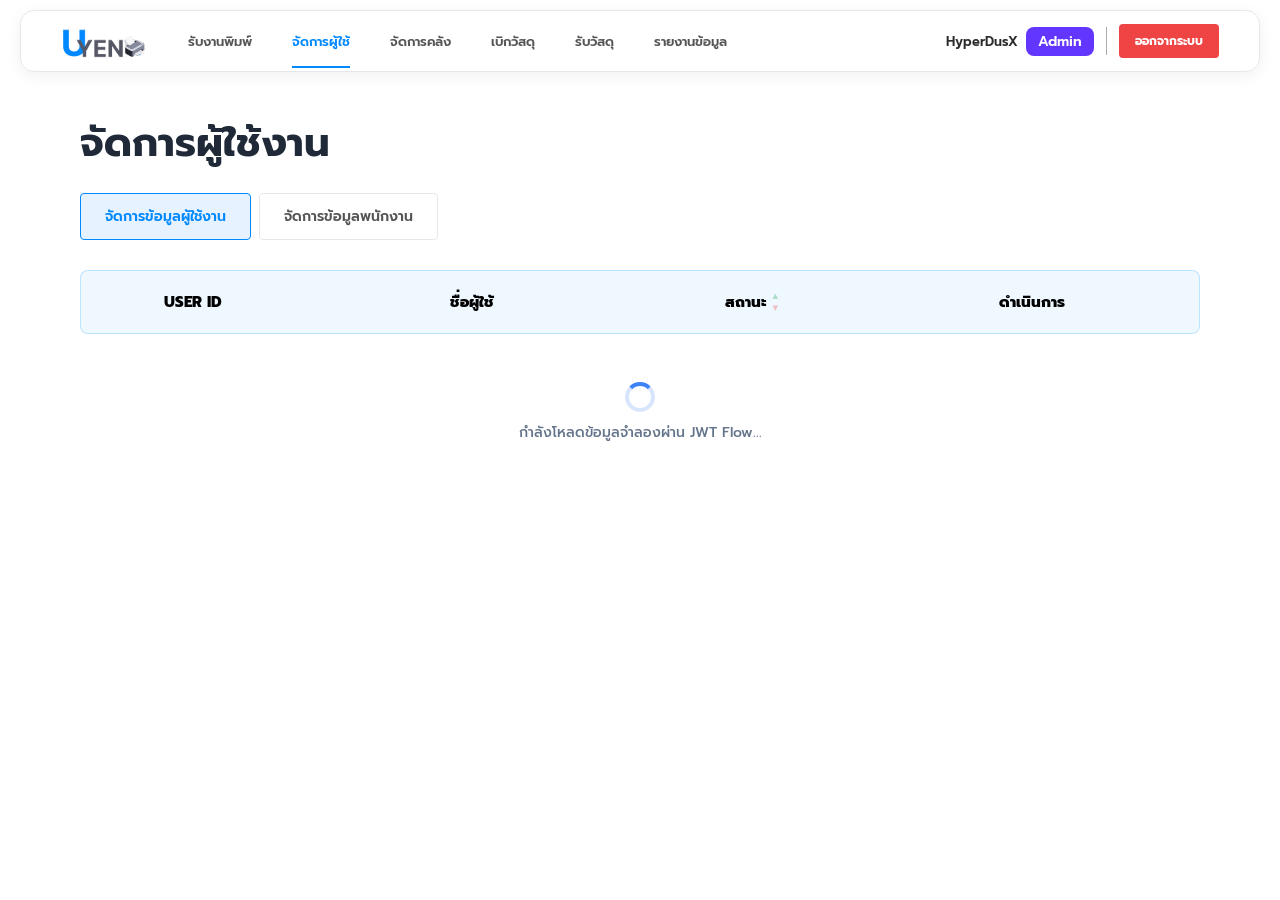
==== commit 0d937df6: "Bug Fixes" ====
--- a/dashboard.html
+++ b/dashboard.html
@@ -79,200 +79,11 @@
 
     <!-- Modals -->
 
-    <!-- Delete Modal -->
-    <div class="modal-overlay hidden" id="modal-delete">
-        <div class="modal modal-confirm-small p-0">
-            <div class="modal-header-confirm modal-header-cancel">
-                <h2 class="modal-title-confirm">ยืนยันการลบข้อมูล</h2>
-            </div>
-            <div class="modal-body-standard d-flex flex-col align-center text-center">
-                <h3 class="modal-h3-confirm" style="text-align: center;">
-                    คุณต้องการลบชื่อผู้ใช้ : <br>
-                    <span id="delete-username-text" class="text-cancel fw-700">Username</span> ใช่หรือไม่ ?
-                </h3>
-                <div class="modal-actions-center d-flex gap-10 mt-25">
-                    <button class="btn-action btn-close" onclick="confirmDelete()">ยืนยันการลบ</button>
-                    <button type="button" class="btn-action btn-cancel"
-                        onclick="closeModal('modal-delete')">ยกเลิก</button>
-                </div>
-            </div>
-        </div>
-    </div>
+    <!-- Delete Modal removed (Now generated by utils.js) -->
 
-    <!-- Edit Modal -->
-    <div class="modal-overlay hidden" id="modal-edit">
-        <div class="modal modal-edit-large p-0">
-            <div class="modal-header modal-header-blue modal-edit-header">
-                <h2 id="edit-modal-title" class="modal-title-edit fw-700 mb-6">Somyot</h2>
-                <p id="edit-modal-subtitle" class="fw-500">แก้ไขข้อมูลผู้ใช้งาน</p>
-            </div>
-            <div class="modal-body p-30">
-                <form id="edit-form" class="form-grid" onsubmit="event.preventDefault(); confirmSaveUserData();">
-                    <div class="input-group">
-                        <label for="edit-username">ชื่อผู้ใช้ (Username)</label>
-                        <input type="text" id="edit-username" value="Somyot" placeholder="กรอกชื่อผู้ใช้" maxlength="50"
-                            oninput="validateUsername(this)">
-                    </div>
-                    <div class="input-group">
-                        <label for="edit-email">อีเมล (Email)</label>
-                        <input type="text" id="edit-email" placeholder="example@email.com" maxlength="100"
-                            autocomplete="off" oninput="validateEmail(this)">
-                    </div>
-                    <div class="input-group">
-                        <label for="edit-phone">เบอร์โทรศัพท์ (Phone No.)</label>
-                        <input type="tel" id="edit-phone" maxlength="16" placeholder="000 - 000 - 0000"
-                            oninput="formatPhoneNumber(this)">
-                    </div>
-                    <div class="input-group">
-                        <label for="edit-password">รหัสผ่าน (Password)</label>
-                        <div class="password-wrapper">
-                            <input type="text" id="edit-password" placeholder="กรอกรหัสผ่านใหม่" maxlength="100"
-                                minlength="5" oninput="validatePassword(this)">
-                        </div>
-                    </div>
-                    <!-- Row 3: Role/Status (Left) + Buttons (Right) -->
-                    <div id="footer-left-side">
-                        <!-- Status Section (for Users) -->
-                        <div id="status-group-container" class="input-group hidden">
-                            <label class="modal-label-status">สถานะการใช้งาน</label>
-                            <div class="toggle-container m-0">
-                                <button type="button" class="toggle-btn toggle-normal active"
-                                    onclick="setToggle(this)">ปกติ</button>
-                                <button type="button" class="toggle-btn toggle-blacklist"
-                                    onclick="setToggle(this)">Blacklist</button>
-                            </div>
-                        </div>
-
-                        <!-- Role Section (for Employees) -->
-                        <div id="role-group-container" class="input-group hidden">
-                            <label class="modal-label-status">ตำแหน่งงาน (Role)</label>
-                            <div class="select-wrapper">
-                                <select id="edit-role" style="height: 45px;">
-                                    <option value="" disabled selected hidden>เลือกตำแหน่งงาน</option>
-                                    <option value="Admin">ผู้ดูแลระบบ (Admin)</option>
-                                    <option value="พนักงาน">พนักงาน</option>
-                                    <option value="เจ้าของร้าน">เจ้าของร้าน</option>
-                                </select>
-                            </div>
-                        </div>
-                    </div>
-
-                    <div id="footer-right-side" class="d-flex align-end justify-end">
-                        <div class="modal-actions-right d-flex gap-12" style="margin-top: 0;">
-                            <button type="submit" class="btn-action btn-save-success">บันทึกข้อมูล</button>
-                            <button type="button" class="btn-action btn-close-danger"
-                                onclick="confirmCancelEdit()">ยกเลิก</button>
-                        </div>
-                    </div>
-                </form>
-            </div>
-        </div>
-    </div>
-
-
-
-    <!-- Confirm Save Modal -->
-    <div class="modal-overlay hidden z-2000" id="modal-confirm-save">
-        <div class="modal modal-confirm-small p-0">
-            <div class="modal-header-confirm modal-header-save">
-                <h2 class="modal-title-confirm">ยืนยันการบันทึกข้อมูล</h2>
-            </div>
-            <div class="modal-body-standard d-flex flex-col align-center text-center">
-                <h3 class="modal-h3-confirm" style="text-align: center;">
-                    คุณต้องการบันทึกข้อมูลของ <br> <span id="confirm-username" class="text-save fw-700">Username</span>
-                    ใช่หรือไม่ ?
-                </h3>
-                <div class="modal-actions-center d-flex gap-10">
-                    <button class="btn-action btn-save"
-                        onclick="executeSaveUserData()">บันทึกข้อมูลผู้ใช้</button>
-                    <button type="button" class="btn-action btn-cancel"
-                        onclick="abortSaveUserData()">ยกเลิก</button>
-                </div>
-            </div>
-        </div>
-    </div>
-
-    <!-- Success Modal -->
-    <div class="modal-overlay hidden z-2000" id="modal-success">
-        <div class="modal modal-status-mini">
-            <div class="modal-header-status-success modal-header-compact">
-                <h2 class="modal-title-status-smaller">บันทึกข้อมูลสำเร็จ</h2>
-            </div>
-            <div class="modal-body-status-compact">
-                <div class="modal-icon-circle-large-success mb-20">
-                    <div class="modal-checkmark-white"></div>
-                </div>
-                <h3 class="modal-h3-status fw-700">ข้อมูลได้รับการบันทึกแล้ว</h3>
-                <p class="modal-p-timer">หน้าต่างจะถูกปิดใน 2 วินาที</p>
-            </div>
-        </div>
-    </div>
-
-    <!-- Cancel Confirm Modal -->
-    <div class="modal-overlay hidden z-2000" id="modal-cancel-confirm">
-        <div class="modal modal-confirm-small p-0">
-            <div class="modal-header-confirm modal-header-cancel">
-                <h2 class="modal-title-confirm">ยืนยันการยกเลิกบันทึกข้อมูล</h2>
-            </div>
-            <div class="modal-body-standard d-flex flex-col align-center text-center">
-                <h3 class="modal-h3-confirm" style="text-align: center;">
-                    คุณต้องยืนยันการยกเลิกบันทึกข้อมูลของ <br> <span id="cancel-confirm-username"
-                        class="text-cancel fw-700">Username</span> ใช่หรือไม่ ?
-                </h3>
-                <div class="modal-actions-center d-flex gap-10">
-                    <button class="btn-action btn-close"
-                        onclick="executeCancelEdit()">ยกเลิกบันทึกข้อมูลผู้ใช้</button>
-                    <button type="button" class="btn-action btn-cancel"
-                        onclick="abortCancelEdit()">ยกเลิก</button>
-                </div>
-            </div>
-        </div>
-    </div>
-
-    <!-- Cancel Success Modal -->
-    <div class="modal-overlay hidden z-2000" id="modal-cancel-success">
-        <div class="modal modal-status-mini">
-            <div class="modal-header-status-error modal-header-compact">
-                <h2 class="modal-title-status-smaller">ยกเลิกการบันทึกข้อมูลสำเร็จ</h2>
-            </div>
-            <div class="modal-body-status-compact">
-                <div class="modal-icon-circle-large-error mb-20">
-                    <svg xmlns="http://www.w3.org/2000/svg" width="26" height="26" viewBox="0 0 24 24" fill="none"
-                        stroke="white" stroke-width="2.5" stroke-linecap="round" stroke-linejoin="round">
-                        <polyline points="23 4 23 10 17 10"></polyline>
-                        <polyline points="1 20 1 14 7 14"></polyline>
-                        <path d="M3.51 9a9 9 0 0 1 14.85-3.36L23 10M1 14l4.64 4.36A9 9 0 0 0 20.49 15"></path>
-                    </svg>
-                </div>
-                <h3 class="modal-h3-status fw-700">ยกเลิกการบันทึกข้อมูลสำเร็จ</h3>
-                <p class="modal-p-timer">หน้าต่างจะถูกปิดใน 2 วินาที</p>
-            </div>
-        </div>
-    </div>
-
-    <!-- Delete Success Modal -->
-    <div class="modal-overlay hidden z-2000" id="modal-delete-success">
-        <div class="modal modal-status-mini">
-            <div class="modal-header-status-error modal-header-compact">
-                <h2 class="modal-title-status-smaller">ลบข้อมูลสำเร็จ</h2>
-            </div>
-            <div class="modal-body-status-compact">
-                <div class="modal-icon-circle-large-error mb-20">
-                    <svg xmlns="http://www.w3.org/2000/svg" width="26" height="26" viewBox="0 0 24 24" fill="none"
-                        stroke="white" stroke-width="2.5" stroke-linecap="round" stroke-linejoin="round">
-                        <polyline points="23 4 23 10 17 10"></polyline>
-                        <polyline points="1 20 1 14 7 14"></polyline>
-                        <path d="M3.51 9a9 9 0 0 1 14.85-3.36L23 10M1 14l4.64 4.36A9 9 0 0 0 20.49 15"></path>
-                    </svg>
-                </div>
-                <h3 class="modal-h3-status fw-700">ลบข้อมูลผู้ใช้สำเร็จ</h3>
-                <p class="modal-p-timer">หน้าต่างจะถูกปิดใน 2 วินาที</p>
-            </div>
-        </div>
-    </div>
-
-    <!-- utils.js: showValidationError, isValidEmail, validateUsername, validatePassword,
-         validateEmail, formatPhoneNumber -->
+    <!-- Modals removed 
+         All modals including Edit, Delete, Save, and Cancel are generated dynamically via JavaScript (utils.js or dashboard.js).
+         This prevents users from bypassing UI visibility via CSS hidden attributes. -->
     <script src="js/mock-api.js"></script>
     <script src="js/utils.js"></script>
     <!-- Dashboard logic -->
--- a/css/dashboard.css
+++ b/css/dashboard.css
@@ -43,7 +43,10 @@
 /* Navbar Placeholder (prevents layout shift during load) */
 #navbar-placeholder {
     min-height: 72px;
-    margin: 10px 20px;
+    /* Removed double margin since .navbar already has margin */
+    position: sticky;
+    top: 0;
+    z-index: 1000;
 }
 
 /* Navbar */
@@ -55,7 +58,9 @@
     border: 1px solid var(--border-gray);
     margin: 10px 20px;
     border-radius: 14px;
-    box-shadow: 0 1px 4px rgba(0, 0, 0, 0.04);
+    box-shadow: 0 4px 15px rgba(0, 0, 0, 0.06);
+    background-color: rgba(255, 255, 255, 0.95);
+    backdrop-filter: blur(10px);
 }
 
 .nav-left,
@@ -157,7 +162,7 @@
     color: #16a34a;
     border: 1px solid #4ade80;
     border-radius: 4px;
-    padding: 10px 24px;
+    padding: 12px 24px;
     font-size: 14px;
     font-weight: 600;
     cursor: pointer;
